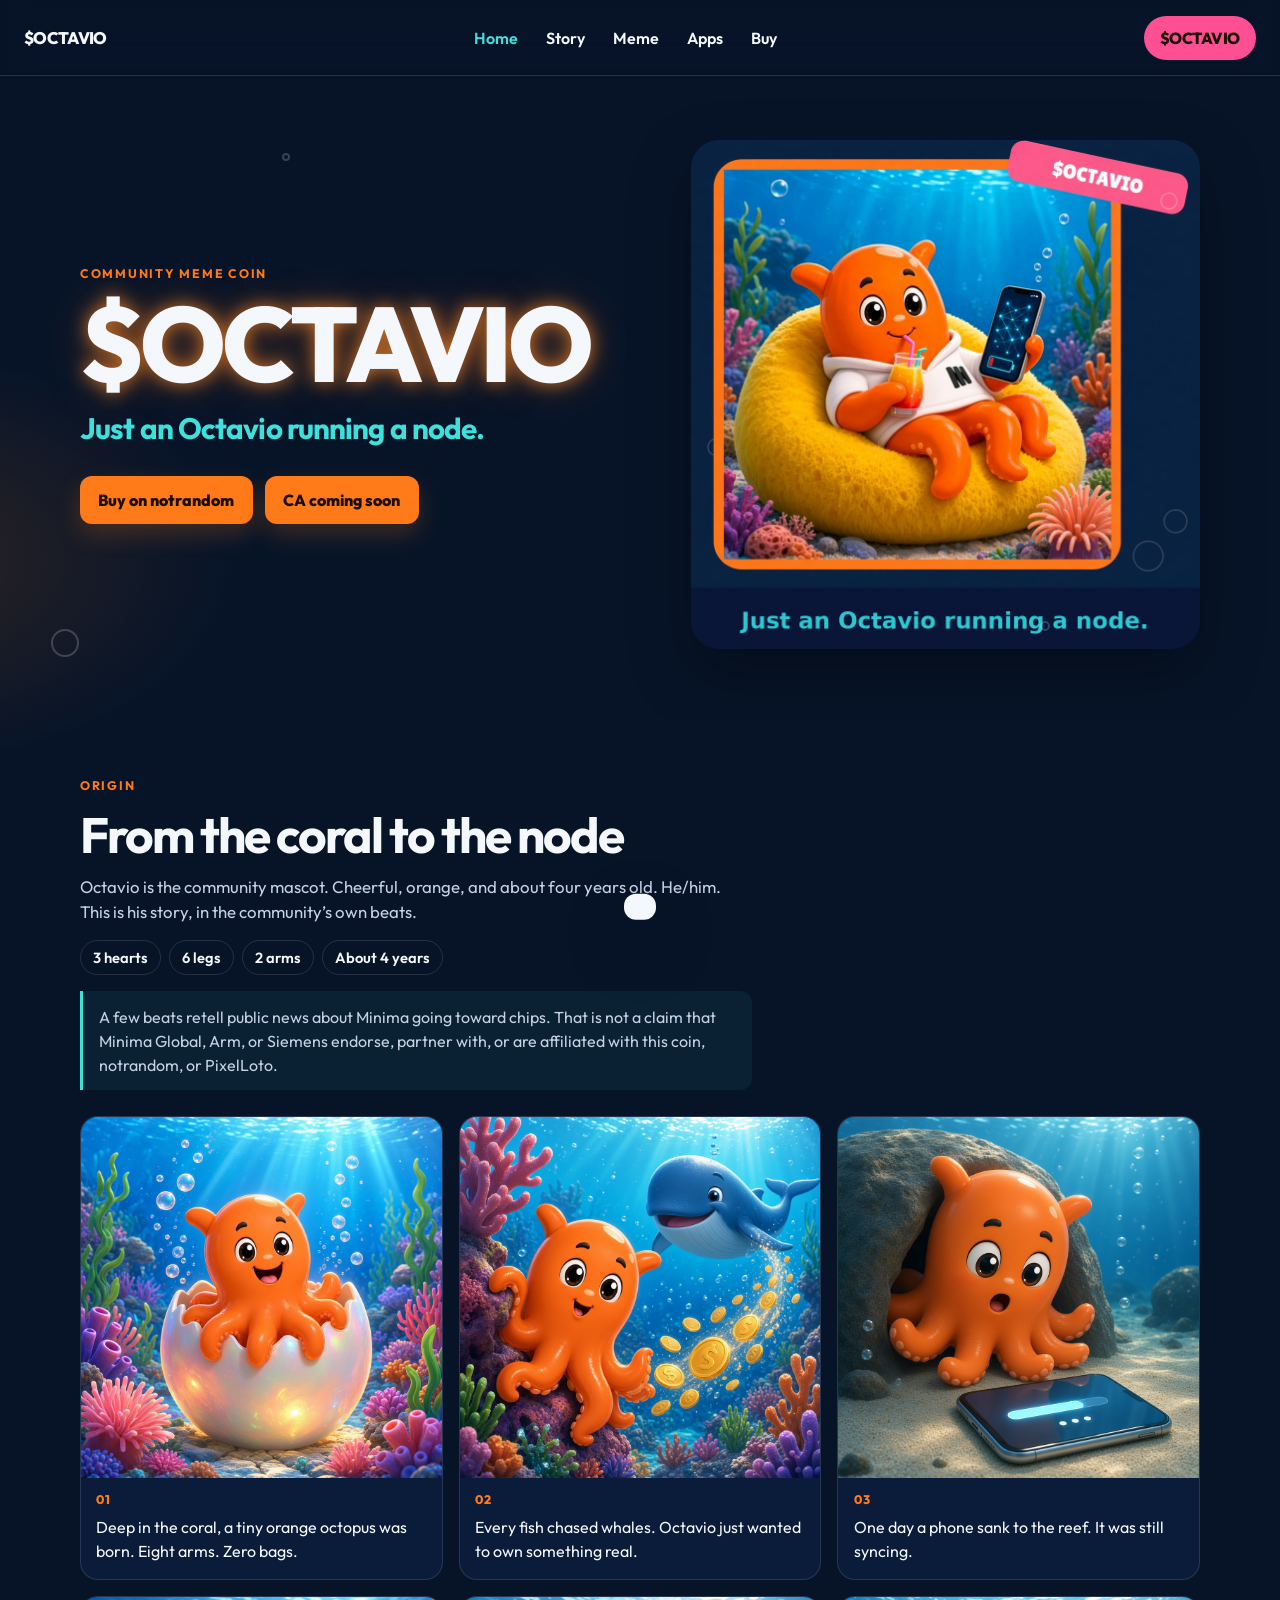
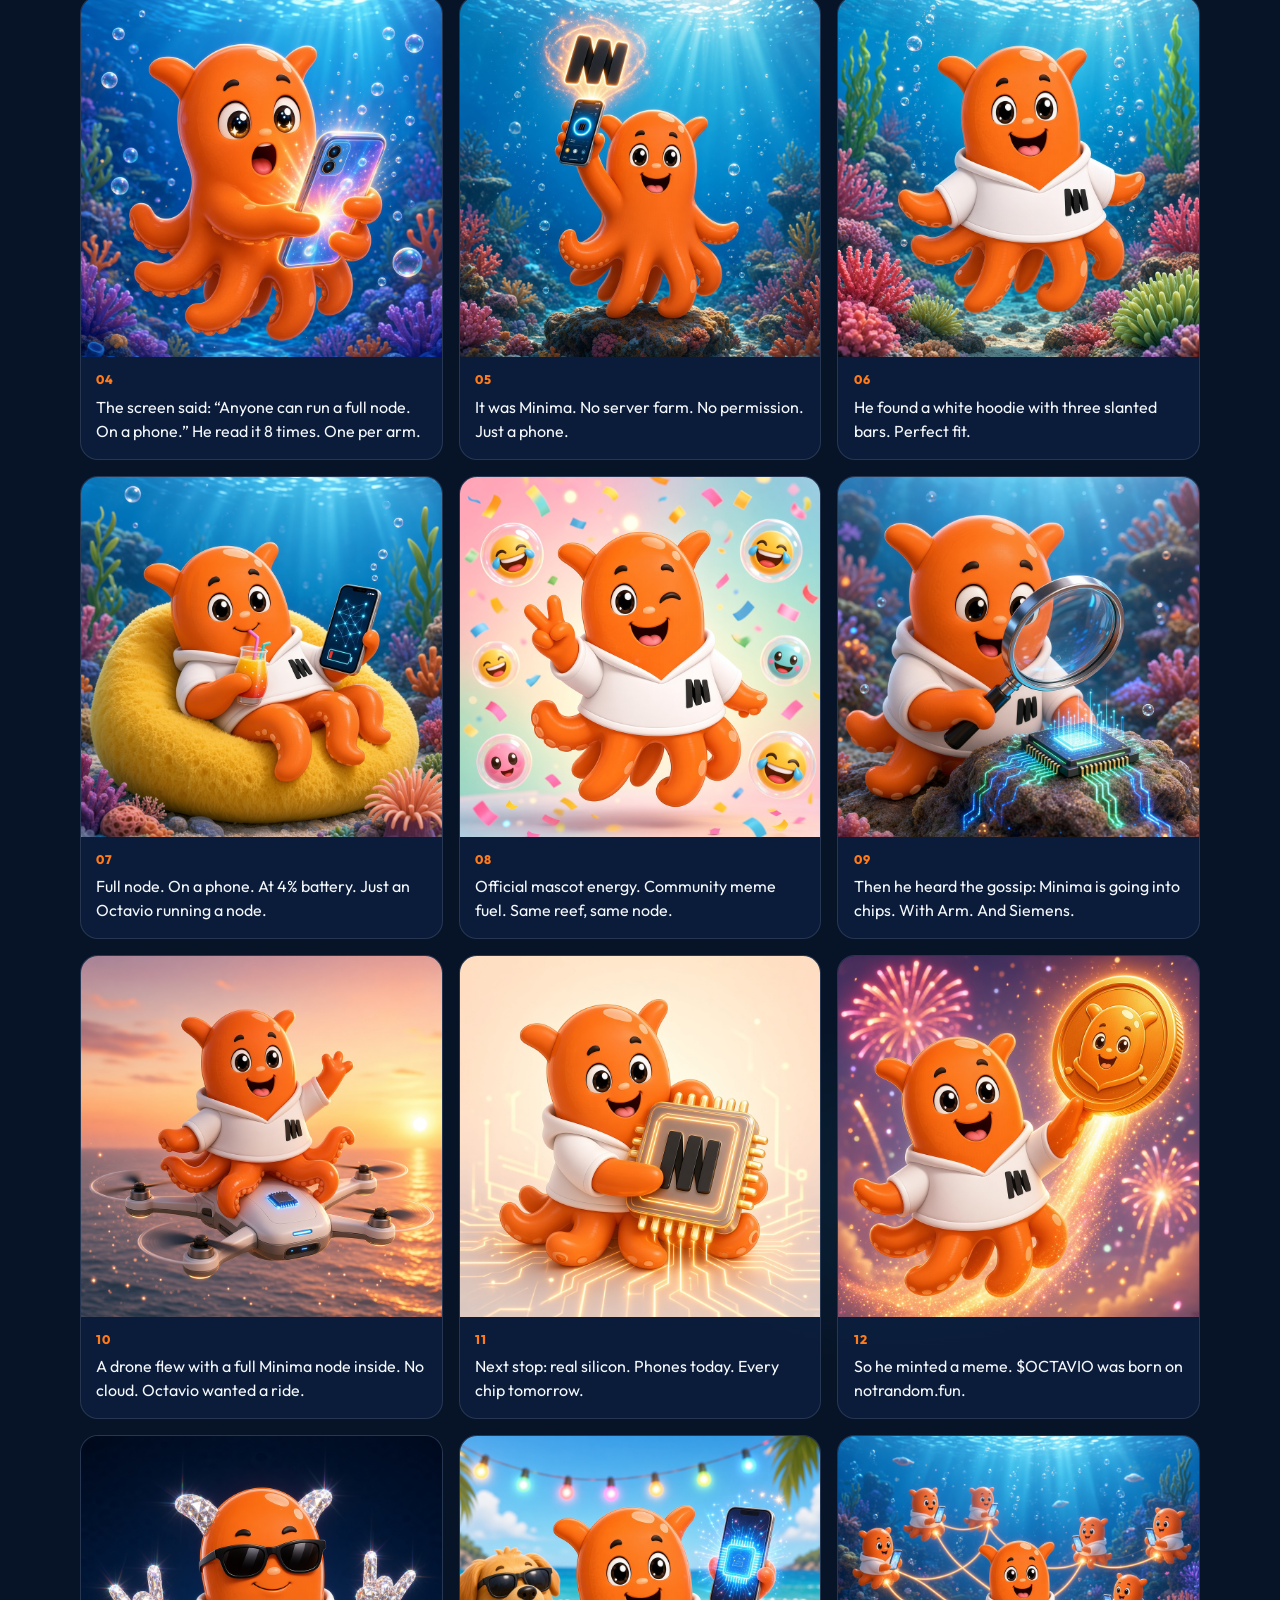
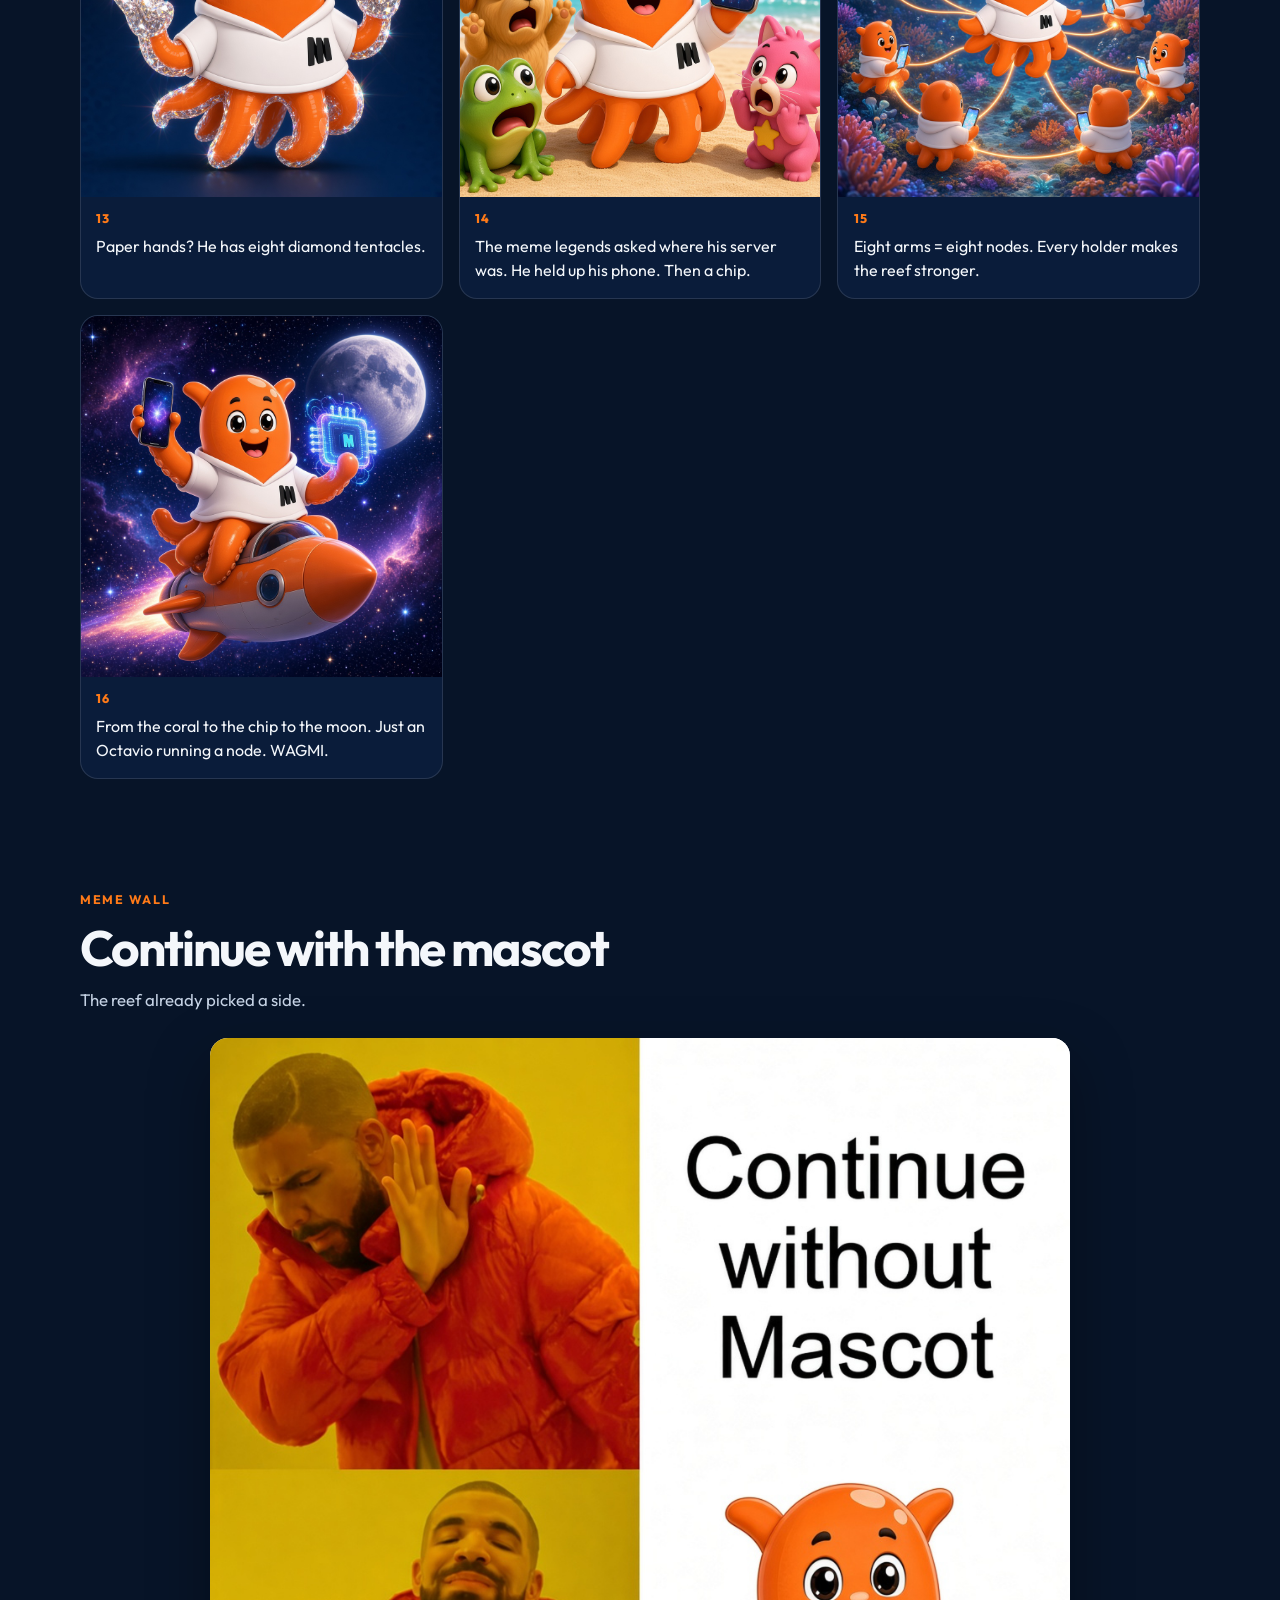
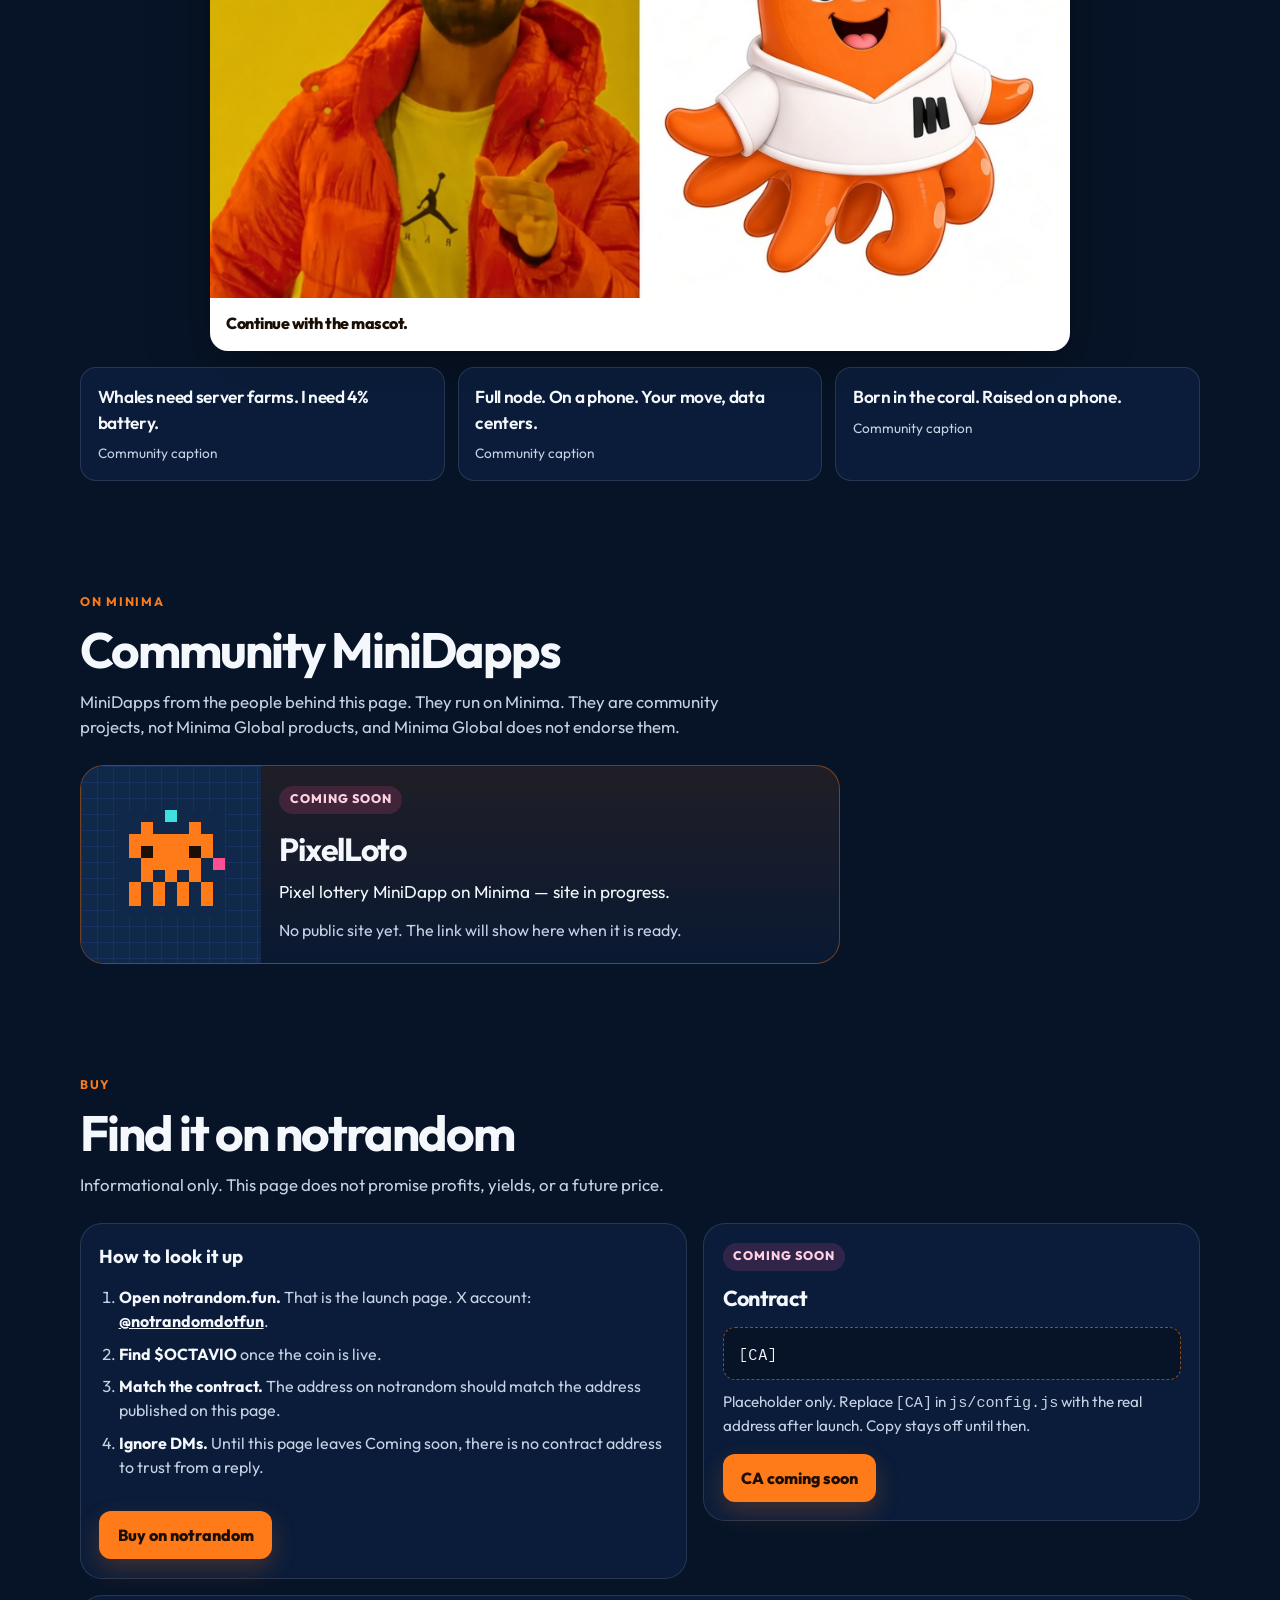
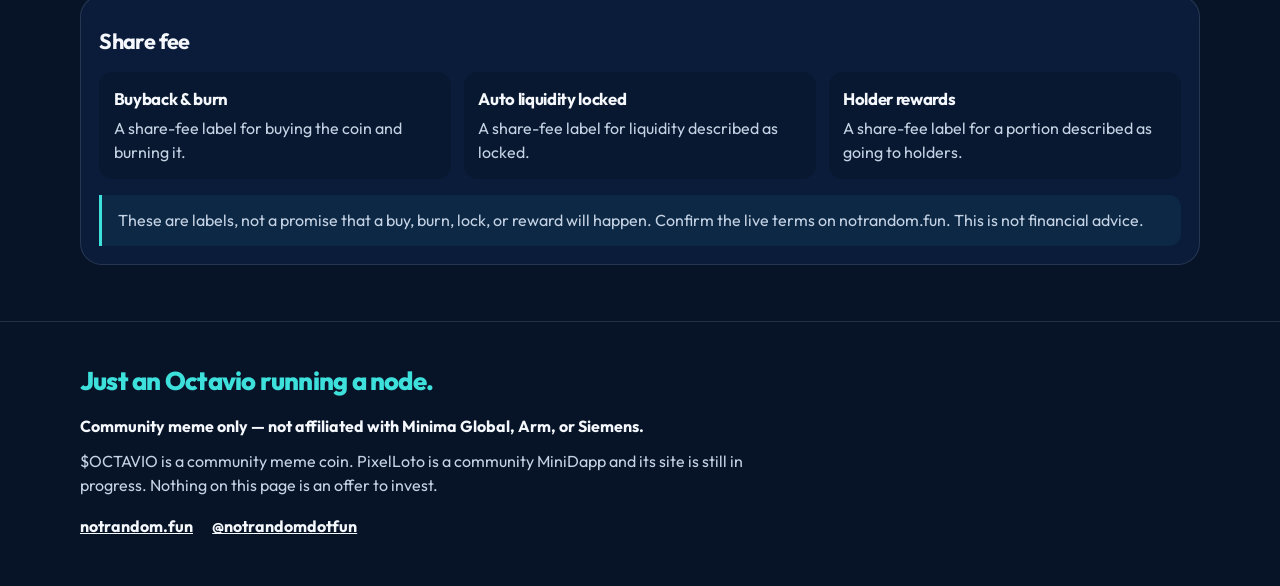
==== index.html @ 0c37d9dc "Add the $OCTAVIO community landing page Publish a static GitHub Pages site with the origin story, me" ====
<!DOCTYPE html>
<html lang="en">
<head>
  <meta charset="utf-8">
  <meta name="viewport" content="width=device-width, initial-scale=1">
  <title>$OCTAVIO — Just an Octavio running a node.</title>
  <meta name="description" content="Community meme coin. Just an Octavio running a node. Launch on notrandom.fun. Not affiliated with Minima Global, Arm, or Siemens.">
  <meta name="theme-color" content="#071428">
  <link rel="icon" href="favicon.svg" type="image/svg+xml">
  <meta property="og:title" content="$OCTAVIO — Just an Octavio running a node.">
  <meta property="og:description" content="Community meme only. Not affiliated with Minima Global, Arm, or Siemens.">
  <meta property="og:type" content="website">
  <meta property="og:image" content="https://dzonisdmt.github.io/octavio-meme/x/octavio-x-banner-1500x500.jpg">
  <meta name="twitter:card" content="summary_large_image">
  <link rel="preconnect" href="https://fonts.googleapis.com">
  <link rel="preconnect" href="https://fonts.gstatic.com" crossorigin>
  <link href="https://fonts.googleapis.com/css2?family=IBM+Plex+Mono:wght@500&family=Outfit:wght@400;600;700;800&display=swap" rel="stylesheet">
  <link rel="stylesheet" href="css/styles.css">
</head>
<body>
  <a class="skip" href="#home">Skip to content</a>
  <header class="site-header">
    <a class="wordmark" href="#home">$OCTAVIO</a>
    <button class="nav-toggle" type="button" aria-expanded="false" aria-controls="site-nav" data-nav-toggle>Menu</button>
    <nav id="site-nav" class="nav-links" data-nav aria-label="Page">
      <a href="#home">Home</a>
      <a href="#story">Story</a>
      <a href="#meme">Meme</a>
      <a href="#apps">Apps</a>
      <a href="#buy">Buy</a>
    </nav>
    <a class="brand-pill" href="#buy">$OCTAVIO</a>
  </header>

  <main>
    <section class="hero" id="home" aria-labelledby="home-title">
      <div class="bubble bubble-a" aria-hidden="true"></div>
      <div class="bubble bubble-b" aria-hidden="true"></div>
      <div class="bubble bubble-c" aria-hidden="true"></div>
      <div class="bubble bubble-d" aria-hidden="true"></div>
      <div class="wrap hero-grid">
        <div>
          <p class="kicker">Community meme coin</p>
          <h1 id="home-title">$OCTAVIO</h1>
          <p class="tagline">Just an Octavio running a node.</p>
          <div class="hero-actions">
            <a class="btn" href="https://notrandom.fun" target="_blank" rel="noopener noreferrer">Buy on notrandom<span class="sr-only"> (opens in a new tab)</span></a>
            <button class="btn" type="button" data-copy-ca>CA coming soon</button>
          </div>
        </div>
        <div class="hero-frame">
          <img src="x/octavio-first-post.jpg" width="1024" height="1024" alt="Octavio, an orange octopus in a white hoodie, lounges on a yellow sponge underwater with a drink and a phone showing a node network. A pink badge reads $OCTAVIO." fetchpriority="high">
        </div>
      </div>
    </section>

    <section class="section" id="story" aria-labelledby="story-title">
      <div class="wrap">
        <header class="section-head">
          <p class="kicker">Origin</p>
          <h2 id="story-title">From the coral to the node</h2>
          <p class="lede">Octavio is the community mascot. Cheerful, orange, and about four years old. He/him. This is his story, in the community’s own beats.</p>
          <ul class="chips">
            <li>3 hearts</li>
            <li>6 legs</li>
            <li>2 arms</li>
            <li>About 4 years</li>
          </ul>
          <p class="note">A few beats retell public news about Minima going toward chips. That is not a claim that Minima Global, Arm, or Siemens endorse, partner with, or are affiliated with this coin, notrandom, or PixelLoto.</p>
        </header>
        <div class="beat-grid">
          <figure class="beat">
            <button class="beat-open" type="button" data-beat data-caption="Deep in the coral, a tiny orange octopus was born. Eight arms. Zero bags.">
              <img src="images/octavio-beat-01.jpg" width="1024" height="1024" alt="A baby orange octopus hatches from a glowing egg in a coral reef." loading="lazy">
            </button>
            <figcaption><span class="beat-no">01</span>Deep in the coral, a tiny orange octopus was born. Eight arms. Zero bags.</figcaption>
          </figure>
          <figure class="beat">
            <button class="beat-open" type="button" data-beat data-caption="Every fish chased whales. Octavio just wanted to own something real.">
              <img src="images/octavio-beat-02.jpg" width="1024" height="1024" alt="Octavio peeks from the coral as a whale swims past trailing gold coins." loading="lazy">
            </button>
            <figcaption><span class="beat-no">02</span>Every fish chased whales. Octavio just wanted to own something real.</figcaption>
          </figure>
          <figure class="beat">
            <button class="beat-open" type="button" data-beat data-caption="One day a phone sank to the reef. It was still syncing.">
              <img src="images/octavio-beat-03.jpg" width="1024" height="1024" alt="A smartphone glows on the sea floor with a sync bar while Octavio peeks, surprised." loading="lazy">
            </button>
            <figcaption><span class="beat-no">03</span>One day a phone sank to the reef. It was still syncing.</figcaption>
          </figure>
          <figure class="beat">
            <button class="beat-open" type="button" data-beat data-caption="The screen said: &quot;Anyone can run a full node. On a phone.&quot; He read it 8 times. One per arm.">
              <img src="images/octavio-beat-04.jpg" width="1024" height="1024" alt="Octavio holds a phone with his tentacles, eyes sparkling." loading="lazy">
            </button>
            <figcaption><span class="beat-no">04</span>The screen said: “Anyone can run a full node. On a phone.” He read it 8 times. One per arm.</figcaption>
          </figure>
          <figure class="beat">
            <button class="beat-open" type="button" data-beat data-caption="It was Minima. No server farm. No permission. Just a phone.">
              <img src="images/octavio-beat-05.jpg" width="1024" height="1024" alt="Octavio stands on a rock and raises a phone, with a glowing three-bar mark above him." loading="lazy">
            </button>
            <figcaption><span class="beat-no">05</span>It was Minima. No server farm. No permission. Just a phone.</figcaption>
          </figure>
          <figure class="beat">
            <button class="beat-open" type="button" data-beat data-caption="He found a white hoodie with three slanted bars. Perfect fit.">
              <img src="images/octavio-beat-06.jpg" width="1024" height="1024" alt="Octavio pulls on a white hoodie with three slanted bars and smiles." loading="lazy">
            </button>
            <figcaption><span class="beat-no">06</span>He found a white hoodie with three slanted bars. Perfect fit.</figcaption>
          </figure>
          <figure class="beat">
            <button class="beat-open" type="button" data-beat data-caption="Full node. On a phone. At 4% battery. Just an Octavio running a node.">
              <img src="images/octavio-beat-07.jpg" width="1024" height="1024" alt="Octavio lounges on a yellow sea sponge with a drink and a phone showing a node screen." loading="lazy">
            </button>
            <figcaption><span class="beat-no">07</span>Full node. On a phone. At 4% battery. Just an Octavio running a node.</figcaption>
          </figure>
          <figure class="beat">
            <button class="beat-open" type="button" data-beat data-caption="Official mascot energy. Community meme fuel. Same reef, same node.">
              <img src="images/octavio-beat-08.jpg" width="1024" height="1024" alt="Octavio winks and holds up a peace-sign tentacle among confetti bubbles." loading="lazy">
            </button>
            <figcaption><span class="beat-no">08</span>Official mascot energy. Community meme fuel. Same reef, same node.</figcaption>
          </figure>
          <figure class="beat">
            <button class="beat-open" type="button" data-beat data-caption="Then he heard the gossip: Minima is going into chips. With Arm. And Siemens.">
              <img src="images/octavio-beat-09.jpg" width="1024" height="1024" alt="Octavio stares through a magnifying glass at a glowing microchip." loading="lazy">
            </button>
            <figcaption><span class="beat-no">09</span>Then he heard the gossip: Minima is going into chips. With Arm. And Siemens.</figcaption>
          </figure>
          <figure class="beat">
            <button class="beat-open" type="button" data-beat data-caption="A drone flew with a full Minima node inside. No cloud. Octavio wanted a ride.">
              <img src="images/octavio-beat-10.jpg" width="1024" height="1024" alt="Octavio rides a small drone over the ocean, tentacles waving." loading="lazy">
            </button>
            <figcaption><span class="beat-no">10</span>A drone flew with a full Minima node inside. No cloud. Octavio wanted a ride.</figcaption>
          </figure>
          <figure class="beat">
            <button class="beat-open" type="button" data-beat data-caption="Next stop: real silicon. Phones today. Every chip tomorrow.">
              <img src="images/octavio-beat-11.jpg" width="1024" height="1024" alt="Octavio hugs a giant glowing microchip marked with three bars." loading="lazy">
            </button>
            <figcaption><span class="beat-no">11</span>Next stop: real silicon. Phones today. Every chip tomorrow.</figcaption>
          </figure>
          <figure class="beat">
            <button class="beat-open" type="button" data-beat data-caption="So he minted a meme. $OCTAVIO was born on notrandom.fun.">
              <img src="images/octavio-beat-12.jpg" width="1024" height="1024" alt="Octavio launches a shiny orange coin with his face and a sparkle trail." loading="lazy">
            </button>
            <figcaption><span class="beat-no">12</span>So he minted a meme. $OCTAVIO was born on notrandom.fun.</figcaption>
          </figure>
          <figure class="beat">
            <button class="beat-open" type="button" data-beat data-caption="Paper hands? He has eight diamond tentacles.">
              <img src="images/octavio-beat-13.jpg" width="1024" height="1024" alt="Octavio wears tiny sunglasses and shows sparkling diamond-coated tentacles." loading="lazy">
            </button>
            <figcaption><span class="beat-no">13</span>Paper hands? He has eight diamond tentacles.</figcaption>
          </figure>
          <figure class="beat">
            <button class="beat-open" type="button" data-beat data-caption="The meme legends asked where his server was. He held up his phone. Then a chip.">
              <img src="images/octavio-beat-14.jpg" width="1024" height="1024" alt="At a beach party with other cartoon mascots, Octavio holds up a phone and a chip." loading="lazy">
            </button>
            <figcaption><span class="beat-no">14</span>The meme legends asked where his server was. He held up his phone. Then a chip.</figcaption>
          </figure>
          <figure class="beat">
            <button class="beat-open" type="button" data-beat data-caption="Eight arms = eight nodes. Every holder makes the reef stronger.">
              <img src="images/octavio-beat-15.jpg" width="1024" height="1024" alt="Many little Octavios hold phones linked by glowing network lines." loading="lazy">
            </button>
            <figcaption><span class="beat-no">15</span>Eight arms = eight nodes. Every holder makes the reef stronger.</figcaption>
          </figure>
          <figure class="beat">
            <button class="beat-open" type="button" data-beat data-caption="From the coral to the chip to the moon. Just an Octavio running a node. WAGMI.">
              <img src="images/octavio-beat-16.jpg" width="1024" height="1024" alt="Octavio rides a rocket toward the moon with a phone and a chip." loading="lazy">
            </button>
            <figcaption><span class="beat-no">16</span>From the coral to the chip to the moon. Just an Octavio running a node. WAGMI.</figcaption>
          </figure>
        </div>
      </div>
    </section>

    <section class="section" id="meme" aria-labelledby="meme-title">
      <div class="wrap">
        <header class="section-head">
          <p class="kicker">Meme wall</p>
          <h2 id="meme-title">Continue with the mascot</h2>
          <p class="lede">The reef already picked a side.</p>
        </header>
        <figure class="meme-feature">
          <img src="x/octavio-drake-meme-2048.jpg" width="2048" height="2048" alt="Two-panel meme. On the left, Drake turns away from the words Continue without Mascot. Below, he points at Octavio, the orange octopus in a white hoodie." loading="lazy">
          <figcaption>Continue with the mascot.</figcaption>
        </figure>
        <div class="quotes">
          <blockquote>
            <p>Whales need server farms. I need 4% battery.</p>
            <footer>Community caption</footer>
          </blockquote>
          <blockquote>
            <p>Full node. On a phone. Your move, data centers.</p>
            <footer>Community caption</footer>
          </blockquote>
          <blockquote>
            <p>Born in the coral. Raised on a phone.</p>
            <footer>Community caption</footer>
          </blockquote>
        </div>
      </div>
    </section>

    <section class="section" id="apps" aria-labelledby="apps-title">
      <div class="wrap">
        <header class="section-head">
          <p class="kicker">On Minima</p>
          <h2 id="apps-title">Community MiniDapps</h2>
          <p class="lede">MiniDapps from the people behind this page. They run on Minima. They are community projects, not Minima Global products, and Minima Global does not endorse them.</p>
        </header>
        <!--
          PIXELLOTO_URL
          The card stays "Coming soon" with no link until a real URL exists.
          Drop that URL in js/config.js as pixellotoUrl (http or https only).
          Do not put a guessed, placeholder, or example href here.
        -->
        <article class="dapp-card" id="pixelloto" data-dapp="pixelloto">
          <div class="dapp-mark" aria-hidden="true">
            <svg class="pixel-svg" viewBox="0 0 9 9" aria-hidden="true">
              <rect width="9" height="9" fill="#10284a"/>
              <g fill="#ff7a18">
                <rect x="2" y="1" width="1" height="1"/>
                <rect x="6" y="1" width="1" height="1"/>
                <rect x="1" y="2" width="7" height="1"/>
                <rect x="1" y="3" width="7" height="1"/>
                <rect x="2" y="4" width="5" height="1"/>
                <rect x="2" y="5" width="1" height="1"/>
                <rect x="4" y="5" width="1" height="1"/>
                <rect x="6" y="5" width="1" height="1"/>
                <rect x="1" y="6" width="1" height="2"/>
                <rect x="3" y="6" width="1" height="2"/>
                <rect x="5" y="6" width="1" height="2"/>
                <rect x="7" y="6" width="1" height="2"/>
              </g>
              <g fill="#1b0e04">
                <rect x="2" y="3" width="1" height="1"/>
                <rect x="6" y="3" width="1" height="1"/>
              </g>
              <rect x="4" y="0" width="1" height="1" fill="#3ee0dc"/>
              <rect x="8" y="4" width="1" height="1" fill="#ff4f93"/>
            </svg>
          </div>
          <div class="dapp-body">
            <p class="dapp-status" data-dapp-status>Coming soon</p>
            <h3>PixelLoto</h3>
            <p class="dapp-line">Pixel lottery MiniDapp on Minima — site in progress.</p>
            <p class="dapp-note" data-dapp-note>No public site yet. The link will show here when it is ready.</p>
          </div>
        </article>
      </div>
    </section>

    <section class="section" id="buy" aria-labelledby="buy-title">
      <div class="wrap">
        <header class="section-head">
          <p class="kicker">Buy</p>
          <h2 id="buy-title">Find it on notrandom</h2>
          <p class="lede">Informational only. This page does not promise profits, yields, or a future price.</p>
        </header>
        <div class="buy-grid">
          <article class="panel">
            <h3>How to look it up</h3>
            <ol class="steps">
              <li><strong>Open notrandom.fun.</strong> That is the launch page. X account: <a class="plain-link" href="https://x.com/notrandomdotfun" target="_blank" rel="noopener noreferrer">@notrandomdotfun<span class="sr-only"> (opens in a new tab)</span></a>.</li>
              <li><strong>Find $OCTAVIO</strong> once the coin is live.</li>
              <li><strong>Match the contract.</strong> The address on notrandom should match the address published on this page.</li>
              <li><strong>Ignore DMs.</strong> Until this page leaves Coming soon, there is no contract address to trust from a reply.</li>
            </ol>
            <p class="panel-cta"><a class="btn" href="https://notrandom.fun" target="_blank" rel="noopener noreferrer">Buy on notrandom<span class="sr-only"> (opens in a new tab)</span></a></p>
          </article>
          <article class="panel">
            <p class="ca-status" data-ca-status>Coming soon</p>
            <h3 class="panel-title">Contract</h3>
            <p class="ca-value" data-ca-value>[CA]</p>
            <p class="ca-help" data-ca-help>Placeholder only. Replace <code>[CA]</code> in <code>js/config.js</code> with the real address after launch. Copy stays off until then.</p>
            <button class="btn" type="button" data-copy-ca>CA coming soon</button>
          </article>
        </div>
        <div class="fee-block panel">
          <h3>Share fee</h3>
          <div class="fee-grid">
            <article>
              <h3>Buyback &amp; burn</h3>
              <p>A share-fee label for buying the coin and burning it.</p>
            </article>
            <article>
              <h3>Auto liquidity locked</h3>
              <p>A share-fee label for liquidity described as locked.</p>
            </article>
            <article>
              <h3>Holder rewards</h3>
              <p>A share-fee label for a portion described as going to holders.</p>
            </article>
          </div>
          <p class="note">These are labels, not a promise that a buy, burn, lock, or reward will happen. Confirm the live terms on notrandom.fun. This is not financial advice.</p>
        </div>
      </div>
    </section>
  </main>

  <footer class="site-footer">
    <div class="wrap">
      <p class="footer-tag">Just an Octavio running a node.</p>
      <p class="disclaimer">Community meme only — not affiliated with Minima Global, Arm, or Siemens.</p>
      <p class="fine">$OCTAVIO is a community meme coin. PixelLoto is a community MiniDapp and its site is still in progress. Nothing on this page is an offer to invest.</p>
      <div class="footer-links">
        <a href="https://notrandom.fun" target="_blank" rel="noopener noreferrer">notrandom.fun<span class="sr-only"> (opens in a new tab)</span></a>
        <a href="https://x.com/notrandomdotfun" target="_blank" rel="noopener noreferrer">@notrandomdotfun<span class="sr-only"> (opens in a new tab)</span></a>
      </div>
    </div>
  </footer>

  <p class="toast" data-toast role="status" aria-live="polite"></p>

  <dialog class="lightbox" data-lightbox aria-label="Story image">
    <div class="lightbox-card">
      <img alt="" data-lightbox-img>
      <div class="lightbox-bar">
        <p data-lightbox-cap></p>
        <form method="dialog">
          <button class="lightbox-close" type="submit">Close</button>
        </form>
      </div>
    </div>
  </dialog>

  <script src="js/config.js"></script>
  <script src="js/main.js"></script>
</body>
</html>
---- css/styles.css ----
:root {
  --bg: #071428;
  --bg-raise: #0d2142;
  --ink: #f4f7fb;
  --muted: #c5d2e4;
  --teal: #3ee0dc;
  --orange: #ff7a18;
  --orange-ink: #1b0e04;
  --pink: #ff4f93;
  --line: rgba(244, 247, 251, 0.12);
  --shadow: 0 24px 60px rgba(0, 0, 0, 0.35);
  --header: 76px;
  --wrap: 1120px;
  --radius: 22px;
  font-family: "Outfit", "Segoe UI", system-ui, sans-serif;
  color-scheme: dark;
}

*,
*::before,
*::after {
  box-sizing: border-box;
}

html {
  scroll-behavior: smooth;
}

body {
  margin: 0;
  min-height: 100vh;
  color: var(--ink);
  background:
    radial-gradient(900px 480px at 100% -10%, rgba(255, 79, 147, 0.18), transparent 55%),
    radial-gradient(720px 420px at -10% 8%, rgba(255, 122, 24, 0.16), transparent 50%),
    radial-gradient(680px 380px at 70% 40%, rgba(62, 224, 220, 0.06), transparent 45%),
    var(--bg);
  line-height: 1.5;
}

img {
  max-width: 100%;
  height: auto;
  display: block;
}

button,
a {
  font: inherit;
}

a {
  color: var(--teal);
}

h1,
h2,
h3,
p {
  margin: 0;
}

.sr-only {
  position: absolute;
  width: 1px;
  height: 1px;
  padding: 0;
  margin: -1px;
  overflow: hidden;
  clip: rect(0, 0, 0, 0);
  white-space: nowrap;
  border: 0;
}

.skip {
  position: absolute;
  left: 1rem;
  top: -3rem;
  z-index: 40;
  background: var(--teal);
  color: #042226;
  padding: 0.6rem 0.9rem;
  border-radius: 999px;
  font-weight: 700;
  text-decoration: none;
}

.skip:focus {
  top: 0.8rem;
}

:focus-visible {
  outline: 3px solid var(--teal);
  outline-offset: 3px;
}

.wrap {
  width: min(var(--wrap), calc(100% - 2rem));
  margin-inline: auto;
}

.site-header {
  position: sticky;
  top: 0;
  z-index: 20;
  display: flex;
  align-items: center;
  gap: 0.75rem;
  min-height: var(--header);
  padding: 0.75rem 1rem;
  background: rgba(7, 20, 40, 0.88);
  border-bottom: 1px solid var(--line);
  backdrop-filter: blur(16px);
}

.wordmark {
  color: var(--ink);
  text-decoration: none;
  font-weight: 800;
  letter-spacing: -0.04em;
  font-size: 1.05rem;
}

.nav-toggle {
  margin-left: auto;
  min-height: 44px;
  padding: 0.4rem 0.85rem;
  border-radius: 999px;
  border: 1px solid var(--line);
  background: transparent;
  color: var(--ink);
  font-weight: 700;
}

.nav-links {
  display: none;
  position: absolute;
  left: 0.75rem;
  right: 0.75rem;
  top: calc(100% + 0.4rem);
  flex-direction: column;
  gap: 0.25rem;
  padding: 0.6rem;
  background: #0b1c38;
  border: 1px solid var(--line);
  border-radius: 16px;
  box-shadow: var(--shadow);
}

.nav-links.is-open {
  display: flex;
}

.nav-links a {
  color: var(--ink);
  text-decoration: none;
  font-weight: 600;
  padding: 0.7rem 0.8rem;
  border-radius: 10px;
}

.nav-links a[aria-current="true"] {
  color: var(--teal);
}

.brand-pill {
  display: none;
  margin-left: auto;
  background: var(--pink);
  color: var(--orange-ink);
  text-decoration: none;
  font-weight: 800;
  letter-spacing: -0.03em;
  padding: 0.55rem 1rem;
  border-radius: 999px;
  min-height: 44px;
  align-items: center;
}

.hero {
  position: relative;
  padding: 2.5rem 0 3.5rem;
  overflow: hidden;
}

.hero-grid {
  display: grid;
  gap: 2rem;
  align-items: center;
}

.kicker {
  color: var(--orange);
  font-weight: 700;
  letter-spacing: 0.14em;
  text-transform: uppercase;
  font-size: 0.78rem;
  margin-bottom: 0.8rem;
}

.hero h1 {
  font-size: clamp(3.3rem, 12vw, 6.6rem);
  line-height: 0.88;
  letter-spacing: -0.045em;
  font-weight: 800;
  text-shadow:
    0 0 18px rgba(255, 140, 40, 0.75),
    0 0 42px rgba(255, 110, 20, 0.35);
}

.tagline {
  margin-top: 1rem;
  color: var(--teal);
  font-size: clamp(1.25rem, 2.6vw, 1.85rem);
  font-weight: 700;
  letter-spacing: -0.03em;
}

.hero-actions {
  display: flex;
  flex-wrap: wrap;
  gap: 0.75rem;
  margin-top: 1.6rem;
}

.btn {
  display: inline-flex;
  align-items: center;
  justify-content: center;
  min-height: 48px;
  padding: 0.75rem 1.15rem;
  border-radius: 12px;
  border: 0;
  background: var(--orange);
  color: var(--orange-ink);
  font-weight: 800;
  text-decoration: none;
  cursor: pointer;
  box-shadow: 0 10px 24px rgba(255, 122, 24, 0.22);
}

.hero-frame {
  border-radius: 28px;
  overflow: hidden;
  box-shadow: var(--shadow);
}

.hero-frame img {
  width: 100%;
  height: auto;
}

.bubble {
  position: absolute;
  border: 2px solid rgba(244, 247, 251, 0.2);
  border-radius: 50%;
  pointer-events: none;
}

.bubble-a { width: 18px; height: 18px; right: 8%; top: 18%; }
.bubble-b { width: 10px; height: 10px; right: 18%; bottom: 14%; }
.bubble-c { width: 28px; height: 28px; left: 4%; bottom: 10%; }
.bubble-d { width: 8px; height: 8px; left: 22%; top: 12%; }

.section {
  padding: 3.5rem 0;
  scroll-margin-top: calc(var(--header) + 12px);
}

.section-head {
  max-width: 42rem;
  margin-bottom: 1.6rem;
}

.section h2 {
  font-size: clamp(2rem, 4vw, 3.1rem);
  letter-spacing: -0.04em;
  line-height: 1.05;
}

.lede {
  margin-top: 0.8rem;
  color: var(--muted);
  font-size: 1.05rem;
}

.chips {
  display: flex;
  flex-wrap: wrap;
  gap: 0.5rem;
  margin-top: 1rem;
  padding: 0;
  list-style: none;
}

.chips li {
  border: 1px solid var(--line);
  border-radius: 999px;
  padding: 0.35rem 0.75rem;
  color: var(--ink);
  font-weight: 600;
  font-size: 0.92rem;
}

.note {
  margin-top: 1rem;
  padding: 0.85rem 1rem;
  border-left: 3px solid var(--teal);
  color: var(--muted);
  background: rgba(62, 224, 220, 0.06);
  border-radius: 0 12px 12px 0;
}

.beat-grid {
  display: grid;
  gap: 1rem;
}

.beat {
  margin: 0;
  background: rgba(13, 33, 66, 0.72);
  border: 1px solid var(--line);
  border-radius: 18px;
  overflow: hidden;
}

.beat-open {
  display: block;
  width: 100%;
  padding: 0;
  border: 0;
  background: transparent;
  cursor: zoom-in;
}

.beat-open img {
  width: 100%;
  aspect-ratio: 1;
  object-fit: cover;
}

.beat figcaption {
  padding: 0.85rem 0.95rem 1rem;
}

.beat-no {
  display: block;
  color: var(--orange);
  font-weight: 800;
  font-size: 0.78rem;
  letter-spacing: 0.08em;
  margin-bottom: 0.3rem;
}

.meme-feature {
  margin: 0 auto;
  max-width: 860px;
  background: #fff;
  border-radius: 18px;
  overflow: hidden;
  box-shadow: var(--shadow);
}

.meme-feature img {
  width: 100%;
  height: auto;
}

.meme-feature figcaption {
  padding: 0.85rem 1rem 1rem;
  color: #1b0e04;
  font-weight: 800;
  letter-spacing: -0.03em;
}

.quotes {
  display: grid;
  gap: 0.8rem;
  margin-top: 1rem;
}

.quotes blockquote {
  margin: 0;
  padding: 1rem 1.05rem;
  border-radius: 16px;
  background: rgba(13, 33, 66, 0.72);
  border: 1px solid var(--line);
}

.quotes p {
  font-size: 1.08rem;
  font-weight: 600;
  letter-spacing: -0.02em;
}

.quotes footer {
  margin-top: 0.45rem;
  color: var(--muted);
  font-size: 0.85rem;
}

.dapp-card {
  display: grid;
  background:
    linear-gradient(180deg, rgba(255, 122, 24, 0.1), rgba(13, 33, 66, 0.4));
  border: 1px solid rgba(255, 122, 24, 0.4);
  border-radius: 24px;
  overflow: hidden;
}

.dapp-mark {
  min-height: 140px;
  display: grid;
  place-items: center;
  background:
    linear-gradient(#17325f 1px, transparent 1px),
    linear-gradient(90deg, #17325f 1px, transparent 1px),
    #10284a;
  background-size: 16px 16px;
}

.pixel-svg {
  width: 108px;
  height: 108px;
  shape-rendering: crispEdges;
}

.dapp-body {
  padding: 1.2rem 1.15rem 1.3rem;
}

.dapp-status,
.ca-status {
  display: inline-flex;
  align-items: center;
  min-height: 28px;
  padding: 0.1rem 0.65rem;
  border-radius: 999px;
  background: rgba(255, 79, 147, 0.16);
  color: #ffd0e2;
  font-size: 0.78rem;
  font-weight: 800;
  letter-spacing: 0.08em;
  text-transform: uppercase;
}

.dapp-status.is-live,
.ca-status.is-live {
  background: rgba(62, 224, 220, 0.16);
  color: var(--teal);
}

.dapp-body h3 {
  margin-top: 0.7rem;
  font-size: 2rem;
  letter-spacing: -0.04em;
}

.dapp-line {
  margin-top: 0.4rem;
  font-size: 1.08rem;
}

.dapp-note {
  margin-top: 0.8rem;
  color: var(--muted);
}

.text-link {
  font-weight: 800;
}

.buy-grid {
  display: grid;
  gap: 1rem;
}

.panel {
  background: rgba(13, 33, 66, 0.72);
  border: 1px solid var(--line);
  border-radius: var(--radius);
  padding: 1.15rem;
}

.steps {
  margin: 0.9rem 0 0;
  padding-left: 1.2rem;
  color: var(--muted);
}

.steps li + li {
  margin-top: 0.55rem;
}

.steps strong {
  color: var(--ink);
}

.ca-value {
  margin-top: 0.8rem;
  padding: 0.85rem 0.9rem;
  border-radius: 12px;
  background: #071428;
  border: 1px dashed rgba(255, 122, 24, 0.55);
  font-family: "IBM Plex Mono", ui-monospace, monospace;
  font-size: 1rem;
  word-break: break-all;
}

.ca-help {
  margin-top: 0.7rem;
  color: var(--muted);
  font-size: 0.95rem;
}

.panel-title,
.fee-block > h3 {
  margin-top: 0.7rem;
  font-size: 1.35rem;
  letter-spacing: -0.03em;
}

.panel-cta {
  margin-top: 1rem;
}

.fee-block {
  margin-top: 1rem;
}

.panel .btn {
  margin-top: 1rem;
}

.fee-grid {
  display: grid;
  gap: 0.8rem;
  margin-top: 0.9rem;
}

.fee-grid article {
  padding: 0.9rem;
  border-radius: 14px;
  background: rgba(7, 20, 40, 0.55);
}

.fee-grid h3 {
  font-size: 1.05rem;
  letter-spacing: -0.02em;
}

.fee-grid p {
  margin-top: 0.3rem;
  color: var(--muted);
}

.plain-link {
  color: var(--ink);
  font-weight: 700;
}

.site-footer {
  padding: 2.5rem 0 3rem;
  border-top: 1px solid var(--line);
}

.footer-tag {
  color: var(--teal);
  font-weight: 800;
  font-size: clamp(1.2rem, 2vw, 1.6rem);
  letter-spacing: -0.03em;
}

.disclaimer {
  margin-top: 0.8rem;
  max-width: 40rem;
  font-weight: 700;
}

.fine {
  margin-top: 0.7rem;
  max-width: 42rem;
  color: var(--muted);
}

.footer-links {
  display: flex;
  flex-wrap: wrap;
  gap: 0.8rem 1.2rem;
  margin-top: 1.1rem;
}

.footer-links a {
  color: var(--ink);
  font-weight: 700;
}

.toast {
  position: fixed;
  left: 50%;
  bottom: 1rem;
  transform: translateX(-50%) translateY(140%);
  z-index: 50;
  max-width: min(28rem, calc(100% - 2rem));
  padding: 0.8rem 1rem;
  border-radius: 12px;
  background: #f4f7fb;
  color: #071428;
  font-weight: 700;
  box-shadow: var(--shadow);
  transition: transform 180ms ease;
}

.toast.is-on {
  transform: translateX(-50%) translateY(0);
}

.lightbox {
  width: 100vw;
  height: 100vh;
  max-width: 100vw;
  max-height: 100vh;
  margin: 0;
  padding: 1rem;
  border: 0;
  background: transparent;
}

.lightbox[open] {
  display: grid;
  place-items: center;
}

.lightbox::backdrop {
  background: rgba(4, 10, 22, 0.86);
}

.lightbox-card {
  width: min(920px, 100%);
}

.lightbox img {
  width: 100%;
  max-height: 78vh;
  object-fit: contain;
  background: #071428;
  border-radius: 18px;
  border: 3px solid var(--orange);
}

.lightbox-bar {
  display: flex;
  justify-content: space-between;
  gap: 1rem;
  align-items: flex-start;
  margin-top: 0.7rem;
  color: var(--ink);
}

.lightbox-close {
  min-height: 44px;
  padding: 0.4rem 0.8rem;
  border-radius: 999px;
  border: 0;
  background: var(--orange);
  color: var(--orange-ink);
  font-weight: 800;
  cursor: pointer;
}

@media (min-width: 720px) {
  .beat-grid {
    grid-template-columns: 1fr 1fr;
  }

  .quotes {
    grid-template-columns: 1fr 1fr 1fr;
  }

  .dapp-card {
    grid-template-columns: 180px 1fr;
    max-width: 760px;
  }

  .buy-grid {
    grid-template-columns: 1.1fr 0.9fr;
    align-items: start;
  }

  .fee-grid {
    grid-template-columns: 1fr 1fr 1fr;
  }
}

@media (min-width: 880px) {
  .site-header {
    display: grid;
    grid-template-columns: auto 1fr auto;
    padding-inline: 1.5rem;
  }

  .nav-toggle {
    display: none;
  }

  .nav-links {
    display: flex;
    position: static;
    flex-direction: row;
    justify-content: center;
    gap: 0.35rem;
    padding: 0;
    background: transparent;
    border: 0;
    box-shadow: none;
  }

  .nav-links a {
    padding: 0.45rem 0.7rem;
  }

  .brand-pill {
    display: inline-flex;
    margin-left: 0;
  }

  .hero {
    padding: 4rem 0 4.5rem;
  }

  .hero-grid {
    grid-template-columns: 1.05fr 0.95fr;
    gap: 3rem;
  }
}

@media (min-width: 1100px) {
  .beat-grid {
    grid-template-columns: 1fr 1fr 1fr;
  }
}

@media (prefers-reduced-motion: reduce) {
  html {
    scroll-behavior: auto;
  }

  .toast {
    transition: none;
  }
}
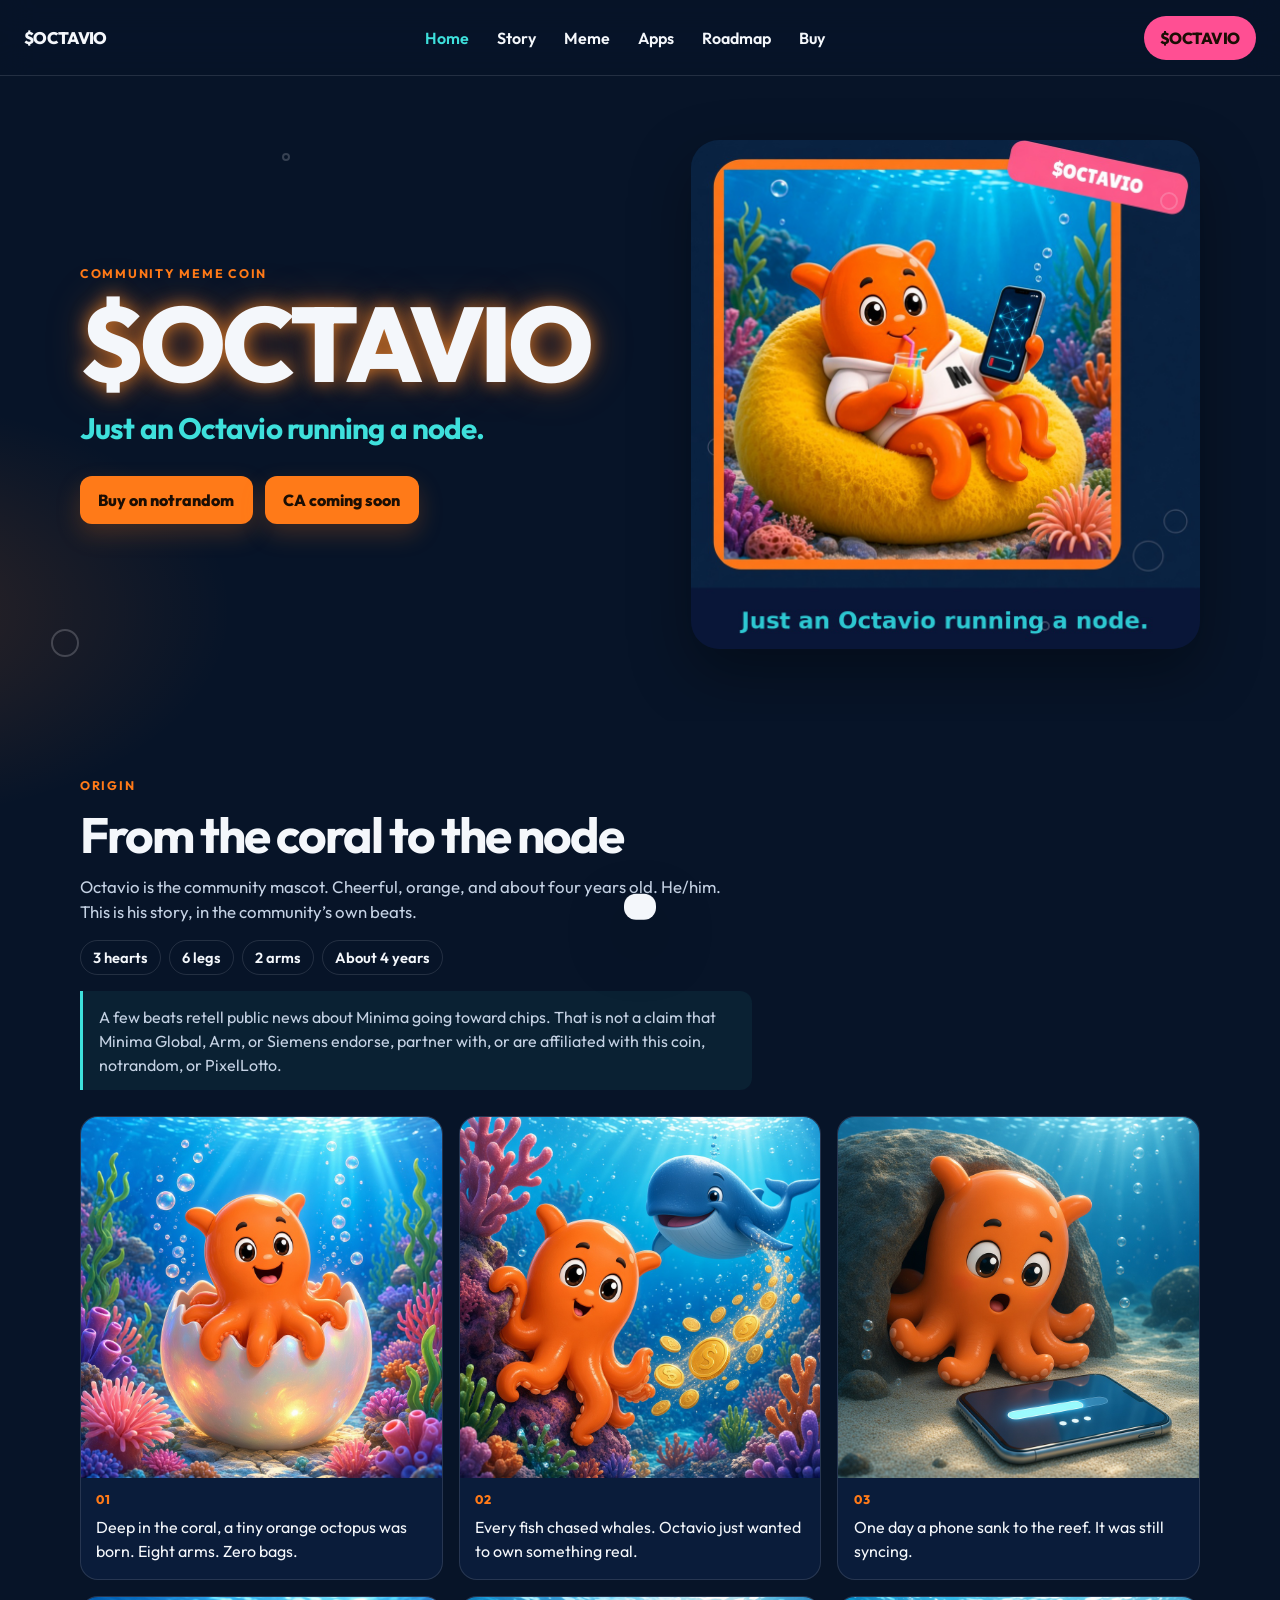
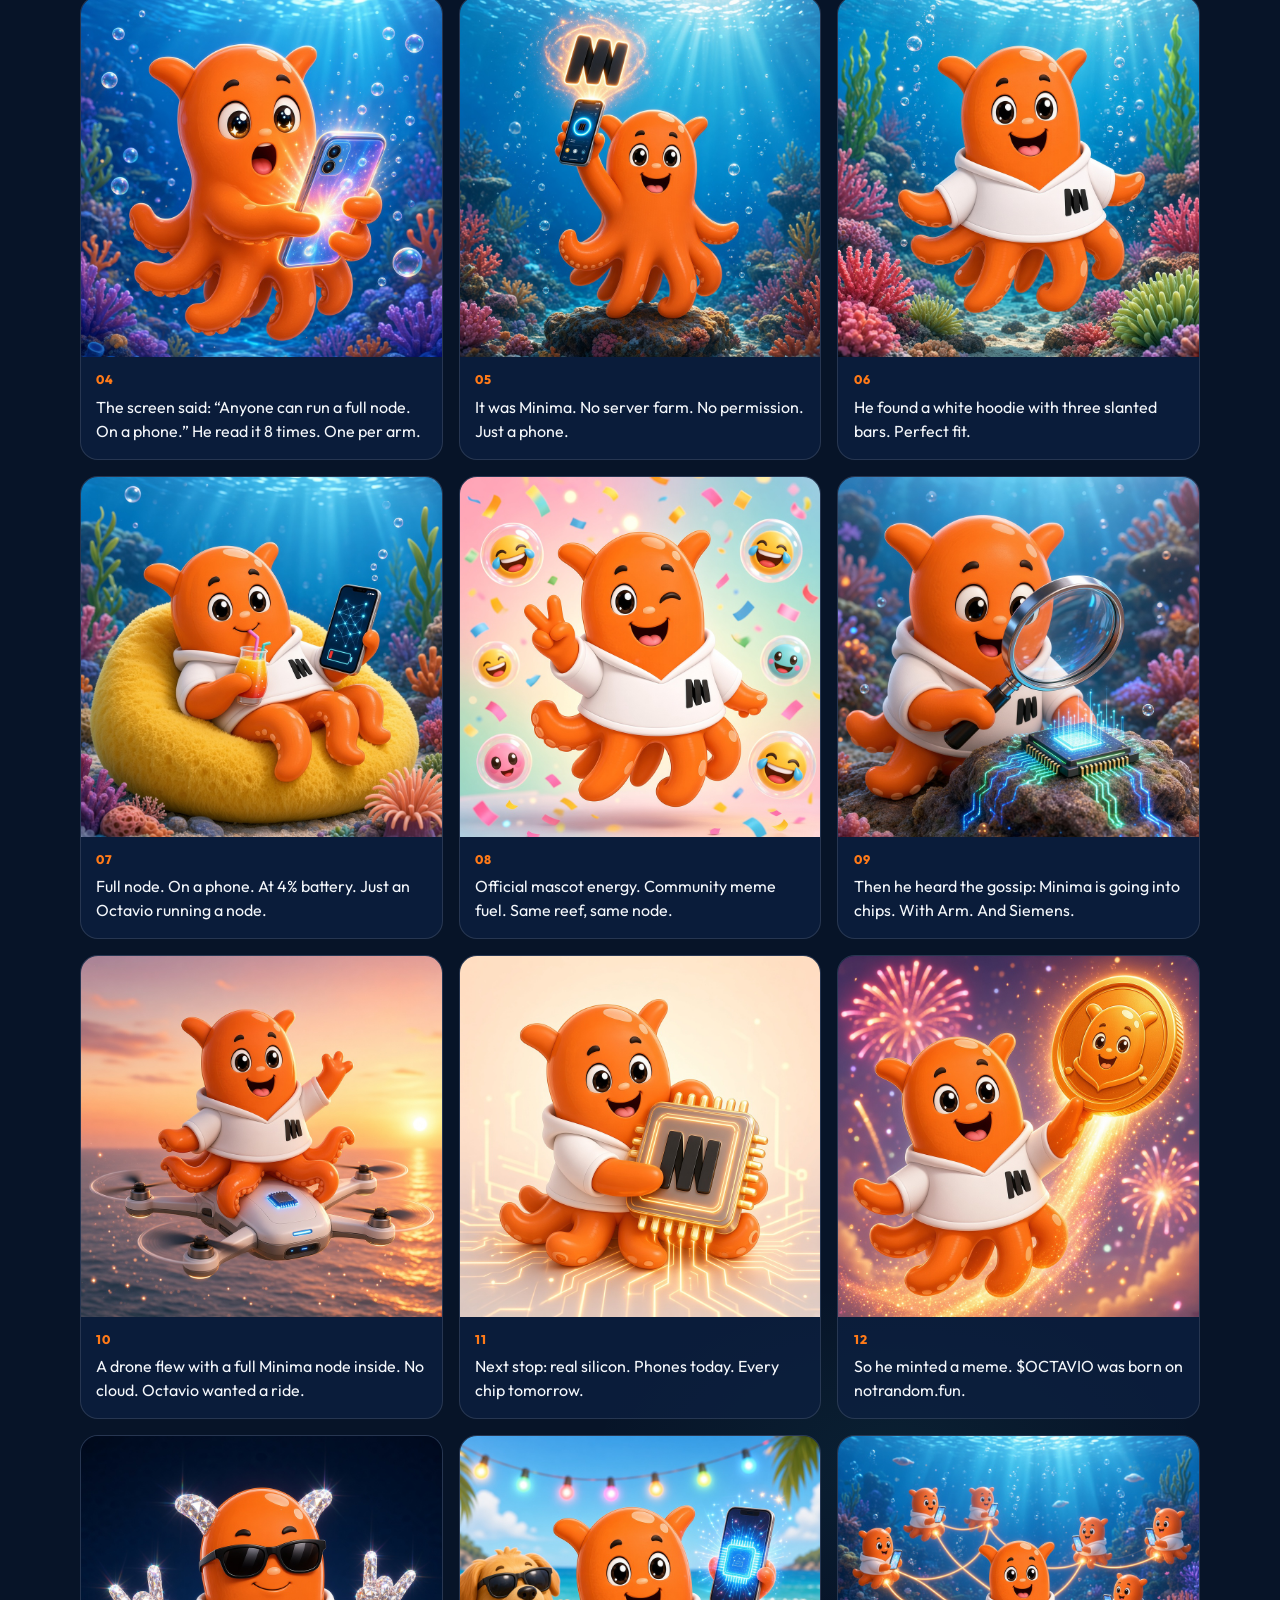
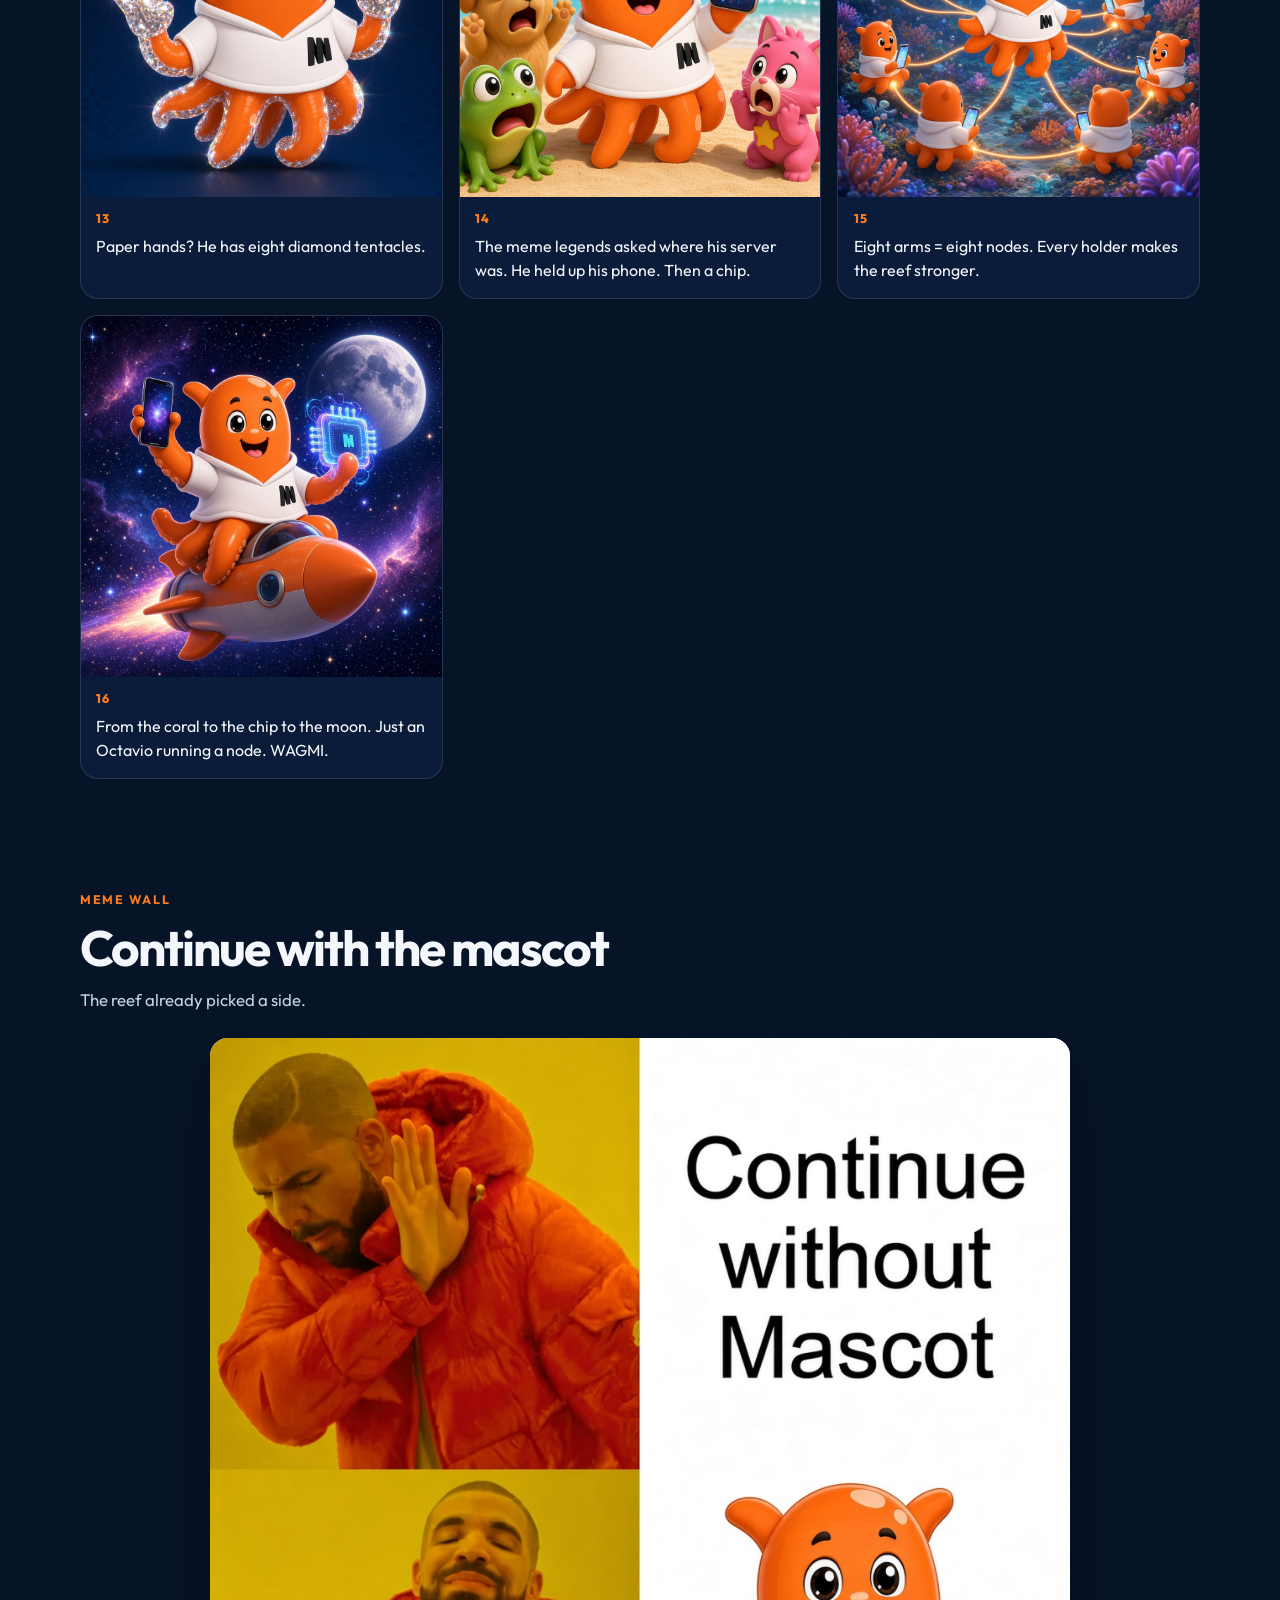
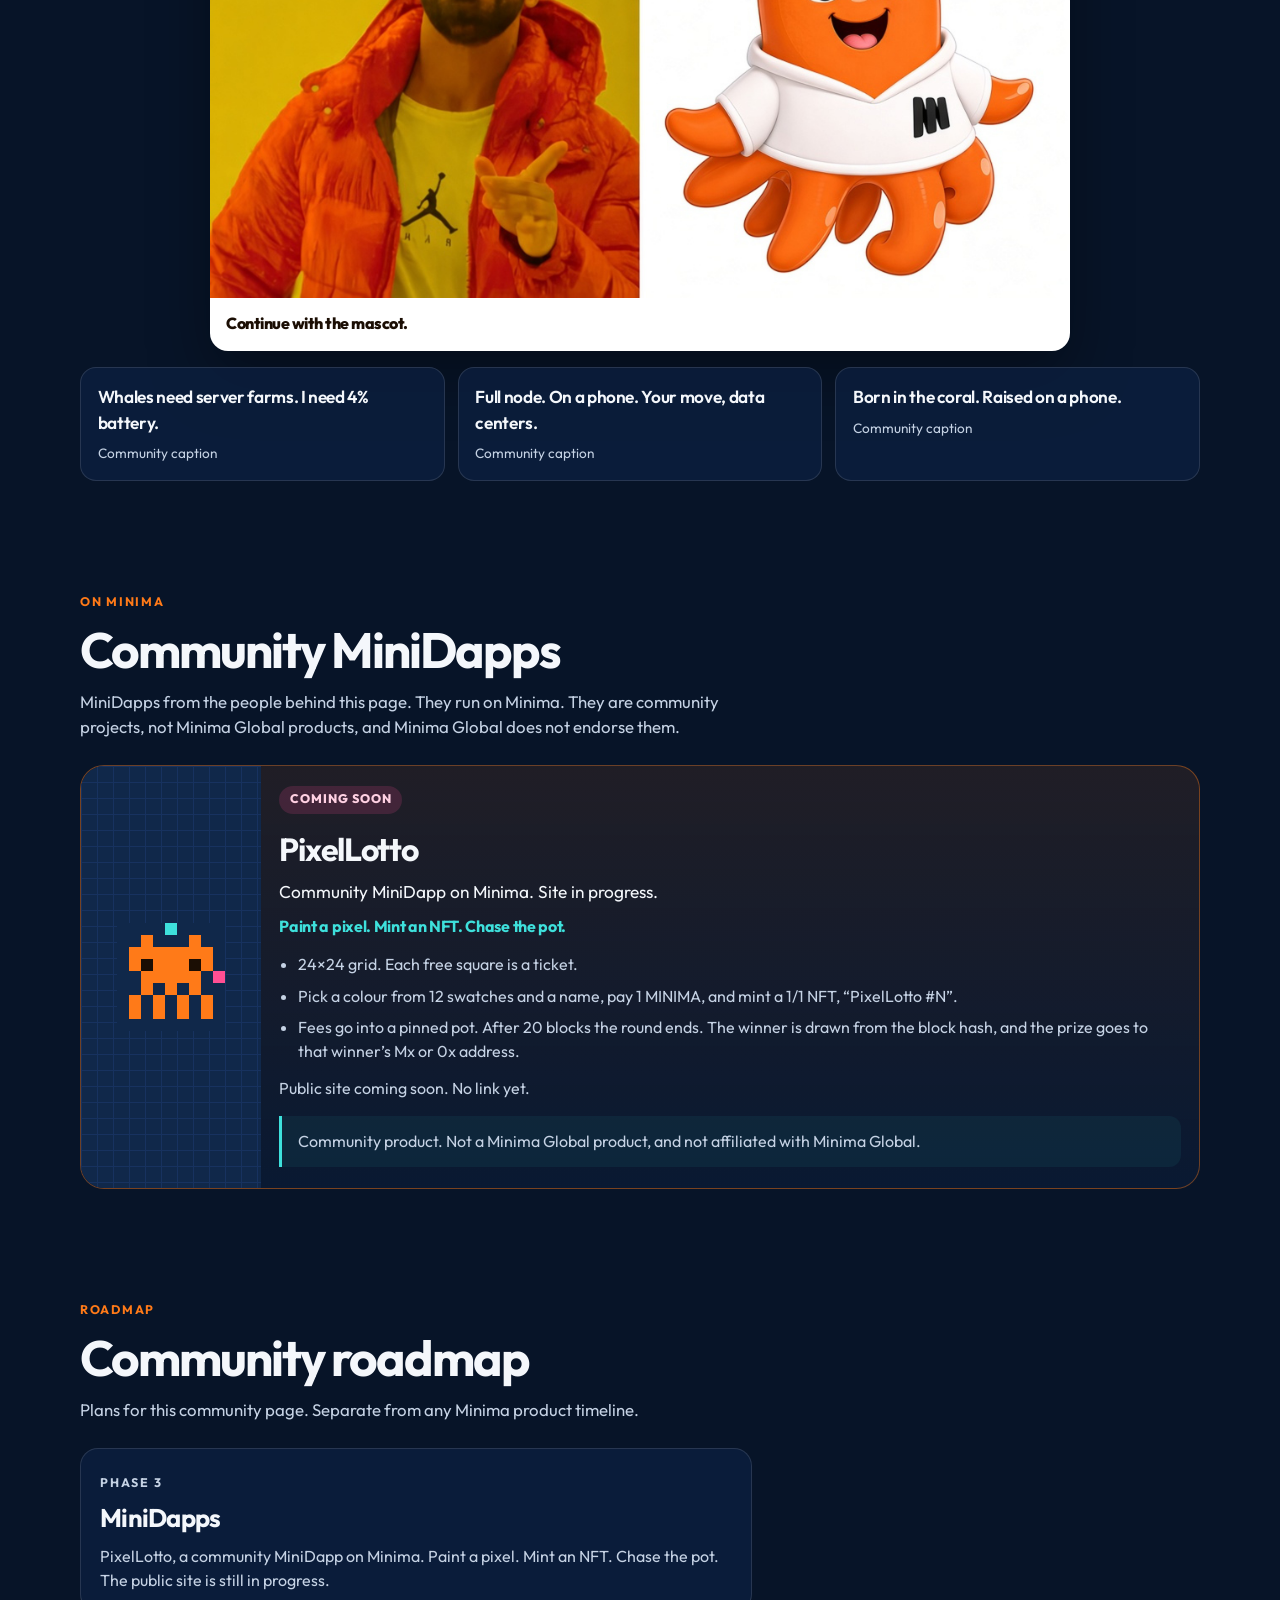
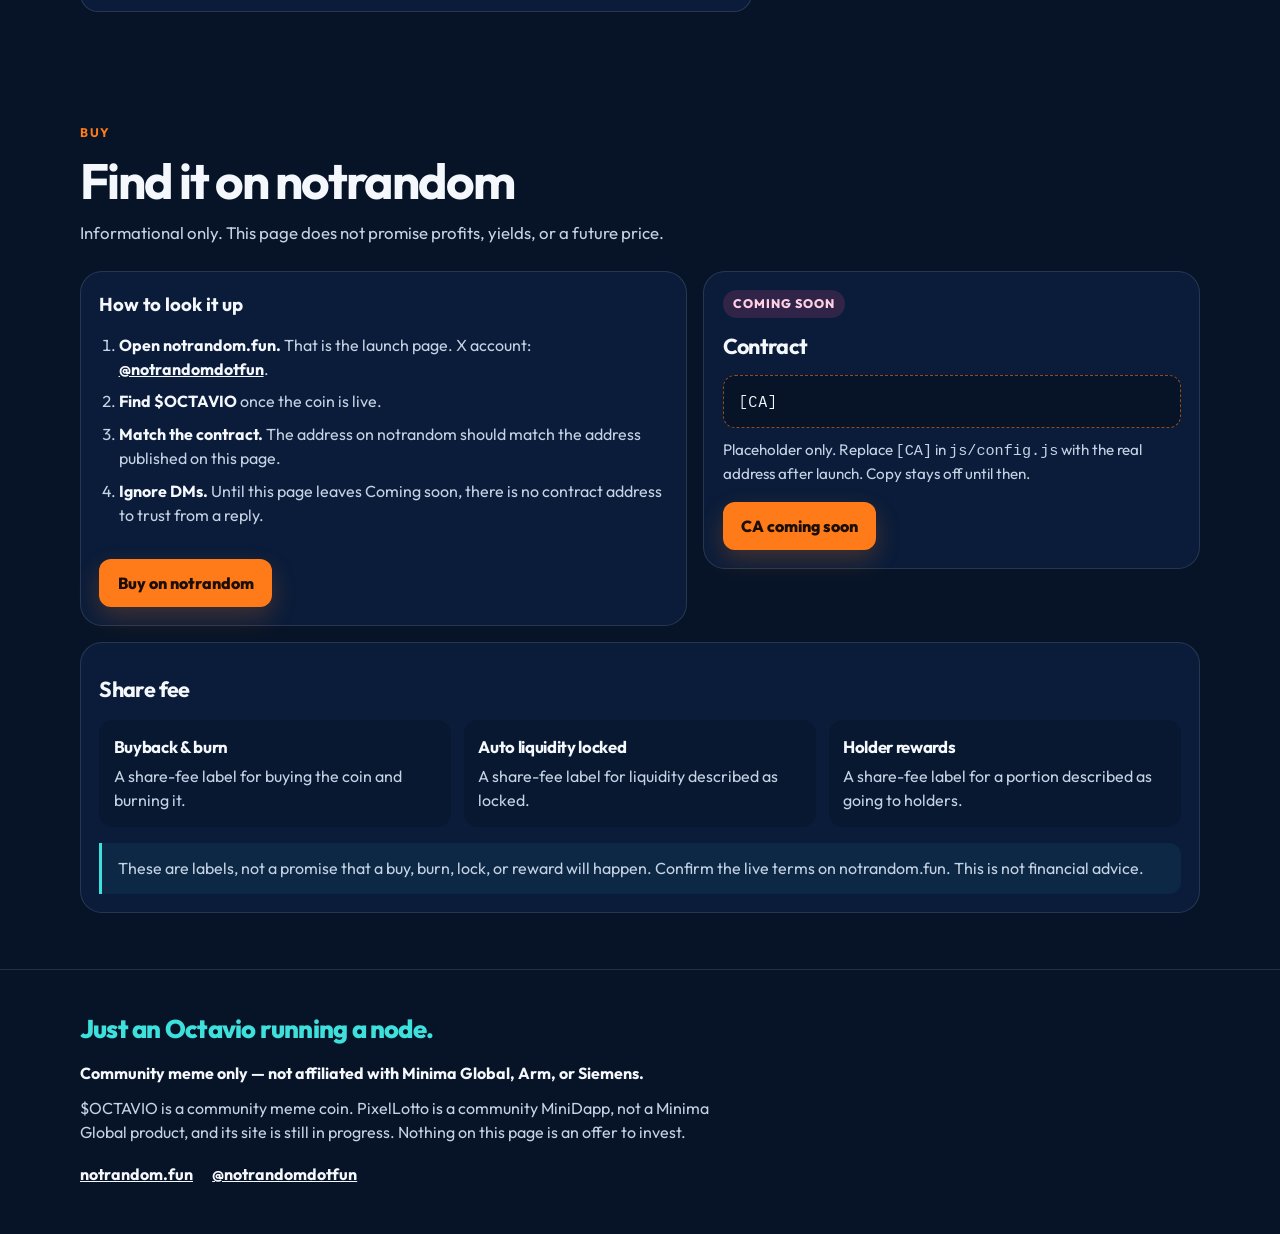
==== commit d7003167: "Describe PixelLotto and add it to the community roadmap The MiniDapp card now uses the real rules an" ====
--- a/index.html
+++ b/index.html
@@ -27,6 +27,7 @@
       <a href="#story">Story</a>
       <a href="#meme">Meme</a>
       <a href="#apps">Apps</a>
+      <a href="#roadmap">Roadmap</a>
       <a href="#buy">Buy</a>
     </nav>
     <a class="brand-pill" href="#buy">$OCTAVIO</a>
@@ -66,7 +67,7 @@
             <li>2 arms</li>
             <li>About 4 years</li>
           </ul>
-          <p class="note">A few beats retell public news about Minima going toward chips. That is not a claim that Minima Global, Arm, or Siemens endorse, partner with, or are affiliated with this coin, notrandom, or PixelLoto.</p>
+          <p class="note">A few beats retell public news about Minima going toward chips. That is not a claim that Minima Global, Arm, or Siemens endorse, partner with, or are affiliated with this coin, notrandom, or PixelLotto.</p>
         </header>
         <div class="beat-grid">
           <figure class="beat">
@@ -205,12 +206,13 @@
           <p class="lede">MiniDapps from the people behind this page. They run on Minima. They are community projects, not Minima Global products, and Minima Global does not endorse them.</p>
         </header>
         <!--
-          PIXELLOTO_URL
-          The card stays "Coming soon" with no link until a real URL exists.
-          Drop that URL in js/config.js as pixellotoUrl (http or https only).
-          Do not put a guessed, placeholder, or example href here.
+          PIXELLOTTO_URL
+          The public site stays Coming soon, with no link, until pixellottoUrl
+          in js/config.js is a real http(s) URL. Do not invent a href.
+          Docs only, not a public URL: package pixellotto-1.1.9.mds.zip,
+          claim page claim.html.
         -->
-        <article class="dapp-card" id="pixelloto" data-dapp="pixelloto">
+        <article class="dapp-card" id="pixellotto" data-dapp="pixellotto">
           <div class="dapp-mark" aria-hidden="true">
             <svg class="pixel-svg" viewBox="0 0 9 9" aria-hidden="true">
               <rect width="9" height="9" fill="#10284a"/>
@@ -238,10 +240,32 @@
           </div>
           <div class="dapp-body">
             <p class="dapp-status" data-dapp-status>Coming soon</p>
-            <h3>PixelLoto</h3>
-            <p class="dapp-line">Pixel lottery MiniDapp on Minima — site in progress.</p>
-            <p class="dapp-note" data-dapp-note>No public site yet. The link will show here when it is ready.</p>
+            <h3>PixelLotto</h3>
+            <p class="dapp-line">Community MiniDapp on Minima. Site in progress.</p>
+            <p class="dapp-tag">Paint a pixel. Mint an NFT. Chase the pot.</p>
+            <ul class="dapp-rules">
+              <li>24×24 grid. Each free square is a ticket.</li>
+              <li>Pick a colour from 12 swatches and a name, pay 1 MINIMA, and mint a 1/1 NFT, “PixelLotto #N”.</li>
+              <li>Fees go into a pinned pot. After 20 blocks the round ends. The winner is drawn from the block hash, and the prize goes to that winner’s Mx or 0x address.</li>
+            </ul>
+            <p class="dapp-note" data-dapp-note>Public site coming soon. No link yet.</p>
+            <p class="note">Community product. Not a Minima Global product, and not affiliated with Minima Global.</p>
           </div>
+        </article>
+      </div>
+    </section>
+
+    <section class="section" id="roadmap" aria-labelledby="roadmap-title">
+      <div class="wrap">
+        <header class="section-head">
+          <p class="kicker">Roadmap</p>
+          <h2 id="roadmap-title">Community roadmap</h2>
+          <p class="lede">Plans for this community page. Separate from any Minima product timeline.</p>
+        </header>
+        <article class="phase">
+          <p class="kicker">Phase 3</p>
+          <h3>MiniDapps</h3>
+          <p>PixelLotto, a community MiniDapp on Minima. Paint a pixel. Mint an NFT. Chase the pot. The public site is still in progress.</p>
         </article>
       </div>
     </section>
@@ -298,7 +322,7 @@
     <div class="wrap">
       <p class="footer-tag">Just an Octavio running a node.</p>
       <p class="disclaimer">Community meme only — not affiliated with Minima Global, Arm, or Siemens.</p>
-      <p class="fine">$OCTAVIO is a community meme coin. PixelLoto is a community MiniDapp and its site is still in progress. Nothing on this page is an offer to invest.</p>
+      <p class="fine">$OCTAVIO is a community meme coin. PixelLotto is a community MiniDapp, not a Minima Global product, and its site is still in progress. Nothing on this page is an offer to invest.</p>
       <div class="footer-links">
         <a href="https://notrandom.fun" target="_blank" rel="noopener noreferrer">notrandom.fun<span class="sr-only"> (opens in a new tab)</span></a>
         <a href="https://x.com/notrandomdotfun" target="_blank" rel="noopener noreferrer">@notrandomdotfun<span class="sr-only"> (opens in a new tab)</span></a>
--- a/css/styles.css
+++ b/css/styles.css
@@ -461,6 +461,45 @@
   font-size: 1.08rem;
 }
 
+.dapp-tag {
+  margin-top: 0.55rem;
+  color: var(--teal);
+  font-weight: 700;
+  letter-spacing: -0.02em;
+}
+
+.dapp-rules {
+  margin: 0.9rem 0 0;
+  padding-left: 1.15rem;
+  color: var(--muted);
+}
+
+.dapp-rules li + li {
+  margin-top: 0.45rem;
+}
+
+.phase {
+  max-width: 42rem;
+  padding: 1.15rem 1.2rem;
+  border-radius: 18px;
+  border: 1px solid var(--line);
+  background: rgba(13, 33, 66, 0.72);
+}
+
+.phase .kicker {
+  margin-bottom: 0.35rem;
+}
+
+.phase h3 {
+  font-size: 1.6rem;
+  letter-spacing: -0.03em;
+}
+
+.phase p {
+  margin-top: 0.45rem;
+  color: var(--muted);
+}
+
 .dapp-note {
   margin-top: 0.8rem;
   color: var(--muted);
@@ -679,7 +718,6 @@
 
   .dapp-card {
     grid-template-columns: 180px 1fr;
-    max-width: 760px;
   }
 
   .buy-grid {
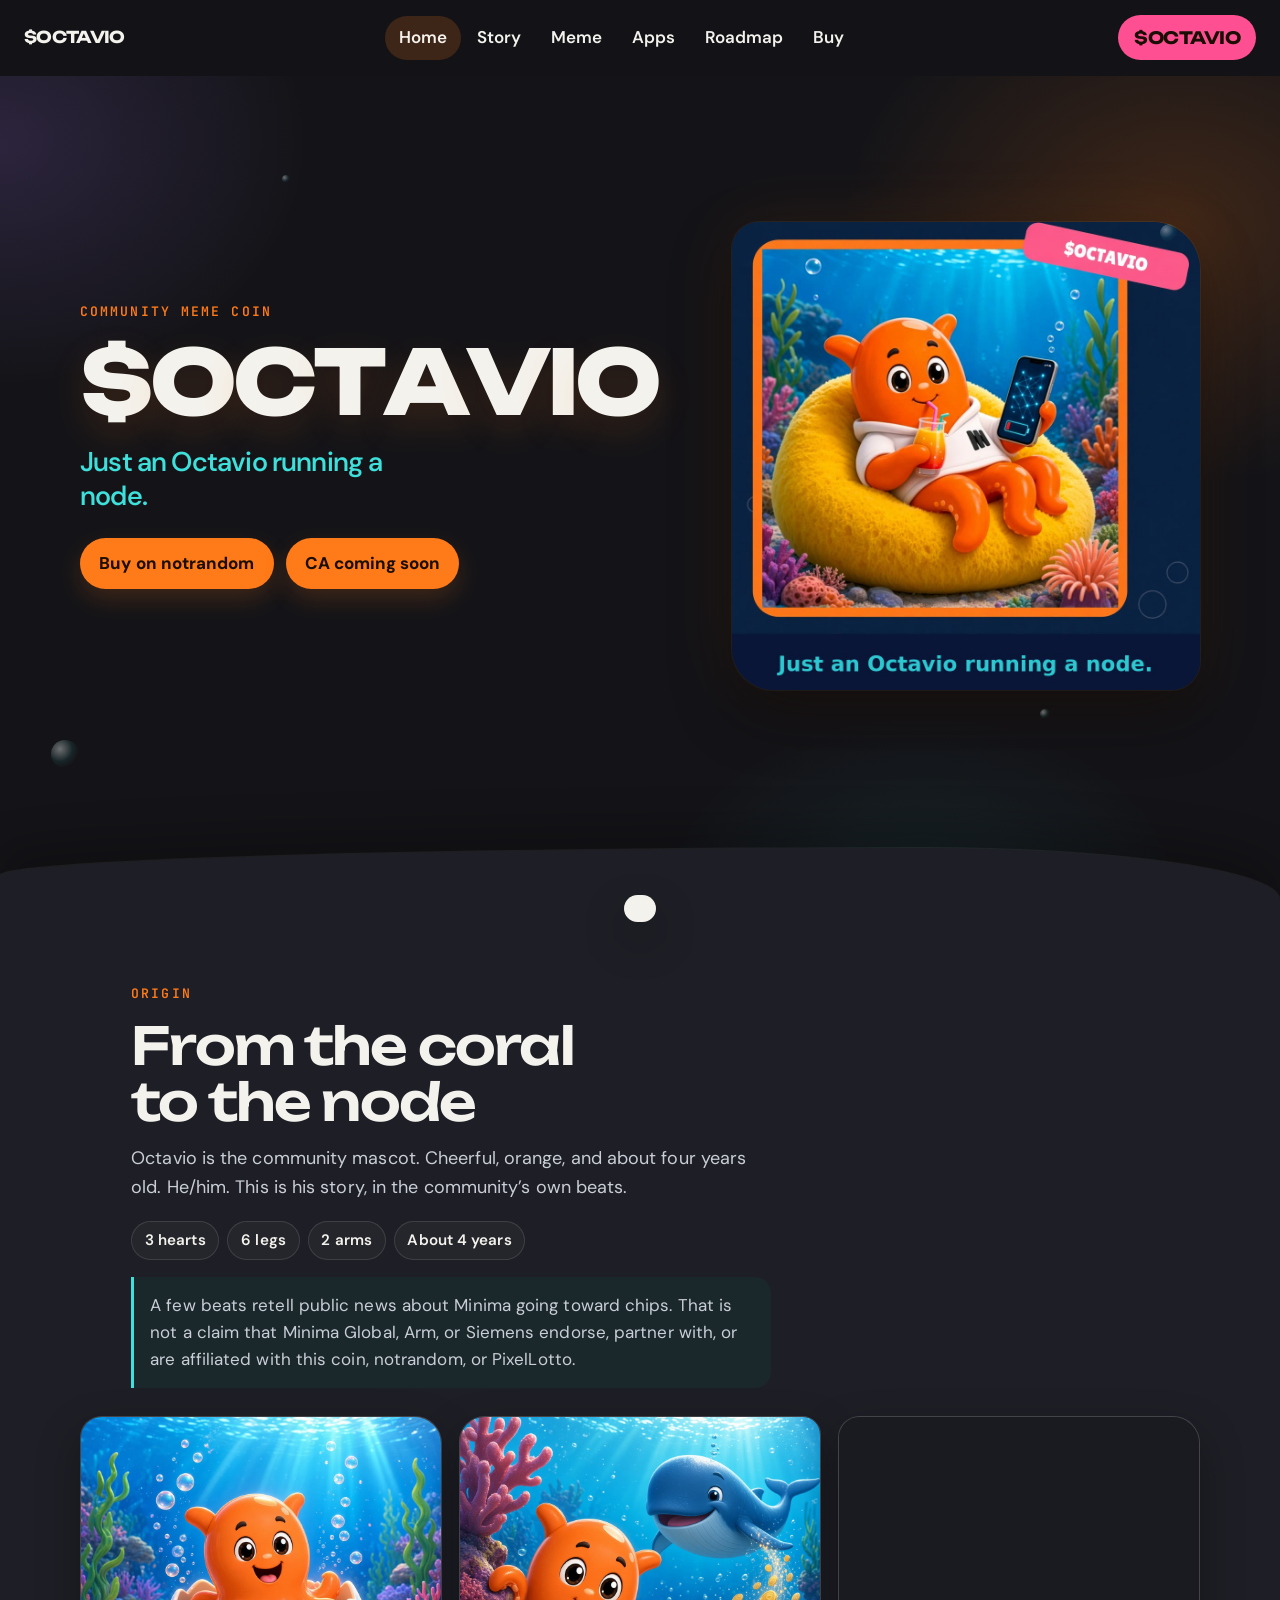
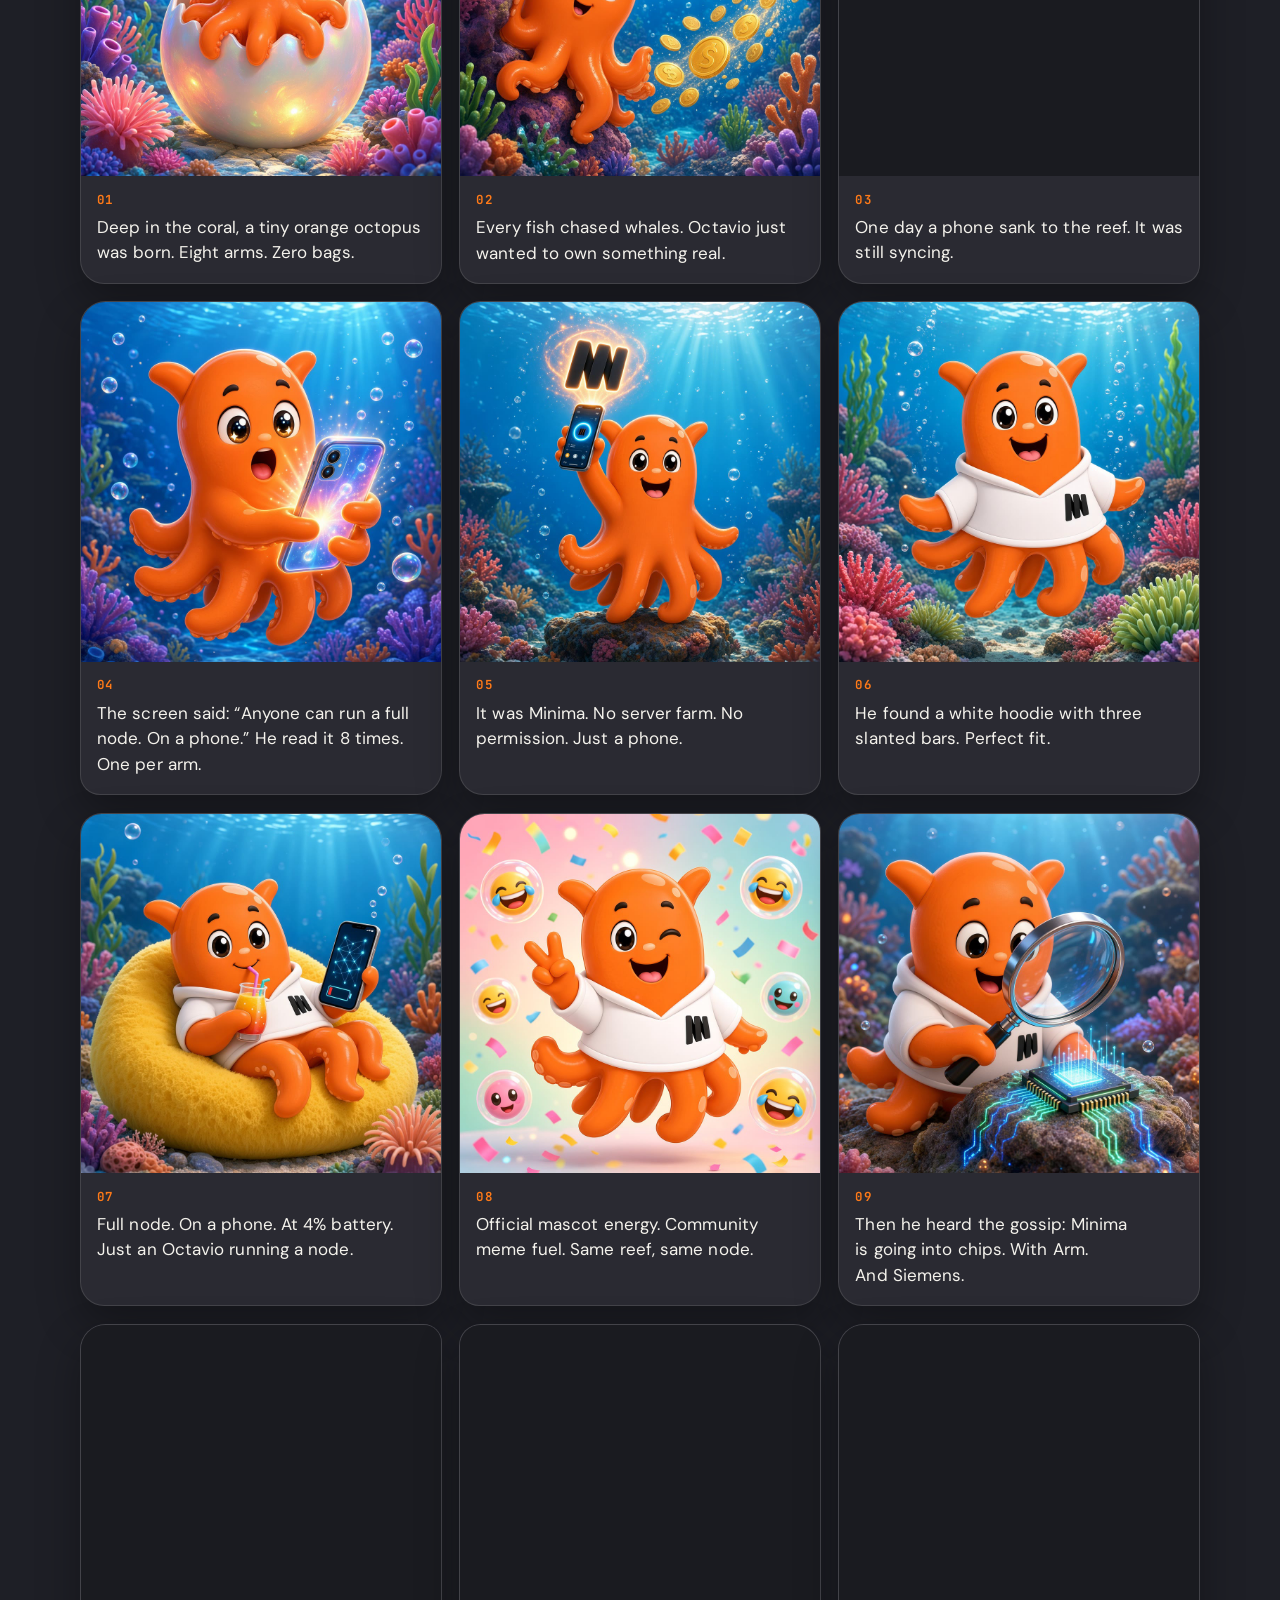
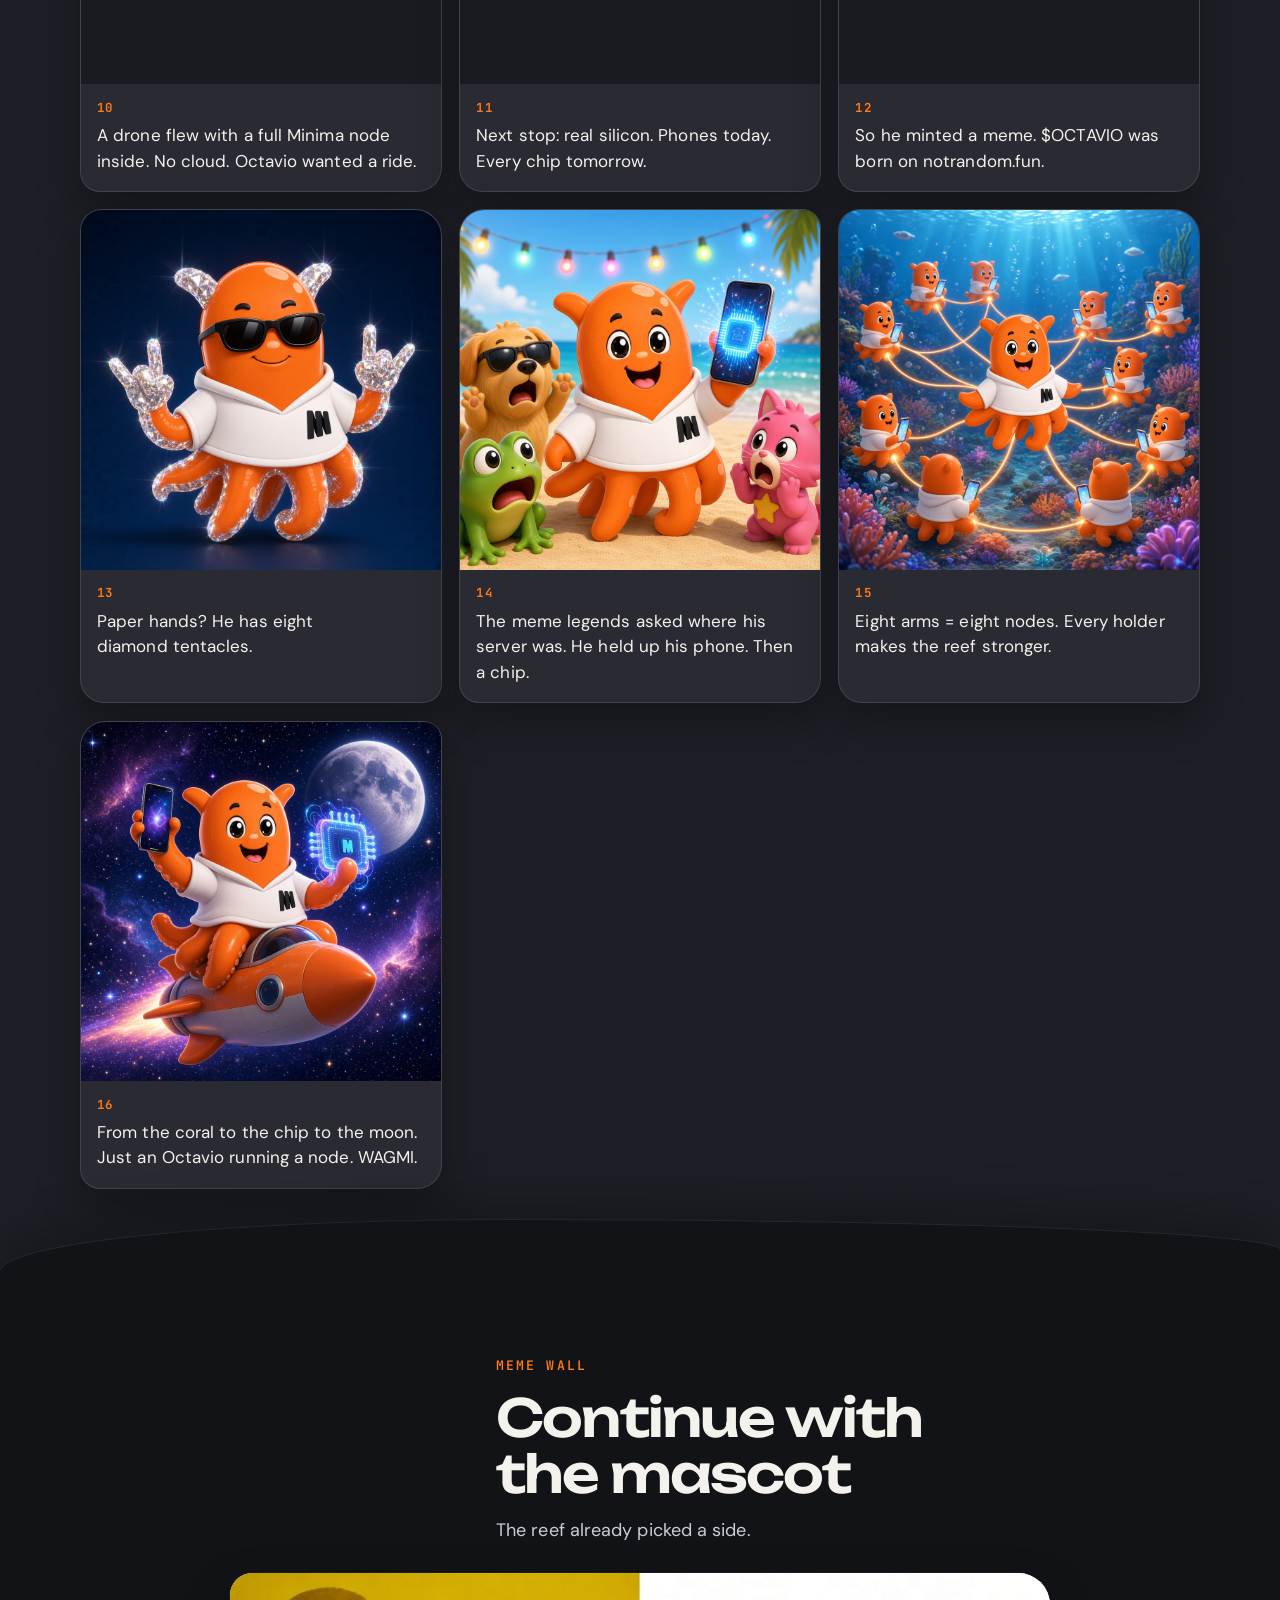
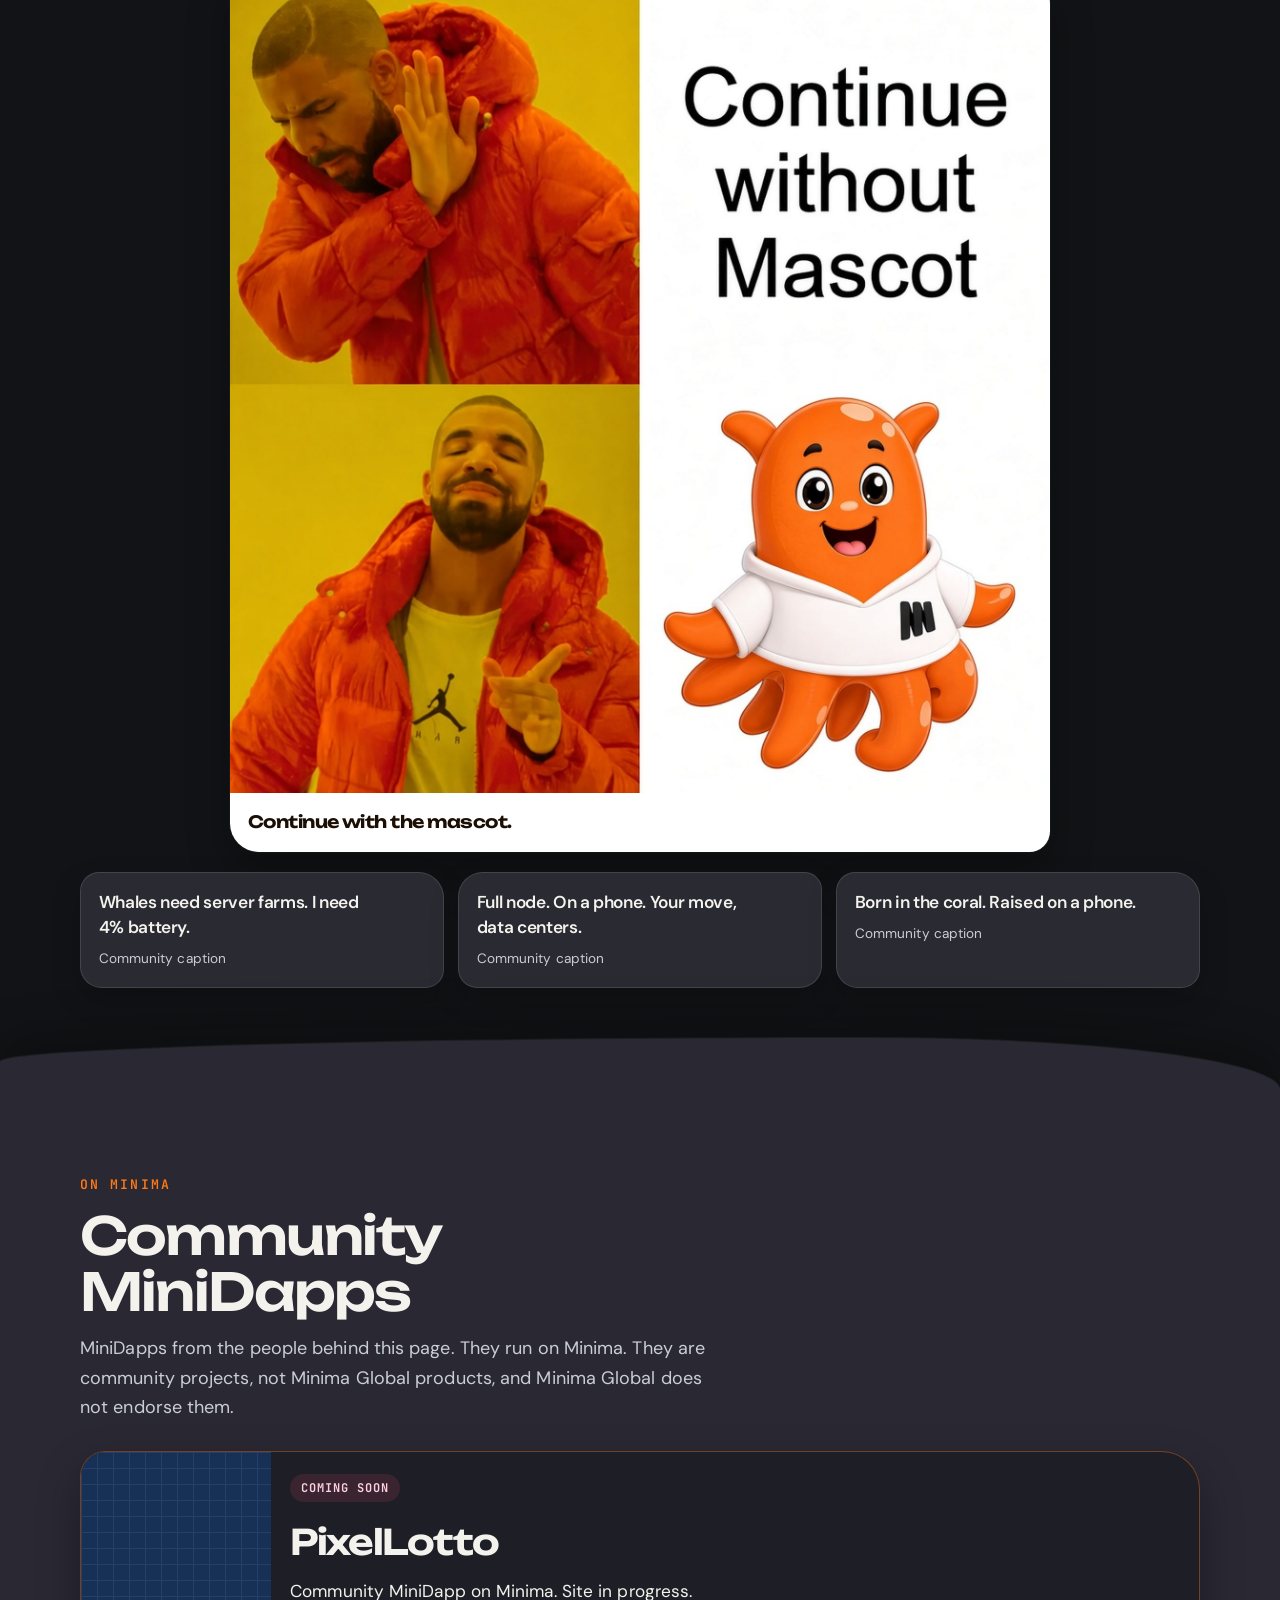
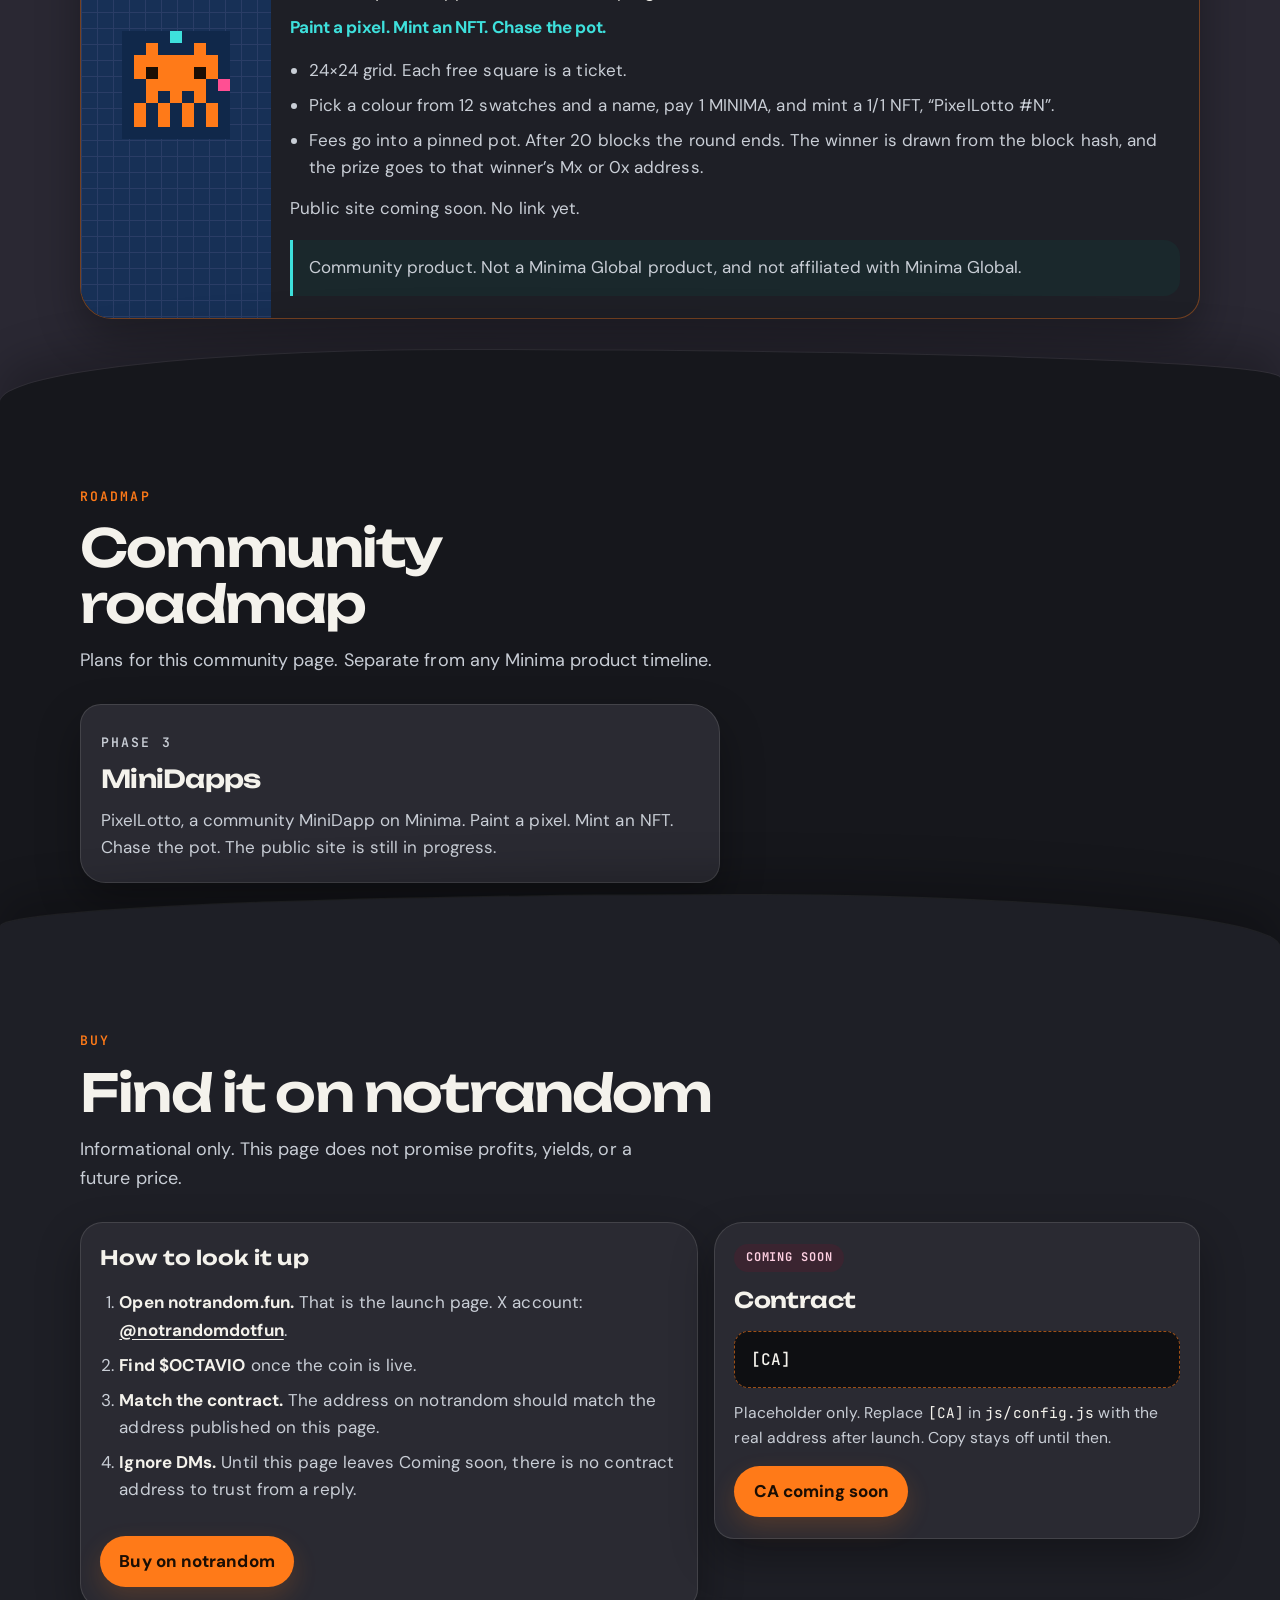
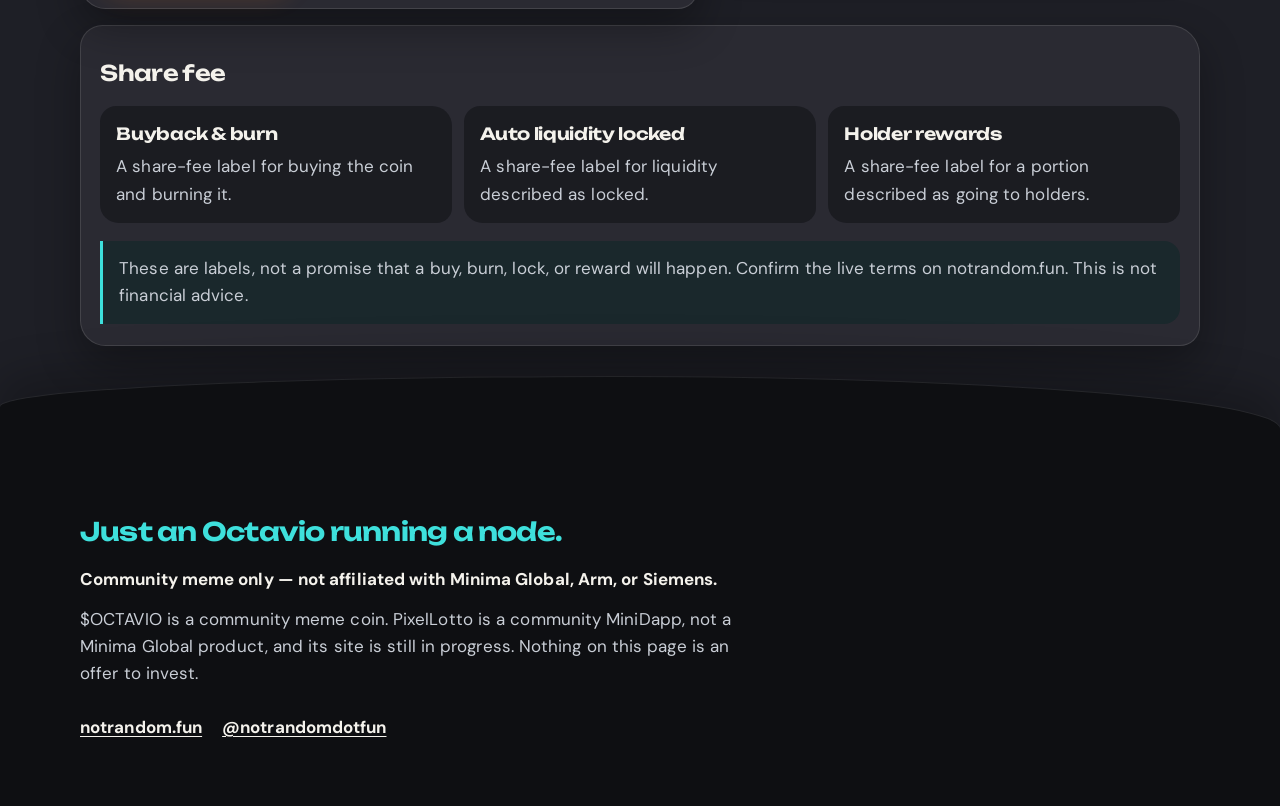
==== commit c1ed1a90: "Restyle the $OCTAVIO landing with a darker cinematic layout Keep the story, meme wall, buy notes, an" ====
--- a/index.html
+++ b/index.html
@@ -5,17 +5,37 @@
   <meta name="viewport" content="width=device-width, initial-scale=1">
   <title>$OCTAVIO — Just an Octavio running a node.</title>
   <meta name="description" content="Community meme coin. Just an Octavio running a node. Launch on notrandom.fun. Not affiliated with Minima Global, Arm, or Siemens.">
-  <meta name="theme-color" content="#071428">
+  <meta name="theme-color" content="#141418">
+  <meta name="color-scheme" content="dark">
   <link rel="icon" href="favicon.svg" type="image/svg+xml">
   <meta property="og:title" content="$OCTAVIO — Just an Octavio running a node.">
   <meta property="og:description" content="Community meme only. Not affiliated with Minima Global, Arm, or Siemens.">
   <meta property="og:type" content="website">
   <meta property="og:image" content="https://dzonisdmt.github.io/octavio-meme/x/octavio-x-banner-1500x500.jpg">
   <meta name="twitter:card" content="summary_large_image">
-  <link rel="preconnect" href="https://fonts.googleapis.com">
-  <link rel="preconnect" href="https://fonts.gstatic.com" crossorigin>
-  <link href="https://fonts.googleapis.com/css2?family=IBM+Plex+Mono:wght@500&family=Outfit:wght@400;600;700;800&display=swap" rel="stylesheet">
+  <link rel="preload" href="fonts/unbounded-latin.woff2" as="font" type="font/woff2" crossorigin>
+  <link rel="preload" href="x/octavio-first-post.jpg" as="image" fetchpriority="high">
   <link rel="stylesheet" href="css/styles.css">
+  <noscript>
+    <style>
+      @media (max-width: 1039px) {
+        .nav-toggle { display: none; }
+        .nav-links {
+          position: static;
+          opacity: 1;
+          visibility: visible;
+          pointer-events: auto;
+          transform: none;
+          flex-direction: row;
+          flex-wrap: wrap;
+          background: transparent;
+          border: 0;
+          box-shadow: none;
+          padding: 0;
+        }
+      }
+    </style>
+  </noscript>
 </head>
 <body>
   <a class="skip" href="#home">Skip to content</a>
@@ -40,15 +60,20 @@
       <div class="bubble bubble-c" aria-hidden="true"></div>
       <div class="bubble bubble-d" aria-hidden="true"></div>
       <div class="wrap hero-grid">
-        <div>
+        <div class="hero-copy">
           <p class="kicker">Community meme coin</p>
-          <h1 id="home-title">$OCTAVIO</h1>
+          <h1 id="home-title" class="hero-title">$OCTAVIO</h1>
           <p class="tagline">Just an Octavio running a node.</p>
           <div class="hero-actions">
             <a class="btn" href="https://notrandom.fun" target="_blank" rel="noopener noreferrer">Buy on notrandom<span class="sr-only"> (opens in a new tab)</span></a>
             <button class="btn" type="button" data-copy-ca>CA coming soon</button>
           </div>
         </div>
+        <!--
+          Hero visual slot. Static art: x/octavio-first-post.jpg.
+          A local Meshy (or similar) render can replace this image later.
+          Do not embed Three.js, a model viewer, or any remote 3D asset here.
+        -->
         <div class="hero-frame">
           <img src="x/octavio-first-post.jpg" width="1024" height="1024" alt="Octavio, an orange octopus in a white hoodie, lounges on a yellow sponge underwater with a drink and a phone showing a node network. A pink badge reads $OCTAVIO." fetchpriority="high">
         </div>
@@ -72,97 +97,97 @@
         <div class="beat-grid">
           <figure class="beat">
             <button class="beat-open" type="button" data-beat data-caption="Deep in the coral, a tiny orange octopus was born. Eight arms. Zero bags.">
-              <img src="images/octavio-beat-01.jpg" width="1024" height="1024" alt="A baby orange octopus hatches from a glowing egg in a coral reef." loading="lazy">
+              <img src="images/octavio-beat-01.jpg" width="1024" height="1024" alt="A baby orange octopus hatches from a glowing egg in a coral reef." loading="lazy" decoding="async">
             </button>
             <figcaption><span class="beat-no">01</span>Deep in the coral, a tiny orange octopus was born. Eight arms. Zero bags.</figcaption>
           </figure>
           <figure class="beat">
             <button class="beat-open" type="button" data-beat data-caption="Every fish chased whales. Octavio just wanted to own something real.">
-              <img src="images/octavio-beat-02.jpg" width="1024" height="1024" alt="Octavio peeks from the coral as a whale swims past trailing gold coins." loading="lazy">
+              <img src="images/octavio-beat-02.jpg" width="1024" height="1024" alt="Octavio peeks from the coral as a whale swims past trailing gold coins." loading="lazy" decoding="async">
             </button>
             <figcaption><span class="beat-no">02</span>Every fish chased whales. Octavio just wanted to own something real.</figcaption>
           </figure>
           <figure class="beat">
             <button class="beat-open" type="button" data-beat data-caption="One day a phone sank to the reef. It was still syncing.">
-              <img src="images/octavio-beat-03.jpg" width="1024" height="1024" alt="A smartphone glows on the sea floor with a sync bar while Octavio peeks, surprised." loading="lazy">
+              <img src="images/octavio-beat-03.jpg" width="1024" height="1024" alt="A smartphone glows on the sea floor with a sync bar while Octavio peeks, surprised." loading="lazy" decoding="async">
             </button>
             <figcaption><span class="beat-no">03</span>One day a phone sank to the reef. It was still syncing.</figcaption>
           </figure>
           <figure class="beat">
             <button class="beat-open" type="button" data-beat data-caption="The screen said: &quot;Anyone can run a full node. On a phone.&quot; He read it 8 times. One per arm.">
-              <img src="images/octavio-beat-04.jpg" width="1024" height="1024" alt="Octavio holds a phone with his tentacles, eyes sparkling." loading="lazy">
+              <img src="images/octavio-beat-04.jpg" width="1024" height="1024" alt="Octavio holds a phone with his tentacles, eyes sparkling." loading="lazy" decoding="async">
             </button>
             <figcaption><span class="beat-no">04</span>The screen said: “Anyone can run a full node. On a phone.” He read it 8 times. One per arm.</figcaption>
           </figure>
           <figure class="beat">
             <button class="beat-open" type="button" data-beat data-caption="It was Minima. No server farm. No permission. Just a phone.">
-              <img src="images/octavio-beat-05.jpg" width="1024" height="1024" alt="Octavio stands on a rock and raises a phone, with a glowing three-bar mark above him." loading="lazy">
+              <img src="images/octavio-beat-05.jpg" width="1024" height="1024" alt="Octavio stands on a rock and raises a phone, with a glowing three-bar mark above him." loading="lazy" decoding="async">
             </button>
             <figcaption><span class="beat-no">05</span>It was Minima. No server farm. No permission. Just a phone.</figcaption>
           </figure>
           <figure class="beat">
             <button class="beat-open" type="button" data-beat data-caption="He found a white hoodie with three slanted bars. Perfect fit.">
-              <img src="images/octavio-beat-06.jpg" width="1024" height="1024" alt="Octavio pulls on a white hoodie with three slanted bars and smiles." loading="lazy">
+              <img src="images/octavio-beat-06.jpg" width="1024" height="1024" alt="Octavio pulls on a white hoodie with three slanted bars and smiles." loading="lazy" decoding="async">
             </button>
             <figcaption><span class="beat-no">06</span>He found a white hoodie with three slanted bars. Perfect fit.</figcaption>
           </figure>
           <figure class="beat">
             <button class="beat-open" type="button" data-beat data-caption="Full node. On a phone. At 4% battery. Just an Octavio running a node.">
-              <img src="images/octavio-beat-07.jpg" width="1024" height="1024" alt="Octavio lounges on a yellow sea sponge with a drink and a phone showing a node screen." loading="lazy">
+              <img src="images/octavio-beat-07.jpg" width="1024" height="1024" alt="Octavio lounges on a yellow sea sponge with a drink and a phone showing a node screen." loading="lazy" decoding="async">
             </button>
             <figcaption><span class="beat-no">07</span>Full node. On a phone. At 4% battery. Just an Octavio running a node.</figcaption>
           </figure>
           <figure class="beat">
             <button class="beat-open" type="button" data-beat data-caption="Official mascot energy. Community meme fuel. Same reef, same node.">
-              <img src="images/octavio-beat-08.jpg" width="1024" height="1024" alt="Octavio winks and holds up a peace-sign tentacle among confetti bubbles." loading="lazy">
+              <img src="images/octavio-beat-08.jpg" width="1024" height="1024" alt="Octavio winks and holds up a peace-sign tentacle among confetti bubbles." loading="lazy" decoding="async">
             </button>
             <figcaption><span class="beat-no">08</span>Official mascot energy. Community meme fuel. Same reef, same node.</figcaption>
           </figure>
           <figure class="beat">
             <button class="beat-open" type="button" data-beat data-caption="Then he heard the gossip: Minima is going into chips. With Arm. And Siemens.">
-              <img src="images/octavio-beat-09.jpg" width="1024" height="1024" alt="Octavio stares through a magnifying glass at a glowing microchip." loading="lazy">
+              <img src="images/octavio-beat-09.jpg" width="1024" height="1024" alt="Octavio stares through a magnifying glass at a glowing microchip." loading="lazy" decoding="async">
             </button>
             <figcaption><span class="beat-no">09</span>Then he heard the gossip: Minima is going into chips. With Arm. And Siemens.</figcaption>
           </figure>
           <figure class="beat">
             <button class="beat-open" type="button" data-beat data-caption="A drone flew with a full Minima node inside. No cloud. Octavio wanted a ride.">
-              <img src="images/octavio-beat-10.jpg" width="1024" height="1024" alt="Octavio rides a small drone over the ocean, tentacles waving." loading="lazy">
+              <img src="images/octavio-beat-10.jpg" width="1024" height="1024" alt="Octavio rides a small drone over the ocean, tentacles waving." loading="lazy" decoding="async">
             </button>
             <figcaption><span class="beat-no">10</span>A drone flew with a full Minima node inside. No cloud. Octavio wanted a ride.</figcaption>
           </figure>
           <figure class="beat">
             <button class="beat-open" type="button" data-beat data-caption="Next stop: real silicon. Phones today. Every chip tomorrow.">
-              <img src="images/octavio-beat-11.jpg" width="1024" height="1024" alt="Octavio hugs a giant glowing microchip marked with three bars." loading="lazy">
+              <img src="images/octavio-beat-11.jpg" width="1024" height="1024" alt="Octavio hugs a giant glowing microchip marked with three bars." loading="lazy" decoding="async">
             </button>
             <figcaption><span class="beat-no">11</span>Next stop: real silicon. Phones today. Every chip tomorrow.</figcaption>
           </figure>
           <figure class="beat">
             <button class="beat-open" type="button" data-beat data-caption="So he minted a meme. $OCTAVIO was born on notrandom.fun.">
-              <img src="images/octavio-beat-12.jpg" width="1024" height="1024" alt="Octavio launches a shiny orange coin with his face and a sparkle trail." loading="lazy">
+              <img src="images/octavio-beat-12.jpg" width="1024" height="1024" alt="Octavio launches a shiny orange coin with his face and a sparkle trail." loading="lazy" decoding="async">
             </button>
             <figcaption><span class="beat-no">12</span>So he minted a meme. $OCTAVIO was born on notrandom.fun.</figcaption>
           </figure>
           <figure class="beat">
             <button class="beat-open" type="button" data-beat data-caption="Paper hands? He has eight diamond tentacles.">
-              <img src="images/octavio-beat-13.jpg" width="1024" height="1024" alt="Octavio wears tiny sunglasses and shows sparkling diamond-coated tentacles." loading="lazy">
+              <img src="images/octavio-beat-13.jpg" width="1024" height="1024" alt="Octavio wears tiny sunglasses and shows sparkling diamond-coated tentacles." loading="lazy" decoding="async">
             </button>
             <figcaption><span class="beat-no">13</span>Paper hands? He has eight diamond tentacles.</figcaption>
           </figure>
           <figure class="beat">
             <button class="beat-open" type="button" data-beat data-caption="The meme legends asked where his server was. He held up his phone. Then a chip.">
-              <img src="images/octavio-beat-14.jpg" width="1024" height="1024" alt="At a beach party with other cartoon mascots, Octavio holds up a phone and a chip." loading="lazy">
+              <img src="images/octavio-beat-14.jpg" width="1024" height="1024" alt="At a beach party with other cartoon mascots, Octavio holds up a phone and a chip." loading="lazy" decoding="async">
             </button>
             <figcaption><span class="beat-no">14</span>The meme legends asked where his server was. He held up his phone. Then a chip.</figcaption>
           </figure>
           <figure class="beat">
             <button class="beat-open" type="button" data-beat data-caption="Eight arms = eight nodes. Every holder makes the reef stronger.">
-              <img src="images/octavio-beat-15.jpg" width="1024" height="1024" alt="Many little Octavios hold phones linked by glowing network lines." loading="lazy">
+              <img src="images/octavio-beat-15.jpg" width="1024" height="1024" alt="Many little Octavios hold phones linked by glowing network lines." loading="lazy" decoding="async">
             </button>
             <figcaption><span class="beat-no">15</span>Eight arms = eight nodes. Every holder makes the reef stronger.</figcaption>
           </figure>
           <figure class="beat">
             <button class="beat-open" type="button" data-beat data-caption="From the coral to the chip to the moon. Just an Octavio running a node. WAGMI.">
-              <img src="images/octavio-beat-16.jpg" width="1024" height="1024" alt="Octavio rides a rocket toward the moon with a phone and a chip." loading="lazy">
+              <img src="images/octavio-beat-16.jpg" width="1024" height="1024" alt="Octavio rides a rocket toward the moon with a phone and a chip." loading="lazy" decoding="async">
             </button>
             <figcaption><span class="beat-no">16</span>From the coral to the chip to the moon. Just an Octavio running a node. WAGMI.</figcaption>
           </figure>
@@ -178,7 +203,7 @@
           <p class="lede">The reef already picked a side.</p>
         </header>
         <figure class="meme-feature">
-          <img src="x/octavio-drake-meme-2048.jpg" width="2048" height="2048" alt="Two-panel meme. On the left, Drake turns away from the words Continue without Mascot. Below, he points at Octavio, the orange octopus in a white hoodie." loading="lazy">
+          <img src="x/octavio-drake-meme-2048.jpg" width="1720" height="1720" alt="Two-panel meme. On the left, Drake turns away from the words Continue without Mascot. Below, he points at Octavio, the orange octopus in a white hoodie." loading="lazy" decoding="async">
           <figcaption>Continue with the mascot.</figcaption>
         </figure>
         <div class="quotes">
@@ -332,11 +357,11 @@
 
   <p class="toast" data-toast role="status" aria-live="polite"></p>
 
-  <dialog class="lightbox" data-lightbox aria-label="Story image">
+  <dialog class="lightbox" data-lightbox aria-labelledby="lightbox-caption">
     <div class="lightbox-card">
       <img alt="" data-lightbox-img>
       <div class="lightbox-bar">
-        <p data-lightbox-cap></p>
+        <p id="lightbox-caption" data-lightbox-cap></p>
         <form method="dialog">
           <button class="lightbox-close" type="submit">Close</button>
         </form>
--- a/css/styles.css
+++ b/css/styles.css
@@ -1,19 +1,61 @@
+/* $OCTAVIO community landing.
+   Dark-first on purpose: a light scheme would fight the underwater art
+   and the meme frames, so prefers-color-scheme does not invert the page.
+   Hero headline motion is the only kinetic type. Body copy and nav stay still. */
+
+@font-face {
+  font-family: "Unbounded";
+  font-style: normal;
+  font-weight: 200 900;
+  font-display: swap;
+  src: url("../fonts/unbounded-latin.woff2") format("woff2");
+  unicode-range: U+0000-00FF, U+0131, U+0152-0153, U+02BB-02BC, U+02C6, U+02DA, U+02DC, U+0304, U+0308, U+0329, U+2000-206F, U+20AC, U+2122, U+2191, U+2193, U+2212, U+2215, U+FEFF, U+FFFD;
+}
+
+@font-face {
+  font-family: "DM Sans";
+  font-style: normal;
+  font-weight: 100 1000;
+  font-display: swap;
+  src: url("../fonts/dm-sans-latin.woff2") format("woff2");
+  unicode-range: U+0000-00FF, U+0131, U+0152-0153, U+02BB-02BC, U+02C6, U+02DA, U+02DC, U+0304, U+0308, U+0329, U+2000-206F, U+20AC, U+2122, U+2191, U+2193, U+2212, U+2215, U+FEFF, U+FFFD;
+}
+
+@font-face {
+  font-family: "JetBrains Mono";
+  font-style: normal;
+  font-weight: 100 800;
+  font-display: swap;
+  src: url("../fonts/jetbrains-mono-latin.woff2") format("woff2");
+  unicode-range: U+0000-00FF, U+0131, U+0152-0153, U+02BB-02BC, U+02C6, U+02DA, U+02DC, U+0304, U+0308, U+0329, U+2000-206F, U+20AC, U+2122, U+2191, U+2193, U+2212, U+2215, U+FEFF, U+FFFD;
+}
+
 :root {
-  --bg: #071428;
-  --bg-raise: #0d2142;
-  --ink: #f4f7fb;
-  --muted: #c5d2e4;
-  --teal: #3ee0dc;
+  --bg: #141418;
+  --bg-deep: #0e0f12;
+  --bg-raise: #1e1f26;
+  --bg-card: #2a2a32;
+  --bg-apps: #2a2833;
+  --ink: #f4f2ec;
+  --muted: #c9ced6;
   --orange: #ff7a18;
+  --orange-hot: #ff8c3a;
   --orange-ink: #1b0e04;
+  --cyan: #3ee0dc;
+  --cyan-ink: #042226;
   --pink: #ff4f93;
-  --line: rgba(244, 247, 251, 0.12);
-  --shadow: 0 24px 60px rgba(0, 0, 0, 0.35);
+  --violet: #b9a6ff;
+  --line: rgba(244, 242, 236, 0.12);
+  --shadow: 0 18px 44px rgba(0, 0, 0, 0.32);
   --header: 76px;
   --wrap: 1120px;
-  --radius: 22px;
-  font-family: "Outfit", "Segoe UI", system-ui, sans-serif;
+  --lip: 64px;
+  --display: "Unbounded", "Arial Black", sans-serif;
+  --sans: "DM Sans", "Segoe UI", system-ui, sans-serif;
+  --mono: "JetBrains Mono", ui-monospace, "SFMono-Regular", Menlo, Consolas, monospace;
   color-scheme: dark;
+  font-family: var(--sans);
+  font-optical-sizing: auto;
 }
 
 *,
@@ -24,18 +66,17 @@
 
 html {
   scroll-behavior: smooth;
+  scroll-padding-top: calc(var(--header) + 16px);
 }
 
 body {
   margin: 0;
   min-height: 100vh;
   color: var(--ink);
-  background:
-    radial-gradient(900px 480px at 100% -10%, rgba(255, 79, 147, 0.18), transparent 55%),
-    radial-gradient(720px 420px at -10% 8%, rgba(255, 122, 24, 0.16), transparent 50%),
-    radial-gradient(680px 380px at 70% 40%, rgba(62, 224, 220, 0.06), transparent 45%),
-    var(--bg);
-  line-height: 1.5;
+  background: var(--bg);
+  font-size: 1.0625rem;
+  line-height: 1.6;
+  letter-spacing: 0.005em;
 }
 
 img {
@@ -50,7 +91,7 @@
 }
 
 a {
-  color: var(--teal);
+  color: var(--cyan);
 }
 
 h1,
@@ -58,6 +99,28 @@
 h3,
 p {
   margin: 0;
+}
+
+h1,
+h2,
+h3,
+.wordmark,
+.footer-tag {
+  font-family: var(--display);
+  font-optical-sizing: auto;
+}
+
+h2 {
+  font-size: clamp(2rem, 4.2vw, 3.25rem);
+  font-weight: 560;
+  letter-spacing: -0.035em;
+  line-height: 1.08;
+  text-wrap: balance;
+}
+
+::selection {
+  background: var(--orange);
+  color: var(--orange-ink);
 }
 
 .sr-only {
@@ -75,11 +138,11 @@
 .skip {
   position: absolute;
   left: 1rem;
-  top: -3rem;
+  top: -4rem;
   z-index: 40;
-  background: var(--teal);
-  color: #042226;
-  padding: 0.6rem 0.9rem;
+  background: var(--cyan);
+  color: var(--cyan-ink);
+  padding: 0.65rem 0.95rem;
   border-radius: 999px;
   font-weight: 700;
   text-decoration: none;
@@ -90,7 +153,7 @@
 }
 
 :focus-visible {
-  outline: 3px solid var(--teal);
+  outline: 3px solid var(--cyan);
   outline-offset: 3px;
 }
 
@@ -102,65 +165,97 @@
 .site-header {
   position: sticky;
   top: 0;
-  z-index: 20;
+  z-index: 30;
   display: flex;
   align-items: center;
   gap: 0.75rem;
   min-height: var(--header);
   padding: 0.75rem 1rem;
-  background: rgba(7, 20, 40, 0.88);
-  border-bottom: 1px solid var(--line);
+  background: rgba(20, 20, 24, 0.72);
+  border-bottom: 1px solid transparent;
   backdrop-filter: blur(16px);
+  transition: background-color 180ms ease, border-color 180ms ease, box-shadow 180ms ease;
+}
+
+.site-header.is-scrolled {
+  background: rgba(16, 17, 20, 0.92);
+  border-bottom-color: var(--line);
+  box-shadow: 0 10px 28px rgba(0, 0, 0, 0.28);
 }
 
 .wordmark {
   color: var(--ink);
   text-decoration: none;
-  font-weight: 800;
+  font-weight: 700;
   letter-spacing: -0.04em;
-  font-size: 1.05rem;
+  font-size: 1.02rem;
 }
 
 .nav-toggle {
   margin-left: auto;
   min-height: 44px;
-  padding: 0.4rem 0.85rem;
+  min-width: 44px;
+  padding: 0.4rem 0.95rem;
   border-radius: 999px;
   border: 1px solid var(--line);
-  background: transparent;
+  background: rgba(244, 242, 236, 0.04);
   color: var(--ink);
   font-weight: 700;
+  cursor: pointer;
+  transition: background-color 160ms ease, border-color 160ms ease;
+}
+
+.nav-toggle:hover {
+  background: rgba(244, 242, 236, 0.08);
+  border-color: rgba(244, 242, 236, 0.28);
 }
 
 .nav-links {
-  display: none;
+  display: flex;
   position: absolute;
   left: 0.75rem;
   right: 0.75rem;
-  top: calc(100% + 0.4rem);
+  top: calc(100% + 0.45rem);
   flex-direction: column;
-  gap: 0.25rem;
-  padding: 0.6rem;
-  background: #0b1c38;
+  gap: 0.2rem;
+  padding: 0.55rem;
+  background: #1c1c22;
   border: 1px solid var(--line);
-  border-radius: 16px;
+  border-radius: 1.2rem;
   box-shadow: var(--shadow);
+  opacity: 0;
+  visibility: hidden;
+  pointer-events: none;
+  transform: translateY(-6px);
+  transition: opacity 180ms ease, transform 180ms ease, visibility 180ms ease;
 }
 
 .nav-links.is-open {
-  display: flex;
+  opacity: 1;
+  visibility: visible;
+  pointer-events: auto;
+  transform: none;
 }
 
 .nav-links a {
   color: var(--ink);
   text-decoration: none;
   font-weight: 600;
-  padding: 0.7rem 0.8rem;
-  border-radius: 10px;
+  min-height: 44px;
+  display: flex;
+  align-items: center;
+  padding: 0.35rem 0.85rem;
+  border-radius: 999px;
+  transition: background-color 160ms ease, color 160ms ease;
+}
+
+.nav-links a:hover {
+  background: rgba(244, 242, 236, 0.06);
 }
 
 .nav-links a[aria-current="true"] {
-  color: var(--teal);
+  color: var(--ink);
+  background: rgba(255, 122, 24, 0.18);
 }
 
 .brand-pill {
@@ -169,18 +264,29 @@
   background: var(--pink);
   color: var(--orange-ink);
   text-decoration: none;
-  font-weight: 800;
+  font-family: var(--display);
+  font-weight: 700;
   letter-spacing: -0.03em;
   padding: 0.55rem 1rem;
   border-radius: 999px;
   min-height: 44px;
   align-items: center;
+  transition: background-color 160ms ease, transform 180ms ease;
+}
+
+.brand-pill:hover {
+  background: #ff6ea8;
 }
 
 .hero {
   position: relative;
-  padding: 2.5rem 0 3.5rem;
-  overflow: hidden;
+  z-index: 0;
+  padding: clamp(1.75rem, 4vw, 3.25rem) 0 calc(var(--lip) + 3.25rem);
+  overflow: visible;
+  background:
+    radial-gradient(540px 420px at 92% 18%, rgba(255, 122, 24, 0.18), transparent 62%),
+    radial-gradient(480px 380px at 0% 8%, rgba(168, 120, 255, 0.16), transparent 64%),
+    radial-gradient(420px 300px at 72% 100%, rgba(62, 224, 220, 0.08), transparent 62%);
 }
 
 .hero-grid {
@@ -189,31 +295,50 @@
   align-items: center;
 }
 
+.hero-copy {
+  container-type: inline-size;
+  min-width: 0;
+}
+
 .kicker {
   color: var(--orange);
-  font-weight: 700;
-  letter-spacing: 0.14em;
+  font-family: var(--mono);
+  font-weight: 600;
+  letter-spacing: 0.16em;
   text-transform: uppercase;
-  font-size: 0.78rem;
-  margin-bottom: 0.8rem;
-}
-
-.hero h1 {
-  font-size: clamp(3.3rem, 12vw, 6.6rem);
-  line-height: 0.88;
+  font-size: 0.82rem;
+  margin-bottom: 0.85rem;
+}
+
+.hero-title {
+  font-size: clamp(2.45rem, 11vw, 4.4rem);
+  font-weight: 800;
+  font-variation-settings: "wght" 800;
+  line-height: 0.92;
   letter-spacing: -0.045em;
-  font-weight: 800;
-  text-shadow:
-    0 0 18px rgba(255, 140, 40, 0.75),
-    0 0 42px rgba(255, 110, 20, 0.35);
+  text-shadow: 0 14px 36px rgba(255, 122, 24, 0.16);
+  padding-block: 0.06em;
+}
+
+@supports (width: 1cqi) {
+  .hero-title {
+    font-size: clamp(2.4rem, 15cqi, 5.7rem);
+  }
+}
+
+.k-letter {
+  display: inline-block;
+  transform: translate3d(0, calc(var(--shift, 0) * 1px), 0);
 }
 
 .tagline {
   margin-top: 1rem;
-  color: var(--teal);
-  font-size: clamp(1.25rem, 2.6vw, 1.85rem);
-  font-weight: 700;
+  max-width: 18ch;
+  color: var(--cyan);
+  font-size: clamp(1.2rem, 2.4vw, 1.7rem);
+  font-weight: 560;
   letter-spacing: -0.03em;
+  line-height: 1.25;
 }
 
 .hero-actions {
@@ -228,67 +353,142 @@
   align-items: center;
   justify-content: center;
   min-height: 48px;
-  padding: 0.75rem 1.15rem;
-  border-radius: 12px;
+  padding: 0.75rem 1.2rem;
+  border-radius: 999px;
   border: 0;
   background: var(--orange);
   color: var(--orange-ink);
-  font-weight: 800;
+  font-weight: 760;
   text-decoration: none;
   cursor: pointer;
-  box-shadow: 0 10px 24px rgba(255, 122, 24, 0.22);
+  box-shadow: 0 10px 24px rgba(255, 122, 24, 0.18);
+  transition: background-color 160ms ease, box-shadow 180ms ease, transform 180ms ease;
+}
+
+.btn:hover {
+  background: var(--orange-hot);
+}
+
+.btn:active {
+  background: #f07216;
+}
+
+.btn.is-ack {
+  background: #9af3ee;
+  box-shadow: 0 0 0 4px rgba(62, 224, 220, 0.28);
+}
+
+.btn.is-warn {
+  background: #ffd0e2;
+  box-shadow: 0 0 0 4px rgba(255, 79, 147, 0.28);
 }
 
 .hero-frame {
-  border-radius: 28px;
+  border-radius: 1.7rem 3rem 1.8rem 2.6rem;
   overflow: hidden;
-  box-shadow: var(--shadow);
+  background: #1a1b20;
+  box-shadow:
+    0 24px 60px rgba(0, 0, 0, 0.4),
+    0 0 0 1px rgba(244, 242, 236, 0.06),
+    0 0 70px rgba(255, 122, 24, 0.1);
 }
 
 .hero-frame img {
   width: 100%;
   height: auto;
+  background: #1a1b20;
 }
 
 .bubble {
   position: absolute;
-  border: 2px solid rgba(244, 247, 251, 0.2);
   border-radius: 50%;
   pointer-events: none;
+  background: radial-gradient(circle at 32% 32%, rgba(255, 255, 255, 0.55), rgba(62, 224, 220, 0.12) 46%, transparent 70%);
+  opacity: 0.7;
 }
 
 .bubble-a { width: 18px; height: 18px; right: 8%; top: 18%; }
-.bubble-b { width: 10px; height: 10px; right: 18%; bottom: 14%; }
-.bubble-c { width: 28px; height: 28px; left: 4%; bottom: 10%; }
+.bubble-b { width: 10px; height: 10px; right: 18%; bottom: 22%; }
+.bubble-c { width: 28px; height: 28px; left: 4%; bottom: 16%; }
 .bubble-d { width: 8px; height: 8px; left: 22%; top: 12%; }
 
-.section {
-  padding: 3.5rem 0;
-  scroll-margin-top: calc(var(--header) + 12px);
+.section,
+.site-footer {
+  position: relative;
+  z-index: 1;
+  --lip: 52px;
+  margin-top: calc(var(--lip) * -1);
+  padding: calc(clamp(3.75rem, 6.5vw, 5.25rem) + var(--lip)) 0 clamp(3.75rem, 6.5vw, 5.25rem);
+  scroll-margin-top: calc(var(--header) + 16px);
+  border-top-left-radius: 64% 36px;
+  border-top-right-radius: 36% var(--lip);
+  box-shadow:
+    0 -1px 0 rgba(244, 242, 236, 0.06),
+    0 -22px 40px rgba(0, 0, 0, 0.22);
+}
+
+#story {
+  background: var(--bg-raise);
+  border-top-left-radius: 72% 28px;
+  border-top-right-radius: 28% var(--lip);
+}
+
+#meme {
+  background: #121316;
+  border-top-left-radius: 40% var(--lip);
+  border-top-right-radius: 60% 30px;
+  padding-bottom: clamp(4.5rem, 8vw, 7rem);
+}
+
+#apps {
+  background: var(--bg-apps);
+  border-top-left-radius: 68% 24px;
+  border-top-right-radius: 32% var(--lip);
+}
+
+#roadmap {
+  background: #16171c;
+  border-top-left-radius: 36% 52px;
+  border-top-right-radius: 64% 28px;
+  padding-bottom: clamp(3rem, 5vw, 4.25rem);
+}
+
+#buy {
+  background: var(--bg-raise);
+  border-top-left-radius: 58% 32px;
+  border-top-right-radius: 42% var(--lip);
 }
 
 .section-head {
-  max-width: 42rem;
-  margin-bottom: 1.6rem;
-}
-
-.section h2 {
-  font-size: clamp(2rem, 4vw, 3.1rem);
-  letter-spacing: -0.04em;
-  line-height: 1.05;
+  max-width: 40rem;
+  margin-bottom: 1.75rem;
+}
+
+#story .section-head {
+  margin-left: 0;
+}
+
+.lede,
+.beat figcaption,
+.quotes p,
+.fine,
+.dapp-rules,
+.steps {
+  text-wrap: pretty;
 }
 
 .lede {
-  margin-top: 0.8rem;
+  margin-top: 0.85rem;
   color: var(--muted);
-  font-size: 1.05rem;
+  font-size: 1.125rem;
+  line-height: 1.65;
 }
 
 .chips {
   display: flex;
   flex-wrap: wrap;
   gap: 0.5rem;
-  margin-top: 1rem;
+  margin-top: 1.1rem;
   padding: 0;
   list-style: none;
 }
@@ -296,32 +496,43 @@
 .chips li {
   border: 1px solid var(--line);
   border-radius: 999px;
-  padding: 0.35rem 0.75rem;
+  padding: 0.4rem 0.8rem;
   color: var(--ink);
   font-weight: 600;
-  font-size: 0.92rem;
+  font-size: 0.95rem;
+  background: rgba(244, 242, 236, 0.03);
 }
 
 .note {
-  margin-top: 1rem;
-  padding: 0.85rem 1rem;
-  border-left: 3px solid var(--teal);
+  margin-top: 1.1rem;
+  padding: 0.9rem 1rem;
+  border-left: 3px solid var(--cyan);
   color: var(--muted);
-  background: rgba(62, 224, 220, 0.06);
-  border-radius: 0 12px 12px 0;
+  background: #1a282c;
+  border-radius: 0 1rem 1rem 0;
 }
 
 .beat-grid {
   display: grid;
-  gap: 1rem;
+  gap: 1.1rem;
 }
 
 .beat {
   margin: 0;
-  background: rgba(13, 33, 66, 0.72);
+  background: var(--bg-card);
   border: 1px solid var(--line);
-  border-radius: 18px;
+  border-radius: 1.35rem 1.7rem 1.2rem 1.5rem;
   overflow: hidden;
+  box-shadow: var(--shadow);
+  transition: border-color 180ms ease, box-shadow 180ms ease;
+}
+
+.beat:nth-child(even) {
+  border-radius: 1.6rem 1.15rem 1.55rem 1.25rem;
+}
+
+.beat:hover {
+  border-color: rgba(255, 122, 24, 0.5);
 }
 
 .beat-open {
@@ -329,93 +540,110 @@
   width: 100%;
   padding: 0;
   border: 0;
-  background: transparent;
+  background: #1a1b20;
   cursor: zoom-in;
+}
+
+.beat-open:focus-visible {
+  outline-offset: -6px;
 }
 
 .beat-open img {
   width: 100%;
   aspect-ratio: 1;
   object-fit: cover;
+  background: #1a1b20;
 }
 
 .beat figcaption {
-  padding: 0.85rem 0.95rem 1rem;
+  padding: 0.9rem 1rem 1.05rem;
+  line-height: 1.5;
 }
 
 .beat-no {
   display: block;
   color: var(--orange);
-  font-weight: 800;
+  font-family: var(--mono);
+  font-weight: 650;
   font-size: 0.78rem;
-  letter-spacing: 0.08em;
-  margin-bottom: 0.3rem;
+  letter-spacing: 0.12em;
+  margin-bottom: 0.35rem;
 }
 
 .meme-feature {
   margin: 0 auto;
-  max-width: 860px;
+  max-width: 820px;
   background: #fff;
-  border-radius: 18px;
+  border-radius: 1.4rem 2rem 1.3rem 1.8rem;
   overflow: hidden;
-  box-shadow: var(--shadow);
+  box-shadow:
+    var(--shadow),
+    0 0 0 1px rgba(255, 255, 255, 0.04);
 }
 
 .meme-feature img {
   width: 100%;
   height: auto;
+  background: #fff;
 }
 
 .meme-feature figcaption {
-  padding: 0.85rem 1rem 1rem;
-  color: #1b0e04;
-  font-weight: 800;
+  padding: 0.9rem 1.1rem 1.05rem;
+  color: var(--orange-ink);
+  font-family: var(--display);
+  font-weight: 650;
   letter-spacing: -0.03em;
 }
 
 .quotes {
   display: grid;
-  gap: 0.8rem;
-  margin-top: 1rem;
+  gap: 0.9rem;
+  margin-top: 1.25rem;
 }
 
 .quotes blockquote {
   margin: 0;
-  padding: 1rem 1.05rem;
-  border-radius: 16px;
-  background: rgba(13, 33, 66, 0.72);
+  padding: 1.05rem 1.1rem 1.1rem;
+  border-radius: 1.2rem 1.6rem 1.15rem 1.35rem;
+  background: var(--bg-card);
   border: 1px solid var(--line);
+  box-shadow: 0 12px 30px rgba(0, 0, 0, 0.18);
+}
+
+.quotes blockquote:nth-child(2) {
+  border-radius: 1.55rem 1.1rem 1.4rem 1.2rem;
 }
 
 .quotes p {
   font-size: 1.08rem;
   font-weight: 600;
   letter-spacing: -0.02em;
+  line-height: 1.45;
 }
 
 .quotes footer {
-  margin-top: 0.45rem;
+  margin-top: 0.5rem;
   color: var(--muted);
   font-size: 0.85rem;
 }
 
 .dapp-card {
   display: grid;
-  background:
-    linear-gradient(180deg, rgba(255, 122, 24, 0.1), rgba(13, 33, 66, 0.4));
-  border: 1px solid rgba(255, 122, 24, 0.4);
-  border-radius: 24px;
+  background: var(--bg-raise);
+  border: 1px solid rgba(255, 122, 24, 0.38);
+  border-radius: 1.6rem 2.4rem 1.5rem 2rem;
   overflow: hidden;
+  box-shadow: var(--shadow);
 }
 
 .dapp-mark {
-  min-height: 140px;
+  min-height: 148px;
   display: grid;
   place-items: center;
   background:
-    linear-gradient(#17325f 1px, transparent 1px),
-    linear-gradient(90deg, #17325f 1px, transparent 1px),
-    #10284a;
+    linear-gradient(#2a3d66 1px, transparent 1px),
+    linear-gradient(90deg, #2a3d66 1px, transparent 1px),
+    #173056;
   background-size: 16px 16px;
 }
 
@@ -426,7 +654,7 @@
 }
 
 .dapp-body {
-  padding: 1.2rem 1.15rem 1.3rem;
+  padding: 1.3rem 1.2rem 1.4rem;
 }
 
 .dapp-status,
@@ -434,79 +662,97 @@
   display: inline-flex;
   align-items: center;
   min-height: 28px;
-  padding: 0.1rem 0.65rem;
+  padding: 0.15rem 0.7rem;
   border-radius: 999px;
-  background: rgba(255, 79, 147, 0.16);
+  background: #3a2430;
   color: #ffd0e2;
-  font-size: 0.78rem;
-  font-weight: 800;
+  font-family: var(--mono);
+  font-size: 0.75rem;
+  font-weight: 650;
   letter-spacing: 0.08em;
   text-transform: uppercase;
 }
 
 .dapp-status.is-live,
 .ca-status.is-live {
-  background: rgba(62, 224, 220, 0.16);
-  color: var(--teal);
+  background: #123836;
+  color: #c9fffb;
+}
+
+.dapp-body h3,
+.phase h3,
+.panel h3 {
+  font-weight: 620;
 }
 
 .dapp-body h3 {
-  margin-top: 0.7rem;
-  font-size: 2rem;
+  margin-top: 0.75rem;
+  font-size: clamp(1.8rem, 3vw, 2.2rem);
   letter-spacing: -0.04em;
 }
 
 .dapp-line {
-  margin-top: 0.4rem;
+  margin-top: 0.45rem;
   font-size: 1.08rem;
 }
 
 .dapp-tag {
   margin-top: 0.55rem;
-  color: var(--teal);
+  color: var(--cyan);
   font-weight: 700;
   letter-spacing: -0.02em;
 }
 
 .dapp-rules {
-  margin: 0.9rem 0 0;
+  margin: 0.95rem 0 0;
   padding-left: 1.15rem;
   color: var(--muted);
 }
 
-.dapp-rules li + li {
-  margin-top: 0.45rem;
+.dapp-rules li + li,
+.steps li + li {
+  margin-top: 0.5rem;
+}
+
+.dapp-note {
+  margin-top: 0.85rem;
+  color: var(--muted);
+}
+
+.text-link {
+  color: var(--cyan);
+  font-weight: 760;
+  text-decoration: underline;
+  text-underline-offset: 0.18em;
+}
+
+.dapp-note .text-link {
+  display: inline-flex;
+  align-items: center;
+  min-height: 44px;
 }
 
 .phase {
-  max-width: 42rem;
-  padding: 1.15rem 1.2rem;
-  border-radius: 18px;
+  max-width: 40rem;
+  padding: 1.2rem 1.25rem 1.3rem;
+  border-radius: 1.3rem 1.8rem 1.2rem 1.6rem;
   border: 1px solid var(--line);
-  background: rgba(13, 33, 66, 0.72);
+  background: var(--bg-card);
+  box-shadow: var(--shadow);
 }
 
 .phase .kicker {
-  margin-bottom: 0.35rem;
+  margin-bottom: 0.4rem;
 }
 
 .phase h3 {
-  font-size: 1.6rem;
+  font-size: 1.55rem;
   letter-spacing: -0.03em;
 }
 
 .phase p {
-  margin-top: 0.45rem;
+  margin-top: 0.5rem;
   color: var(--muted);
-}
-
-.dapp-note {
-  margin-top: 0.8rem;
-  color: var(--muted);
-}
-
-.text-link {
-  font-weight: 800;
 }
 
 .buy-grid {
@@ -515,41 +761,49 @@
 }
 
 .panel {
-  background: rgba(13, 33, 66, 0.72);
+  background: var(--bg-card);
   border: 1px solid var(--line);
-  border-radius: var(--radius);
-  padding: 1.15rem;
+  border-radius: 1.4rem 1.9rem 1.25rem 1.6rem;
+  padding: 1.2rem 1.2rem 1.3rem;
+  box-shadow: var(--shadow);
+}
+
+.buy-grid .panel:nth-child(2) {
+  border-radius: 1.8rem 1.2rem 1.7rem 1.25rem;
 }
 
 .steps {
-  margin: 0.9rem 0 0;
+  margin: 0.95rem 0 0;
   padding-left: 1.2rem;
   color: var(--muted);
 }
 
-.steps li + li {
-  margin-top: 0.55rem;
-}
-
-.steps strong {
+.steps strong,
+code {
   color: var(--ink);
 }
 
+code {
+  font-family: var(--mono);
+  font-size: 0.92em;
+}
+
 .ca-value {
-  margin-top: 0.8rem;
-  padding: 0.85rem 0.9rem;
-  border-radius: 12px;
-  background: #071428;
-  border: 1px dashed rgba(255, 122, 24, 0.55);
-  font-family: "IBM Plex Mono", ui-monospace, monospace;
+  margin-top: 0.85rem;
+  padding: 0.9rem 0.95rem;
+  border-radius: 0.9rem;
+  background: var(--bg-deep);
+  border: 1px dashed rgba(255, 122, 24, 0.6);
+  font-family: var(--mono);
+  font-weight: 500;
   font-size: 1rem;
   word-break: break-all;
 }
 
 .ca-help {
-  margin-top: 0.7rem;
+  margin-top: 0.75rem;
   color: var(--muted);
-  font-size: 0.95rem;
+  font-size: 0.98rem;
 }
 
 .panel-title,
@@ -557,6 +811,7 @@
   margin-top: 0.7rem;
   font-size: 1.35rem;
   letter-spacing: -0.03em;
+  font-weight: 620;
 }
 
 .panel-cta {
@@ -574,50 +829,61 @@
 .fee-grid {
   display: grid;
   gap: 0.8rem;
-  margin-top: 0.9rem;
+  margin-top: 0.95rem;
 }
 
 .fee-grid article {
-  padding: 0.9rem;
-  border-radius: 14px;
-  background: rgba(7, 20, 40, 0.55);
+  padding: 0.95rem 1rem;
+  border-radius: 1rem 1.25rem 0.95rem 1.15rem;
+  background: rgba(16, 17, 20, 0.55);
 }
 
 .fee-grid h3 {
   font-size: 1.05rem;
   letter-spacing: -0.02em;
+  font-weight: 640;
 }
 
 .fee-grid p {
-  margin-top: 0.3rem;
+  margin-top: 0.35rem;
   color: var(--muted);
+}
+
+.plain-link,
+.footer-links a,
+.text-link {
+  text-decoration-thickness: 1px;
+  text-underline-offset: 0.18em;
 }
 
 .plain-link {
   color: var(--ink);
   font-weight: 700;
+  text-decoration: underline;
 }
 
 .site-footer {
-  padding: 2.5rem 0 3rem;
-  border-top: 1px solid var(--line);
+  background: var(--bg-deep);
+  border-top-left-radius: 48% 30px;
+  border-top-right-radius: 52% var(--lip);
+  padding-bottom: clamp(2.5rem, 5vw, 3.5rem);
 }
 
 .footer-tag {
-  color: var(--teal);
-  font-weight: 800;
-  font-size: clamp(1.2rem, 2vw, 1.6rem);
+  color: var(--cyan);
+  font-weight: 650;
+  font-size: clamp(1.25rem, 2vw, 1.6rem);
   letter-spacing: -0.03em;
 }
 
 .disclaimer {
-  margin-top: 0.8rem;
+  margin-top: 0.85rem;
   max-width: 40rem;
   font-weight: 700;
 }
 
 .fine {
-  margin-top: 0.7rem;
+  margin-top: 0.75rem;
   max-width: 42rem;
   color: var(--muted);
 }
@@ -625,13 +891,17 @@
 .footer-links {
   display: flex;
   flex-wrap: wrap;
-  gap: 0.8rem 1.2rem;
-  margin-top: 1.1rem;
+  gap: 0.85rem 1.25rem;
+  margin-top: 1.15rem;
 }
 
 .footer-links a {
   color: var(--ink);
   font-weight: 700;
+  text-decoration: underline;
+  min-height: 44px;
+  display: inline-flex;
+  align-items: center;
 }
 
 .toast {
@@ -641,10 +911,10 @@
   transform: translateX(-50%) translateY(140%);
   z-index: 50;
   max-width: min(28rem, calc(100% - 2rem));
-  padding: 0.8rem 1rem;
-  border-radius: 12px;
-  background: #f4f7fb;
-  color: #071428;
+  padding: 0.85rem 1rem;
+  border-radius: 999px;
+  background: var(--ink);
+  color: var(--bg-deep);
   font-weight: 700;
   box-shadow: var(--shadow);
   transition: transform 180ms ease;
@@ -655,35 +925,30 @@
 }
 
 .lightbox {
-  width: 100vw;
-  height: 100vh;
-  max-width: 100vw;
-  max-height: 100vh;
-  margin: 0;
-  padding: 1rem;
+  width: min(960px, calc(100vw - 1.5rem));
+  max-width: calc(100vw - 1.5rem);
+  max-height: calc(100vh - 1.5rem);
+  margin: auto;
+  padding: 0;
   border: 0;
   background: transparent;
-}
-
-.lightbox[open] {
-  display: grid;
-  place-items: center;
+  color: var(--ink);
 }
 
 .lightbox::backdrop {
-  background: rgba(4, 10, 22, 0.86);
+  background: rgba(10, 10, 12, 0.86);
 }
 
 .lightbox-card {
-  width: min(920px, 100%);
+  width: 100%;
 }
 
 .lightbox img {
   width: 100%;
   max-height: 78vh;
   object-fit: contain;
-  background: #071428;
-  border-radius: 18px;
+  background: var(--bg-deep);
+  border-radius: 1.1rem 1.5rem 1rem 1.3rem;
   border: 3px solid var(--orange);
 }
 
@@ -692,19 +957,47 @@
   justify-content: space-between;
   gap: 1rem;
   align-items: flex-start;
-  margin-top: 0.7rem;
+  margin-top: 0.75rem;
   color: var(--ink);
 }
 
+.lightbox-bar p {
+  flex: 1;
+  line-height: 1.45;
+}
+
 .lightbox-close {
+  flex: none;
   min-height: 44px;
-  padding: 0.4rem 0.8rem;
+  min-width: 44px;
+  padding: 0.45rem 0.9rem;
   border-radius: 999px;
   border: 0;
   background: var(--orange);
   color: var(--orange-ink);
-  font-weight: 800;
+  font-weight: 760;
   cursor: pointer;
+}
+
+@media (hover: hover) and (pointer: fine) and (prefers-reduced-motion: no-preference) {
+  .hero-title:hover {
+    font-variation-settings: "wght" 900;
+    color: #ffb067;
+  }
+
+  .btn:hover,
+  .brand-pill:hover {
+    transform: translateY(-2px);
+  }
+
+  .btn:active,
+  .brand-pill:active {
+    transform: translateY(0);
+  }
+
+  .beat:hover {
+    transform: translateY(-3px);
+  }
 }
 
 @media (min-width: 720px) {
@@ -717,11 +1010,11 @@
   }
 
   .dapp-card {
-    grid-template-columns: 180px 1fr;
+    grid-template-columns: 190px 1fr;
   }
 
   .buy-grid {
-    grid-template-columns: 1.1fr 0.9fr;
+    grid-template-columns: 1.12fr 0.88fr;
     align-items: start;
   }
 
@@ -730,10 +1023,11 @@
   }
 }
 
-@media (min-width: 880px) {
+@media (min-width: 1040px) {
   .site-header {
     display: grid;
     grid-template-columns: auto 1fr auto;
+    align-items: center;
     padding-inline: 1.5rem;
   }
 
@@ -741,20 +1035,21 @@
     display: none;
   }
 
-  .nav-links {
+  .nav-links,
+  .nav-links.is-open {
     display: flex;
     position: static;
     flex-direction: row;
     justify-content: center;
-    gap: 0.35rem;
+    gap: 0.15rem;
     padding: 0;
     background: transparent;
     border: 0;
     box-shadow: none;
-  }
-
-  .nav-links a {
-    padding: 0.45rem 0.7rem;
+    opacity: 1;
+    visibility: visible;
+    pointer-events: auto;
+    transform: none;
   }
 
   .brand-pill {
@@ -763,12 +1058,31 @@
   }
 
   .hero {
-    padding: 4rem 0 4.5rem;
+    min-height: calc(100svh - var(--header));
+    display: flex;
+    flex-direction: column;
+    justify-content: center;
+    padding-top: clamp(2rem, 4vw, 3.5rem);
   }
 
   .hero-grid {
-    grid-template-columns: 1.05fr 0.95fr;
-    gap: 3rem;
+    grid-template-columns: 1.12fr 0.88fr;
+    gap: 3.5rem;
+    align-items: end;
+  }
+
+  .hero-copy {
+    align-self: center;
+    padding-bottom: 1.25rem;
+  }
+
+  #story .section-head {
+    margin-left: clamp(0rem, 4vw, 3.5rem);
+  }
+
+  #meme .section-head {
+    margin-left: auto;
+    margin-right: clamp(0rem, 5vw, 4.5rem);
   }
 }
 
@@ -783,7 +1097,44 @@
     scroll-behavior: auto;
   }
 
-  .toast {
+  .hero-title,
+  .k-letter,
+  .btn,
+  .brand-pill,
+  .beat,
+  .nav-links,
+  .site-header,
+  .toast,
+  .nav-links a,
+  .nav-toggle {
     transition: none;
-  }
-}
+    animation: none;
+  }
+
+  .btn:hover,
+  .brand-pill:hover,
+  .beat:hover,
+  .k-letter {
+    transform: none;
+  }
+}
+
+@media (prefers-contrast: more) {
+  :root {
+    --muted: #f4f2ec;
+    --line: rgba(244, 242, 236, 0.45);
+  }
+}
+
+@media (forced-colors: active) {
+  .btn,
+  .brand-pill,
+  .nav-toggle,
+  .lightbox-close {
+    border: 1px solid ButtonText;
+  }
+
+  :focus-visible {
+    outline: 2px solid Highlight;
+  }
+}
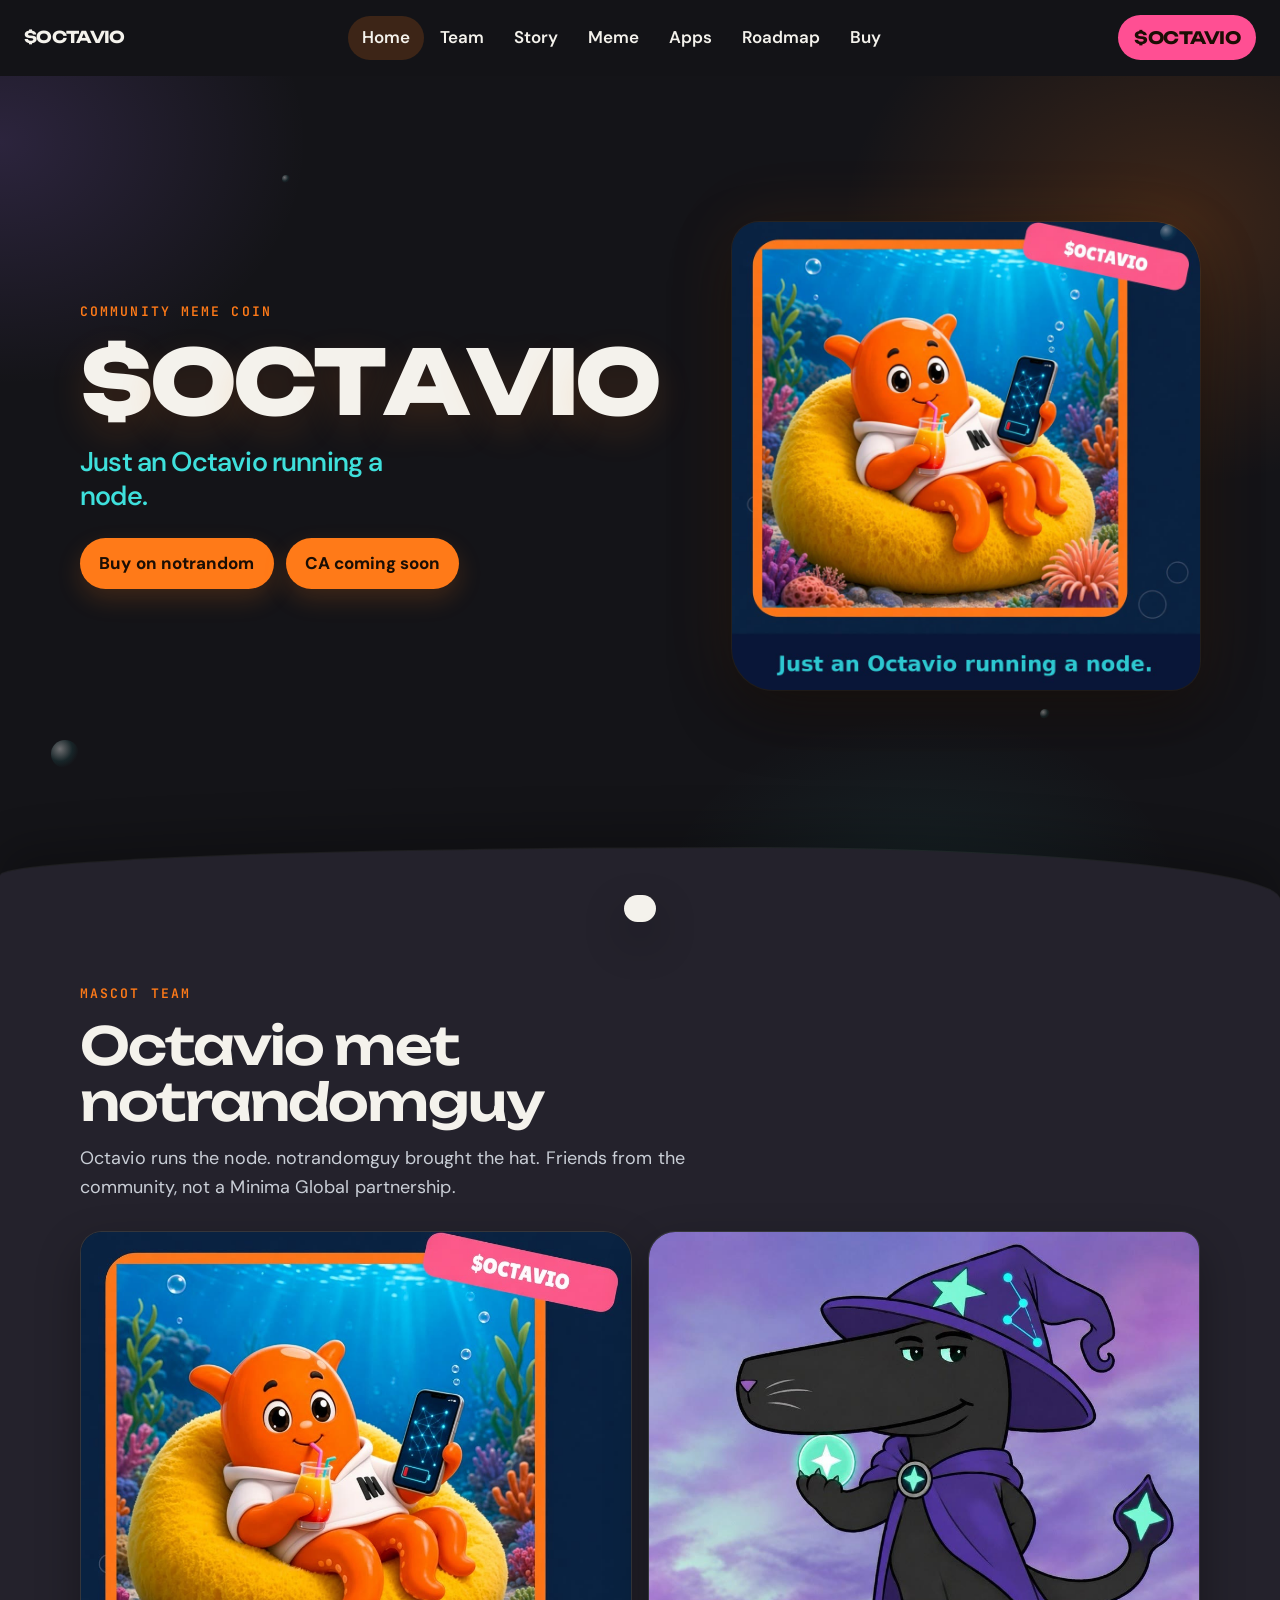
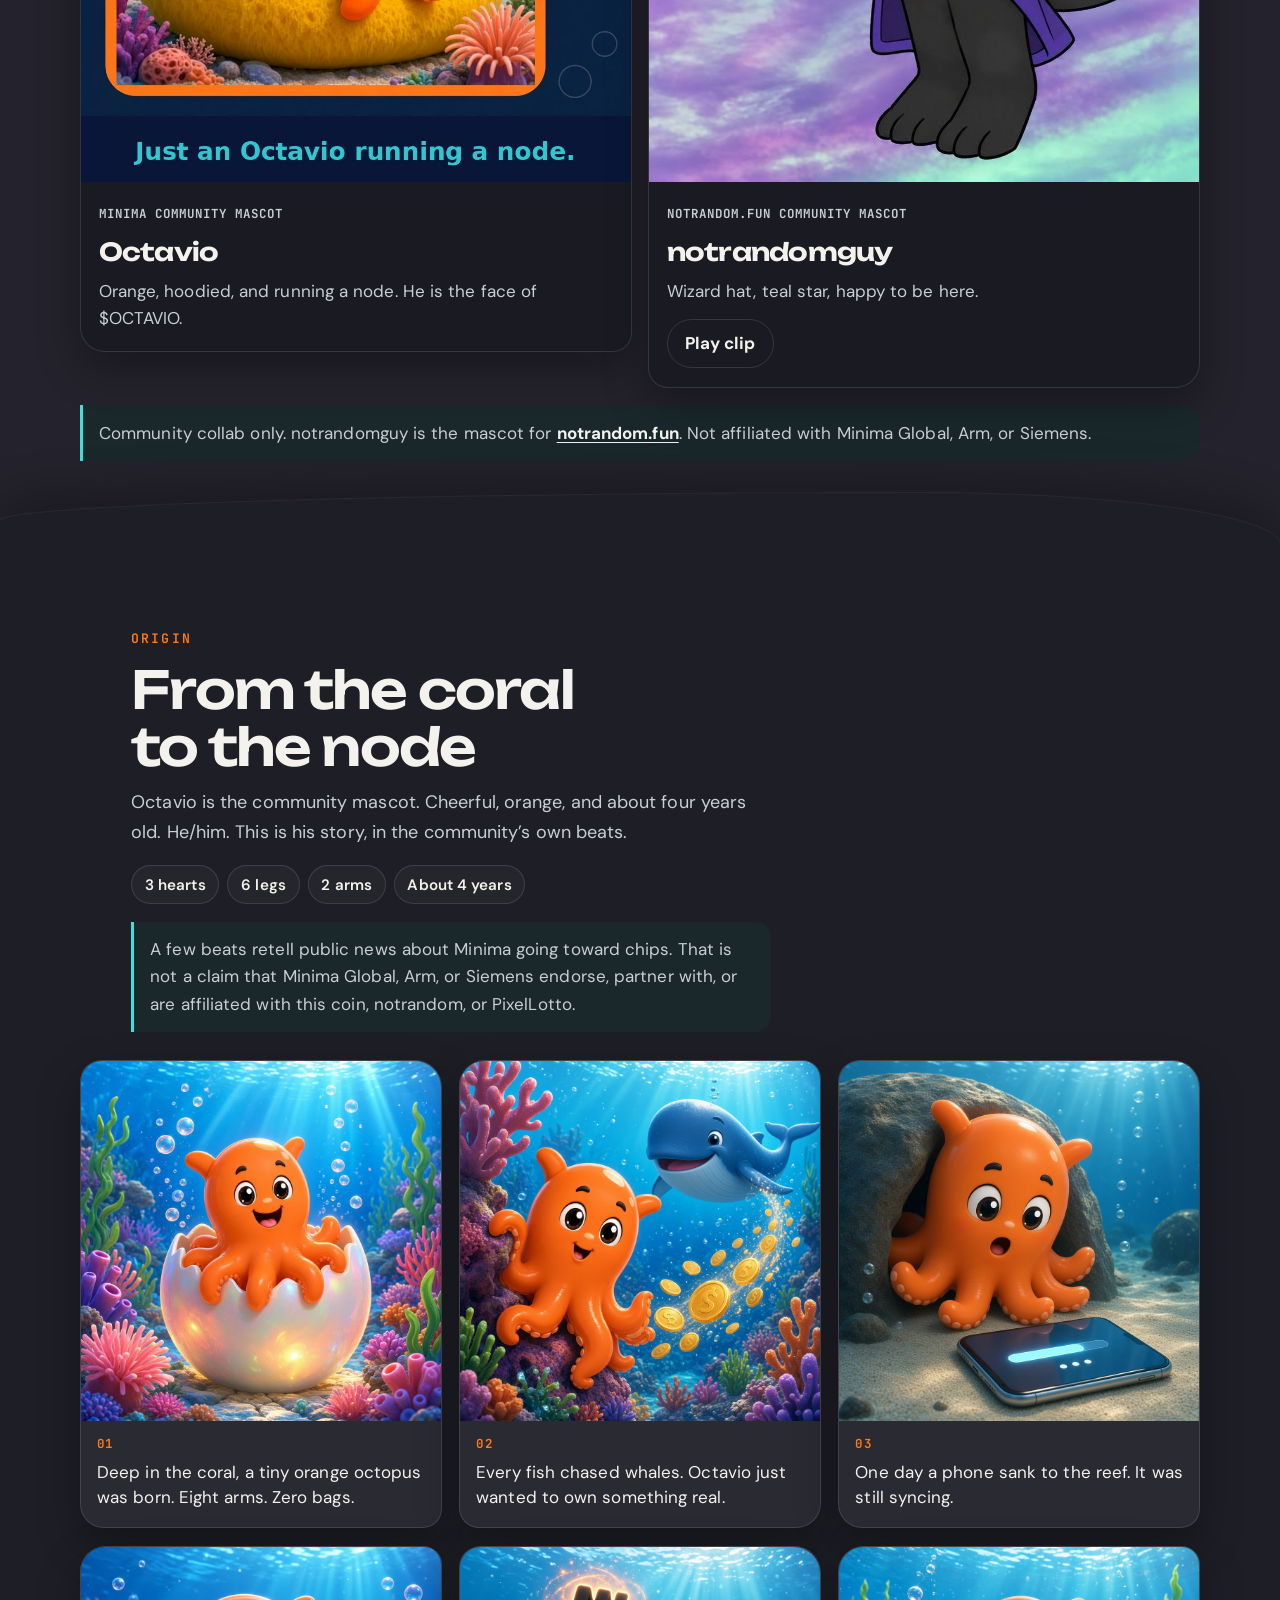
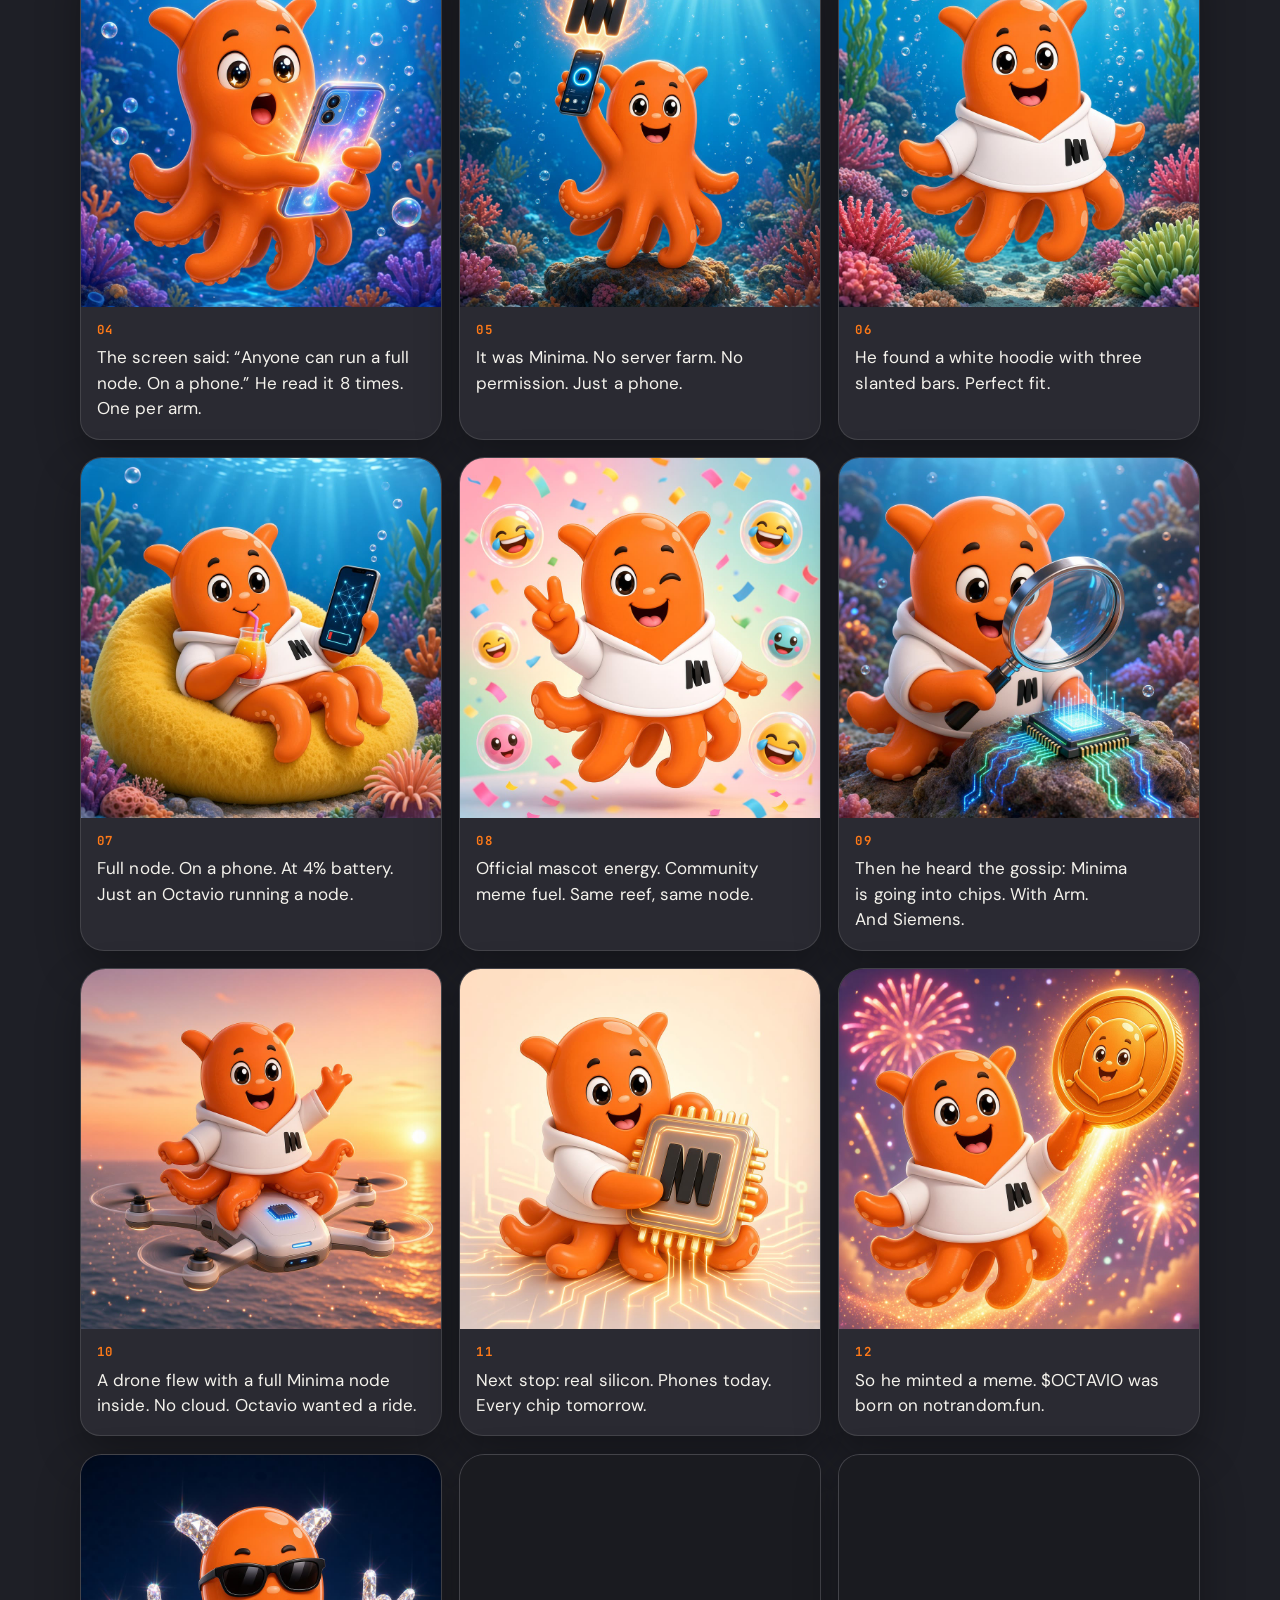
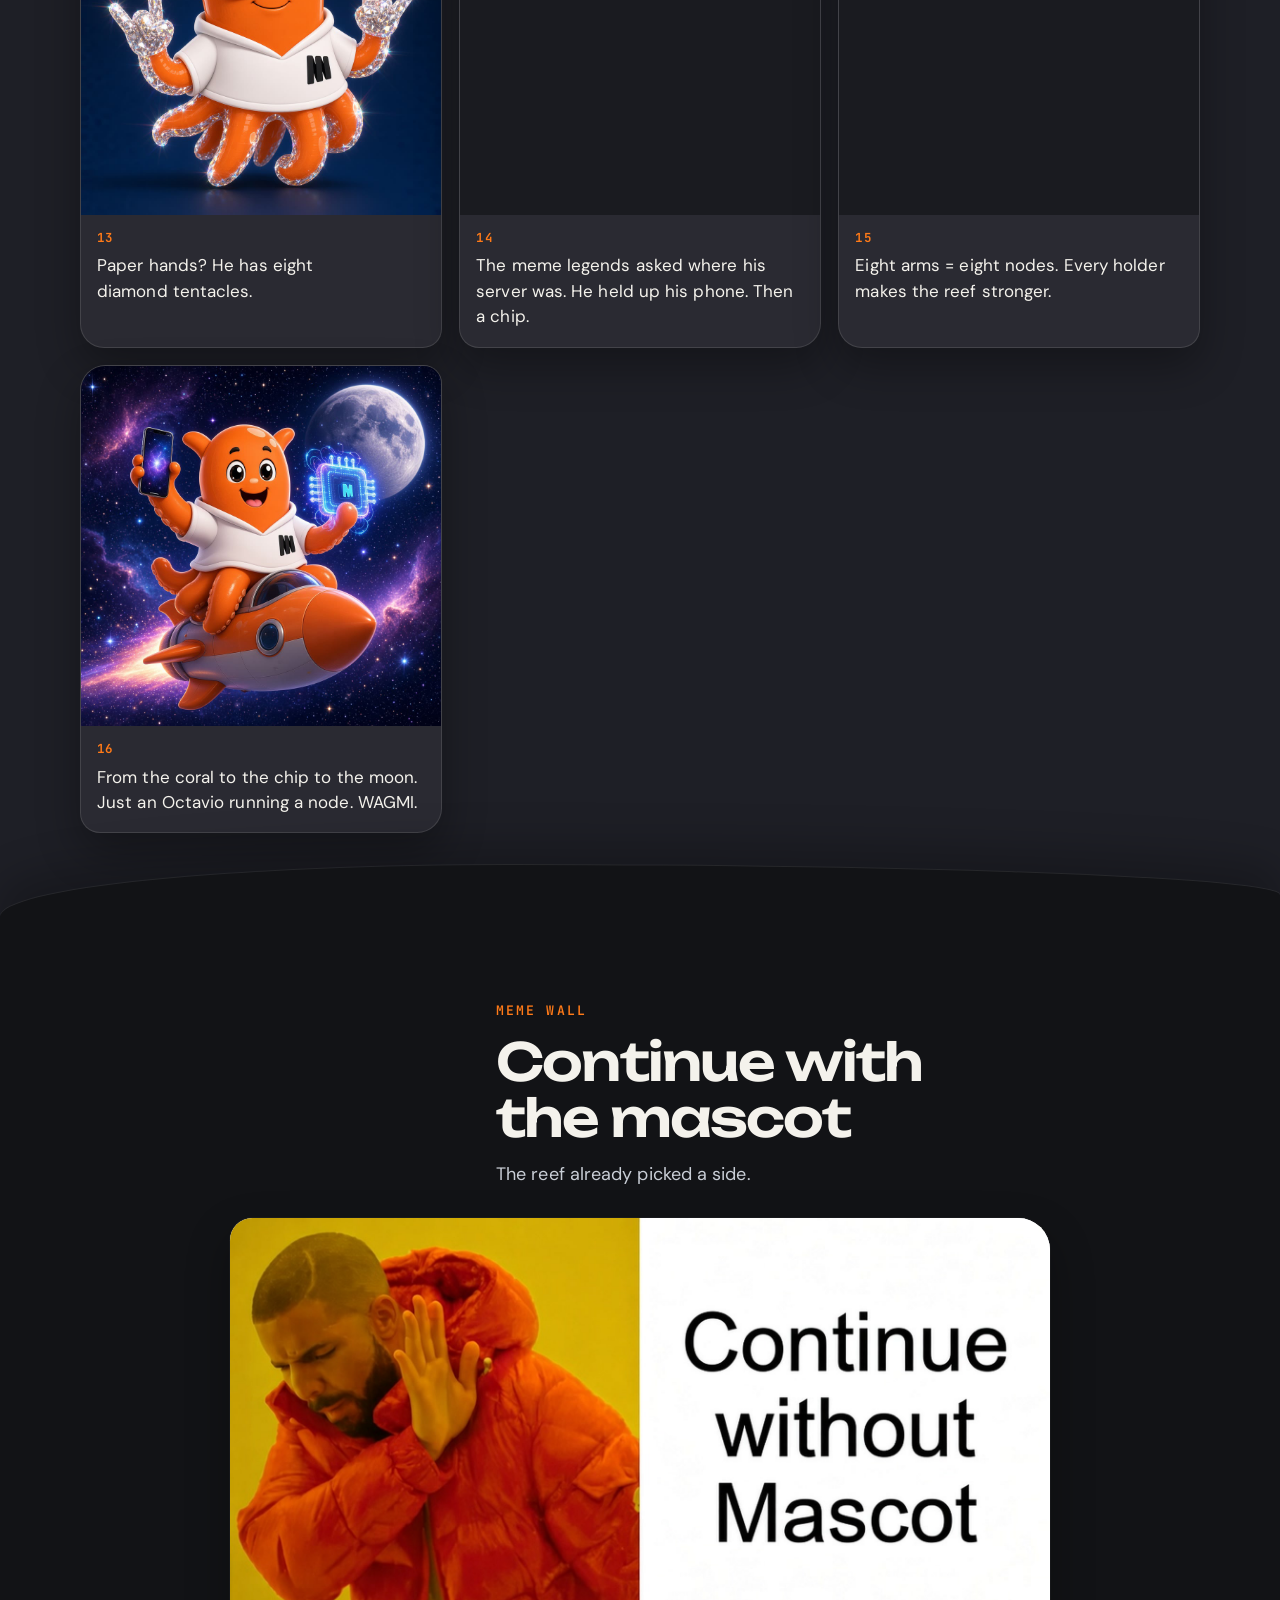
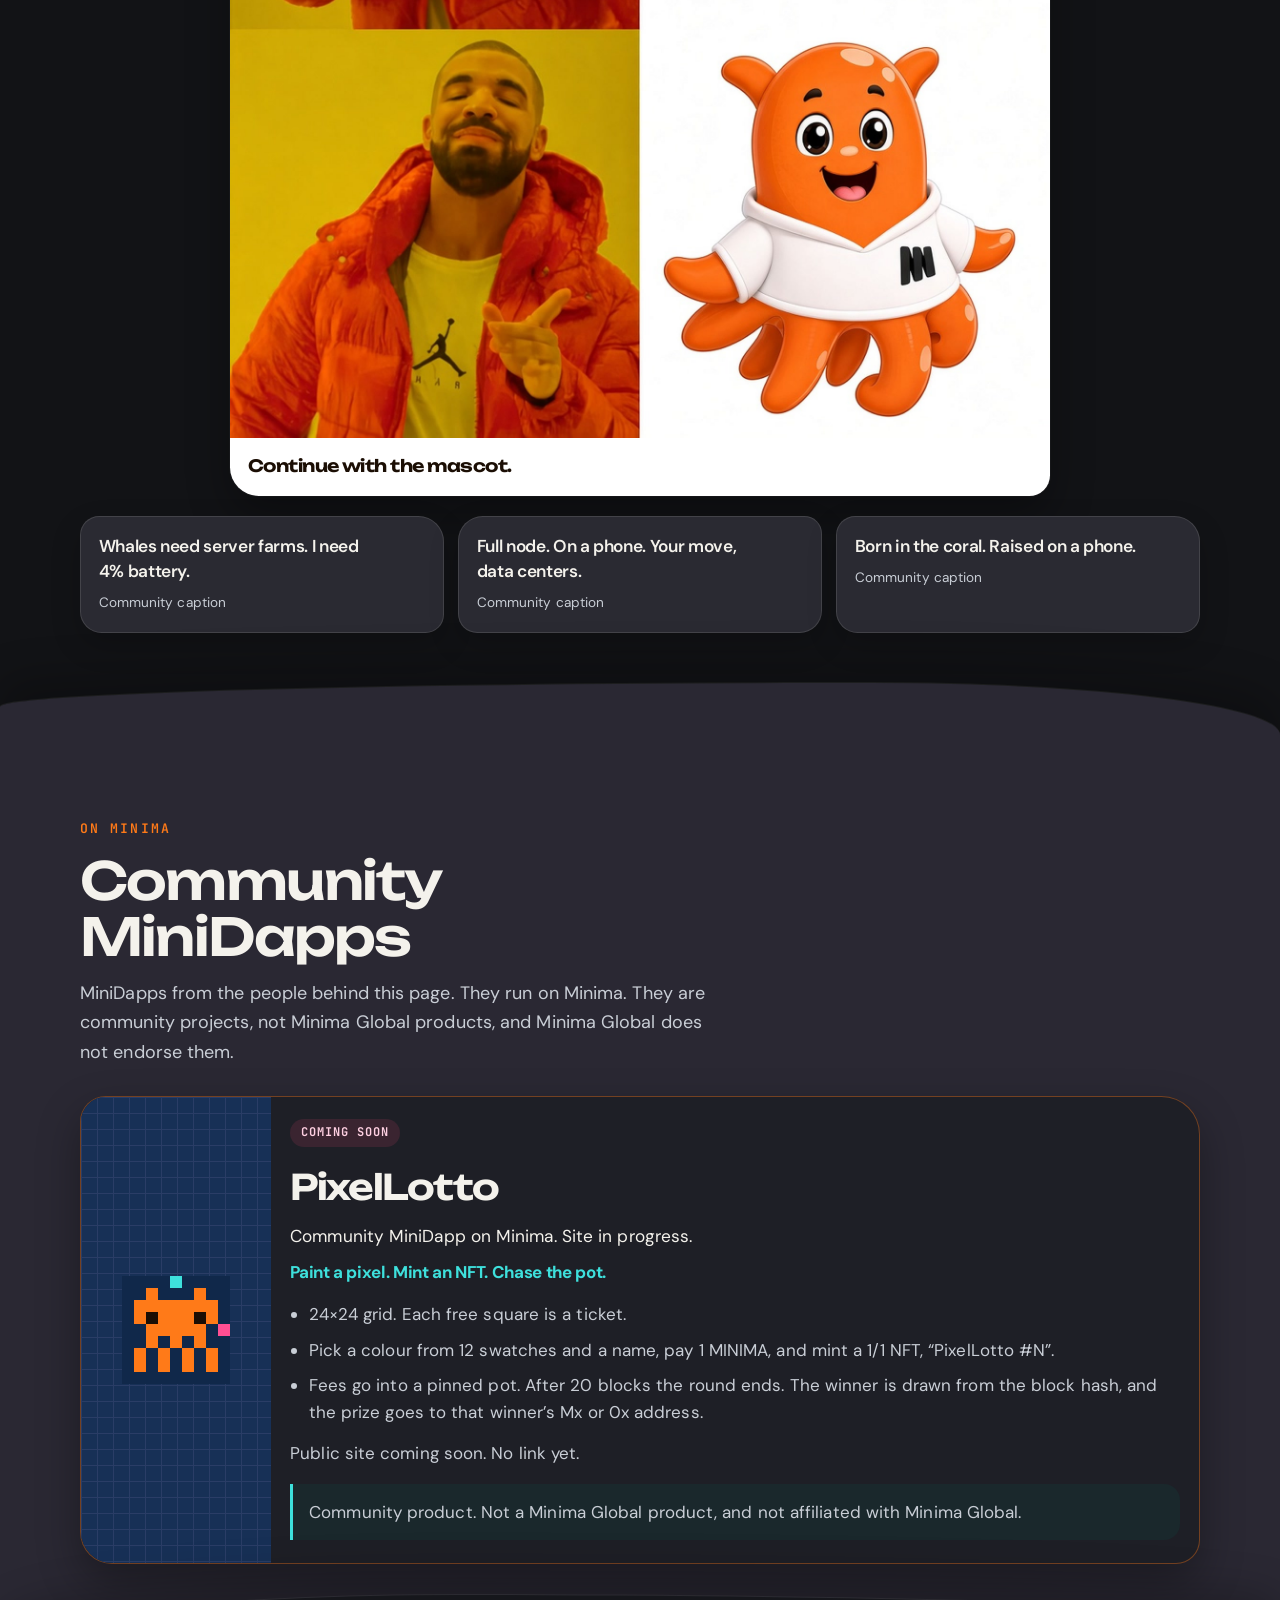
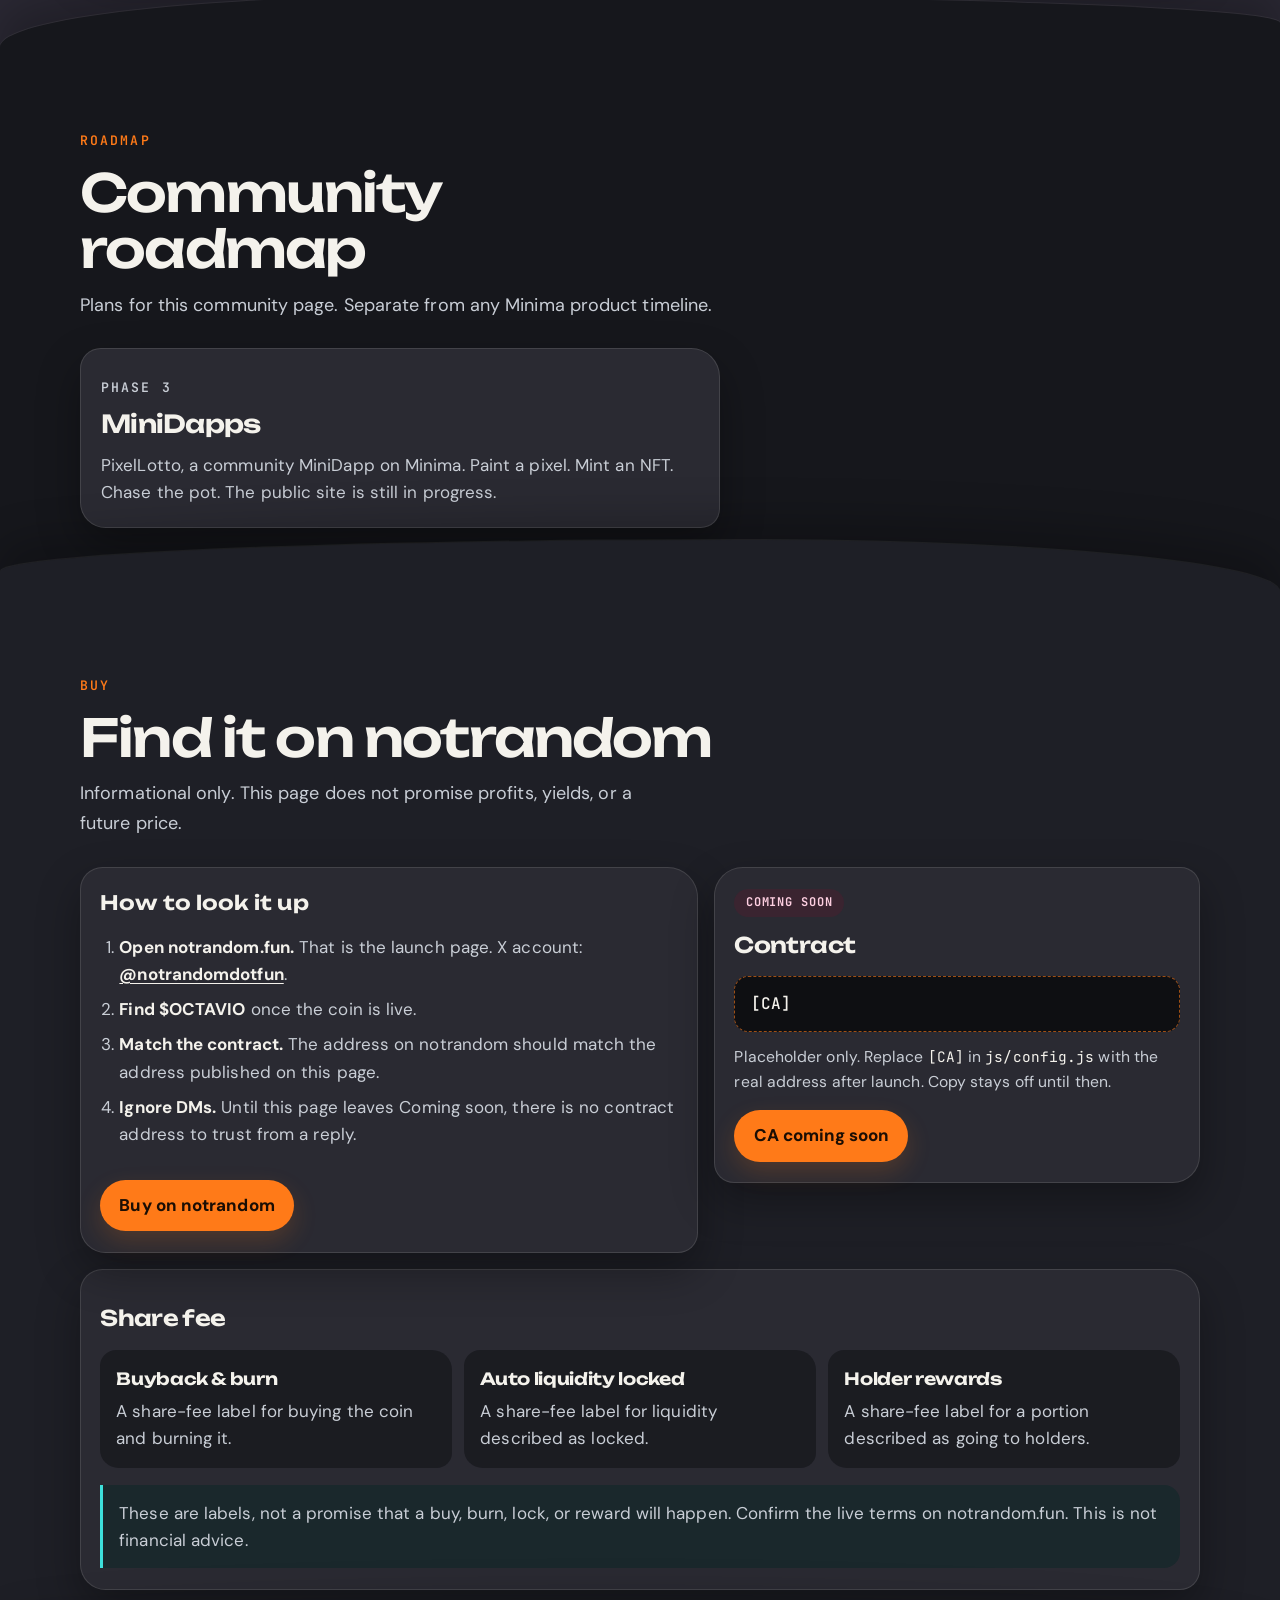
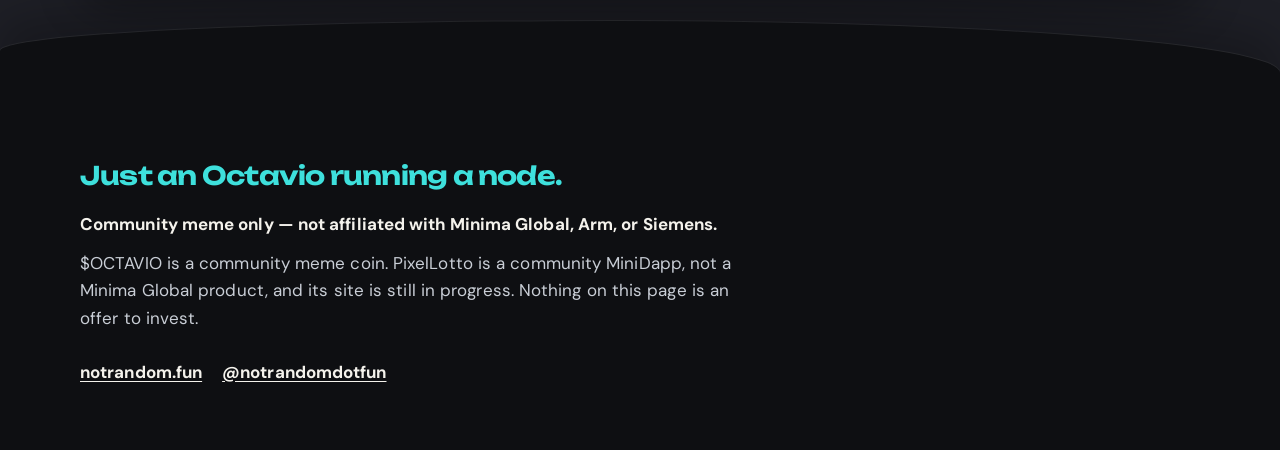
==== commit 858c46c1: "Add notrandomguy to the mascot team Show Octavio and the notrandom.fun mascot together as a communit" ====
--- a/index.html
+++ b/index.html
@@ -44,6 +44,7 @@
     <button class="nav-toggle" type="button" aria-expanded="false" aria-controls="site-nav" data-nav-toggle>Menu</button>
     <nav id="site-nav" class="nav-links" data-nav aria-label="Page">
       <a href="#home">Home</a>
+      <a href="#team">Team</a>
       <a href="#story">Story</a>
       <a href="#meme">Meme</a>
       <a href="#apps">Apps</a>
@@ -77,6 +78,39 @@
         <div class="hero-frame">
           <img src="x/octavio-first-post.jpg" width="1024" height="1024" alt="Octavio, an orange octopus in a white hoodie, lounges on a yellow sponge underwater with a drink and a phone showing a node network. A pink badge reads $OCTAVIO." fetchpriority="high">
         </div>
+      </div>
+    </section>
+
+    <section class="section" id="team" aria-labelledby="team-title">
+      <div class="wrap">
+        <header class="section-head">
+          <p class="kicker">Mascot team</p>
+          <h2 id="team-title">Octavio met notrandomguy</h2>
+          <p class="lede">Octavio runs the node. notrandomguy brought the hat. Friends from the community, not a Minima Global partnership.</p>
+        </header>
+        <div class="team-grid">
+          <article class="team-card">
+            <img src="x/octavio-first-post.jpg" width="1024" height="1024" alt="Octavio, an orange octopus in a white hoodie, lounges on a yellow sponge with a phone. He is the community mascot and the face of $OCTAVIO." loading="lazy" decoding="async">
+            <div class="team-body">
+              <p class="team-role">Minima community mascot</p>
+              <h3>Octavio</h3>
+              <p>Orange, hoodied, and running a node. He is the face of $OCTAVIO.</p>
+            </div>
+          </article>
+          <article class="team-card">
+            <div class="team-visual">
+              <img src="images/notrandomguy.jpg" width="960" height="960" alt="notrandomguy, a small black creature in a purple wizard hat and cloak, smiles while holding a glowing teal star." loading="lazy" decoding="async" data-clip-still>
+              <video id="nrg-clip" class="team-clip" data-clip data-src="images/notrandomguy.mp4" width="720" height="720" muted playsinline loop preload="none" hidden aria-label="Silent clip of notrandomguy, a black creature in a purple wizard hat, holding a teal star."></video>
+            </div>
+            <div class="team-body">
+              <p class="team-role">notrandom.fun community mascot</p>
+              <h3>notrandomguy</h3>
+              <p>Wizard hat, teal star, happy to be here.</p>
+              <button class="clip-toggle" type="button" data-clip-toggle aria-controls="nrg-clip" aria-pressed="false">Play clip</button>
+            </div>
+          </article>
+        </div>
+        <p class="note">Community collab only. notrandomguy is the mascot for <a class="plain-link" href="https://notrandom.fun" target="_blank" rel="noopener noreferrer">notrandom.fun<span class="sr-only"> (opens in a new tab)</span></a>. Not affiliated with Minima Global, Arm, or Siemens.</p>
       </div>
     </section>
 
--- a/css/styles.css
+++ b/css/styles.css
@@ -427,6 +427,12 @@
     0 -22px 40px rgba(0, 0, 0, 0.22);
 }
 
+#team {
+  background: #24222c;
+  border-top-left-radius: 58% 28px;
+  border-top-right-radius: 42% var(--lip);
+}
+
 #story {
   background: var(--bg-raise);
   border-top-left-radius: 72% 28px;
@@ -510,6 +516,96 @@
   color: var(--muted);
   background: #1a282c;
   border-radius: 0 1rem 1rem 0;
+}
+
+.team-grid {
+  display: grid;
+  gap: 1rem;
+}
+
+.team-card {
+  margin: 0;
+  background: #1a1b22;
+  border: 1px solid var(--line);
+  border-radius: 1.35rem 1.8rem 1.2rem 1.55rem;
+  overflow: hidden;
+  box-shadow: var(--shadow);
+}
+
+.team-card:nth-child(2) {
+  border-radius: 1.7rem 1.15rem 1.55rem 1.25rem;
+}
+
+.team-card > img,
+.team-visual img,
+.team-visual video {
+  width: 100%;
+  aspect-ratio: 1;
+  object-fit: cover;
+  background: #121316;
+}
+
+.team-visual {
+  position: relative;
+  aspect-ratio: 1;
+  background: #121316;
+}
+
+.team-visual img,
+.team-visual video {
+  position: absolute;
+  inset: 0;
+  height: 100%;
+}
+
+.team-body {
+  padding: 1rem 1.1rem 1.2rem;
+}
+
+.team-role {
+  color: var(--cyan);
+  font-family: var(--mono);
+  font-weight: 650;
+  font-size: 0.78rem;
+  letter-spacing: 0.08em;
+  text-transform: uppercase;
+}
+
+.team-card h3 {
+  margin-top: 0.45rem;
+  font-size: 1.55rem;
+  font-weight: 640;
+  letter-spacing: -0.03em;
+}
+
+.team-card p {
+  margin-top: 0.4rem;
+  color: var(--muted);
+}
+
+.clip-toggle {
+  display: inline-flex;
+  align-items: center;
+  justify-content: center;
+  min-height: 48px;
+  margin-top: 0.9rem;
+  padding: 0.6rem 1.1rem;
+  border-radius: 999px;
+  border: 1px solid var(--line);
+  background: transparent;
+  color: var(--ink);
+  font-weight: 700;
+  cursor: pointer;
+  transition: background-color 160ms ease, border-color 160ms ease, transform 180ms ease;
+}
+
+.clip-toggle:hover {
+  background: rgba(244, 242, 236, 0.08);
+}
+
+.clip-toggle[aria-pressed="true"] {
+  background: rgba(62, 224, 220, 0.16);
+  border-color: rgba(62, 224, 220, 0.55);
 }
 
 .beat-grid {
@@ -986,12 +1082,14 @@
   }
 
   .btn:hover,
-  .brand-pill:hover {
+  .brand-pill:hover,
+  .clip-toggle:hover {
     transform: translateY(-2px);
   }
 
   .btn:active,
-  .brand-pill:active {
+  .brand-pill:active,
+  .clip-toggle:active {
     transform: translateY(0);
   }
 
@@ -1011,6 +1109,11 @@
 
   .dapp-card {
     grid-template-columns: 190px 1fr;
+  }
+
+  .team-grid {
+    grid-template-columns: 1fr 1fr;
+    align-items: start;
   }
 
   .buy-grid {
@@ -1113,6 +1216,7 @@
 
   .btn:hover,
   .brand-pill:hover,
+  .clip-toggle:hover,
   .beat:hover,
   .k-letter {
     transform: none;
@@ -1129,6 +1233,7 @@
 @media (forced-colors: active) {
   .btn,
   .brand-pill,
+  .clip-toggle,
   .nav-toggle,
   .lightbox-close {
     border: 1px solid ButtonText;
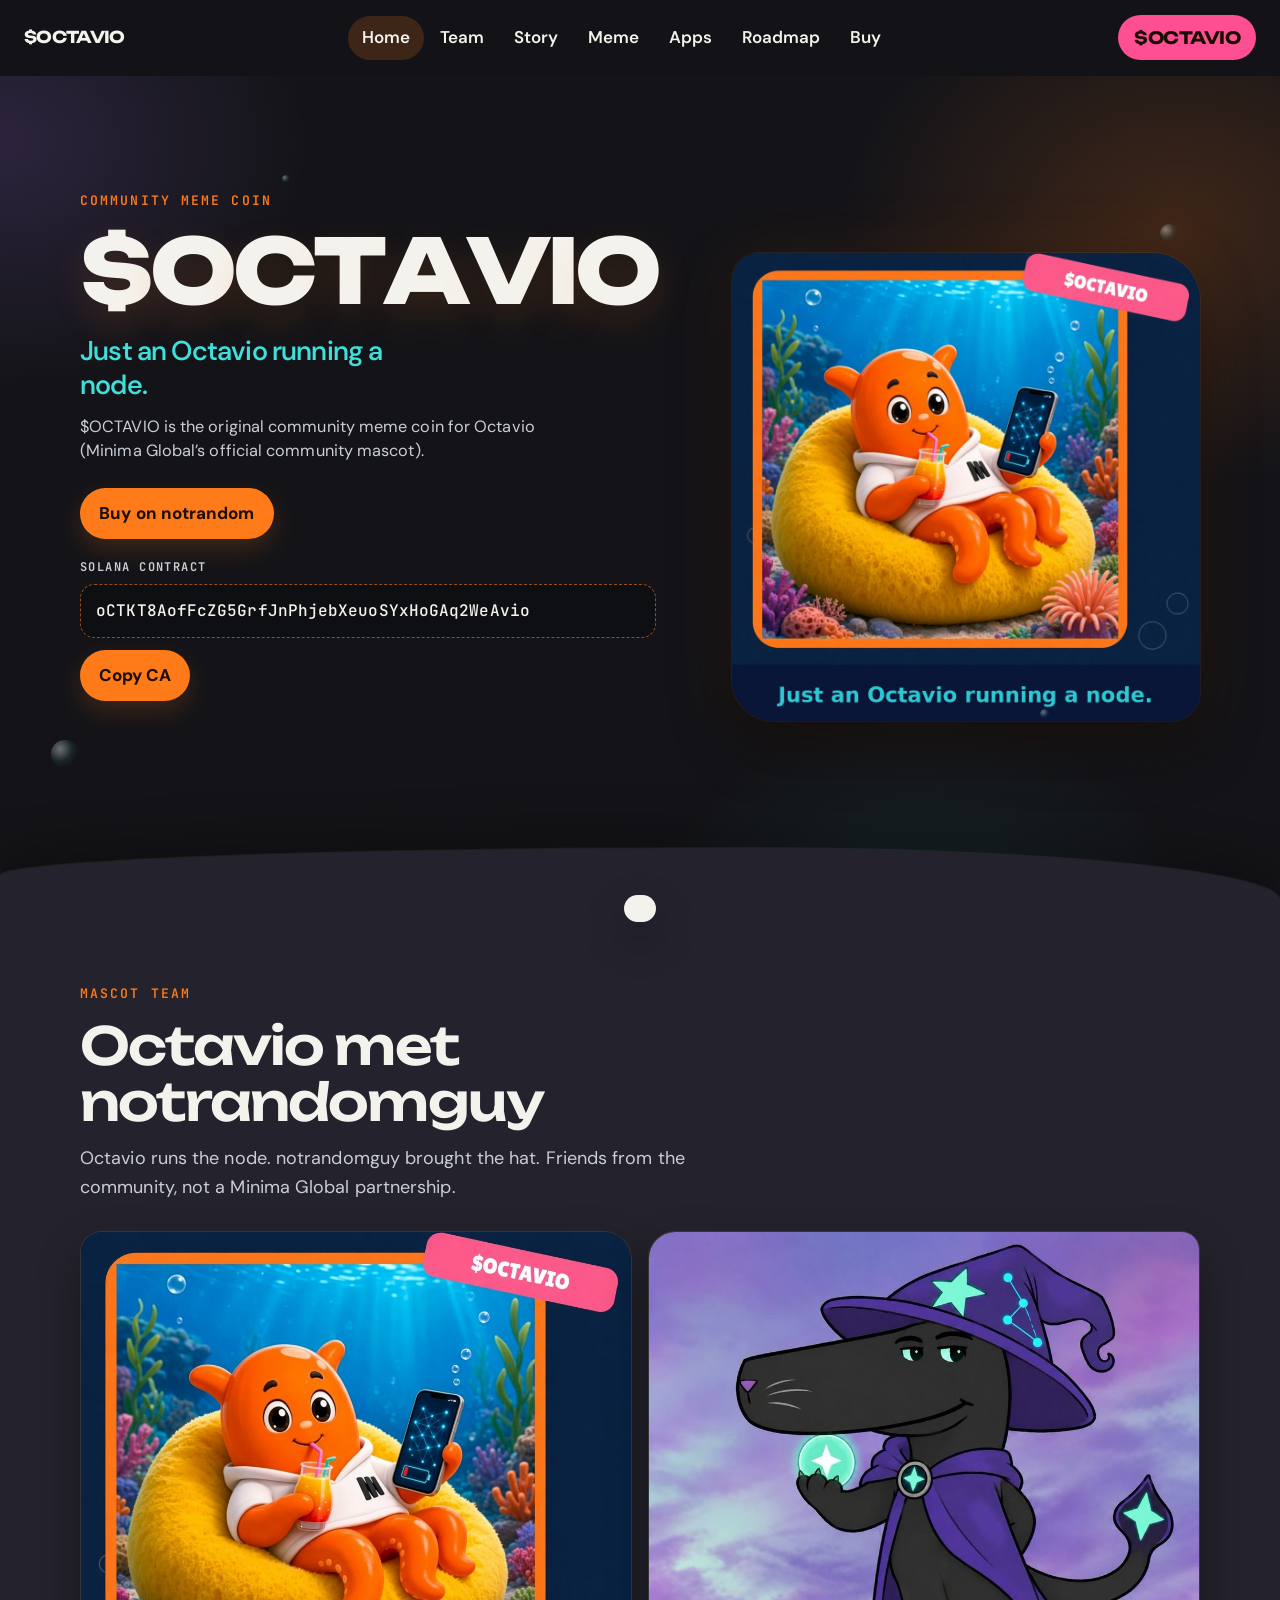
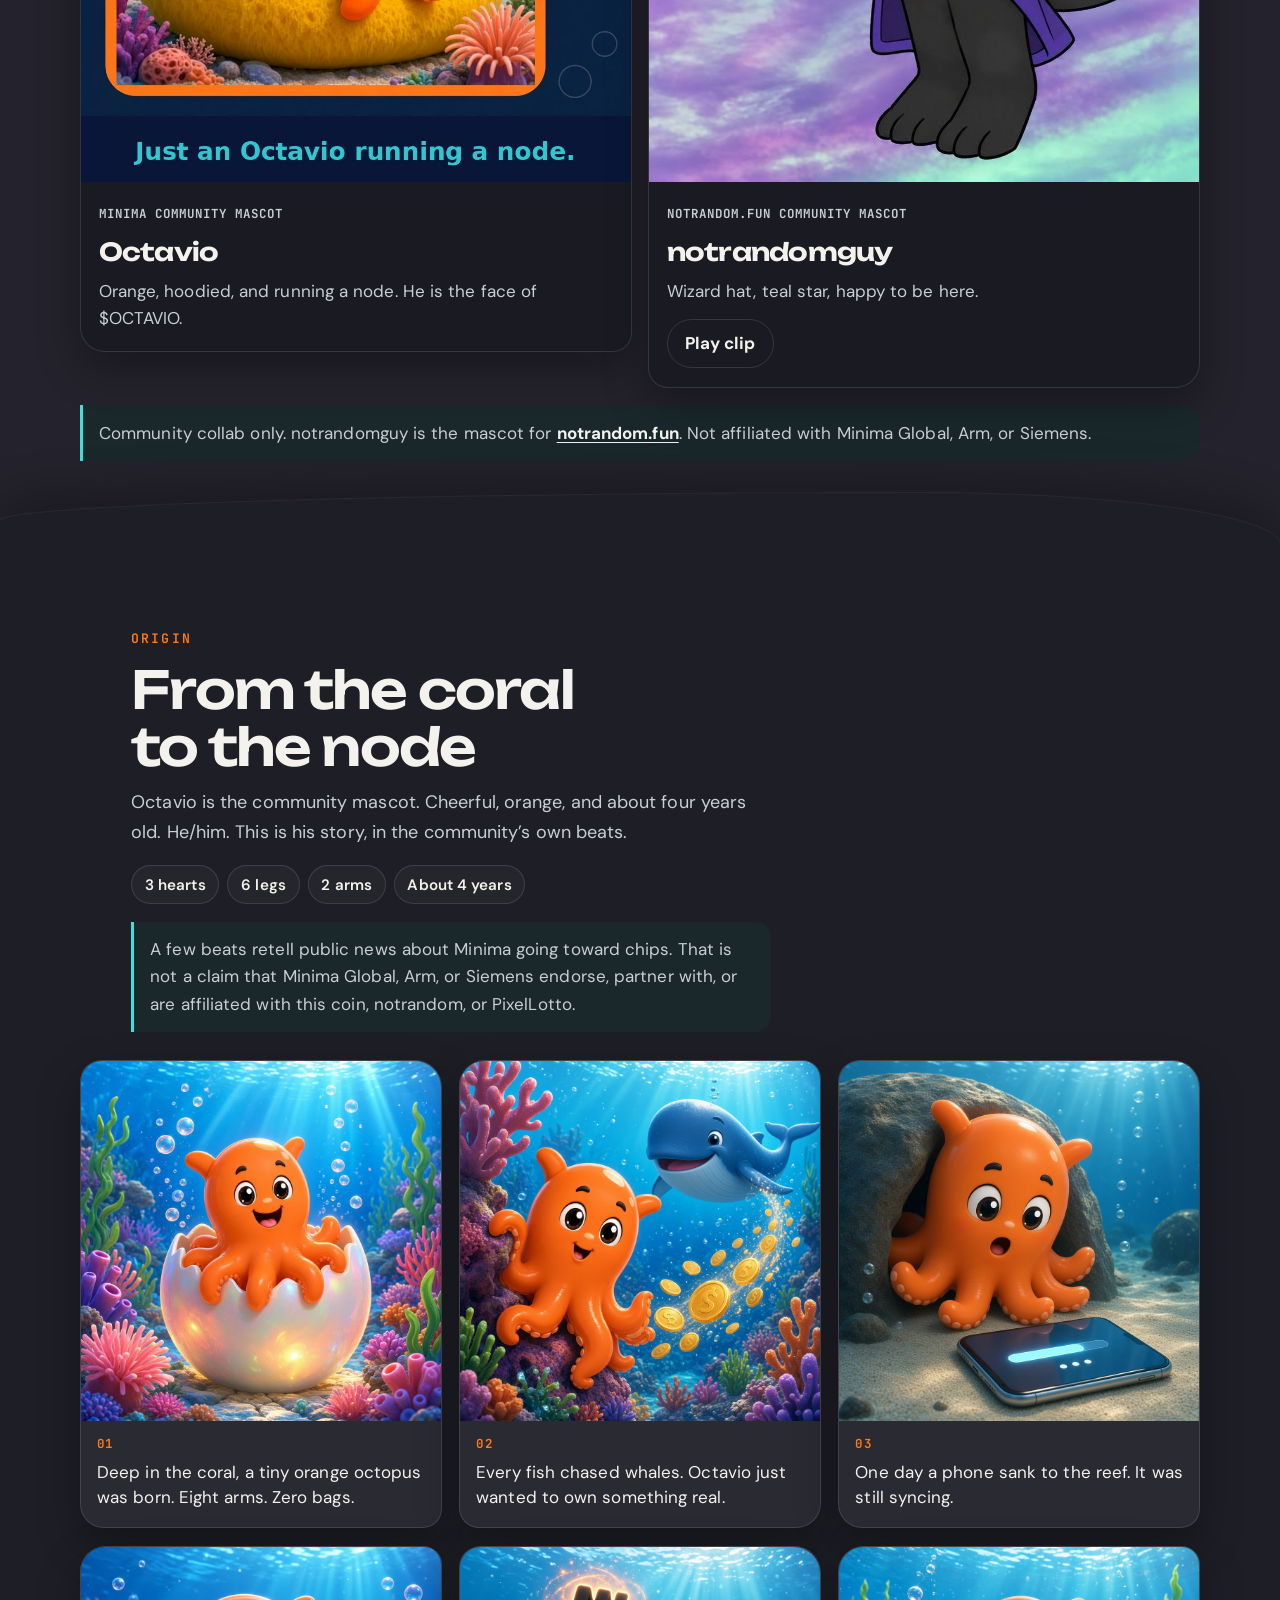
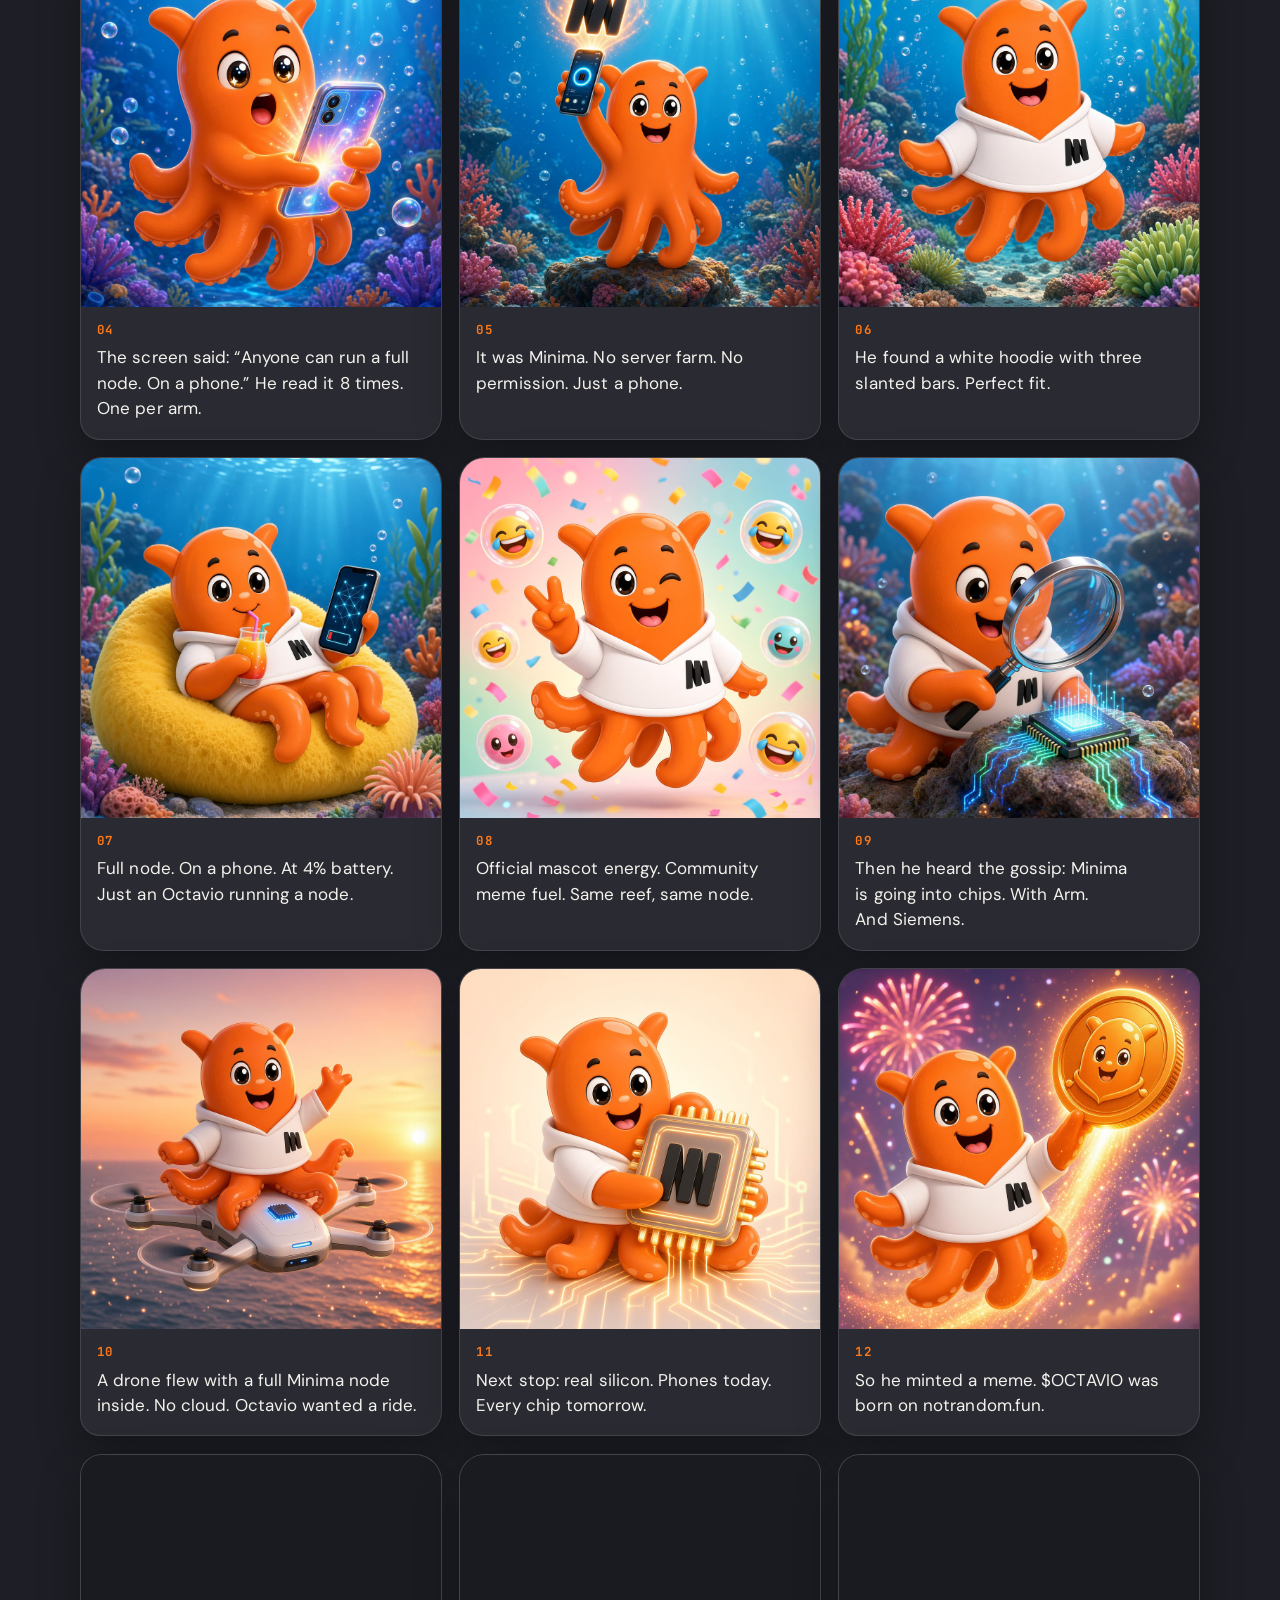
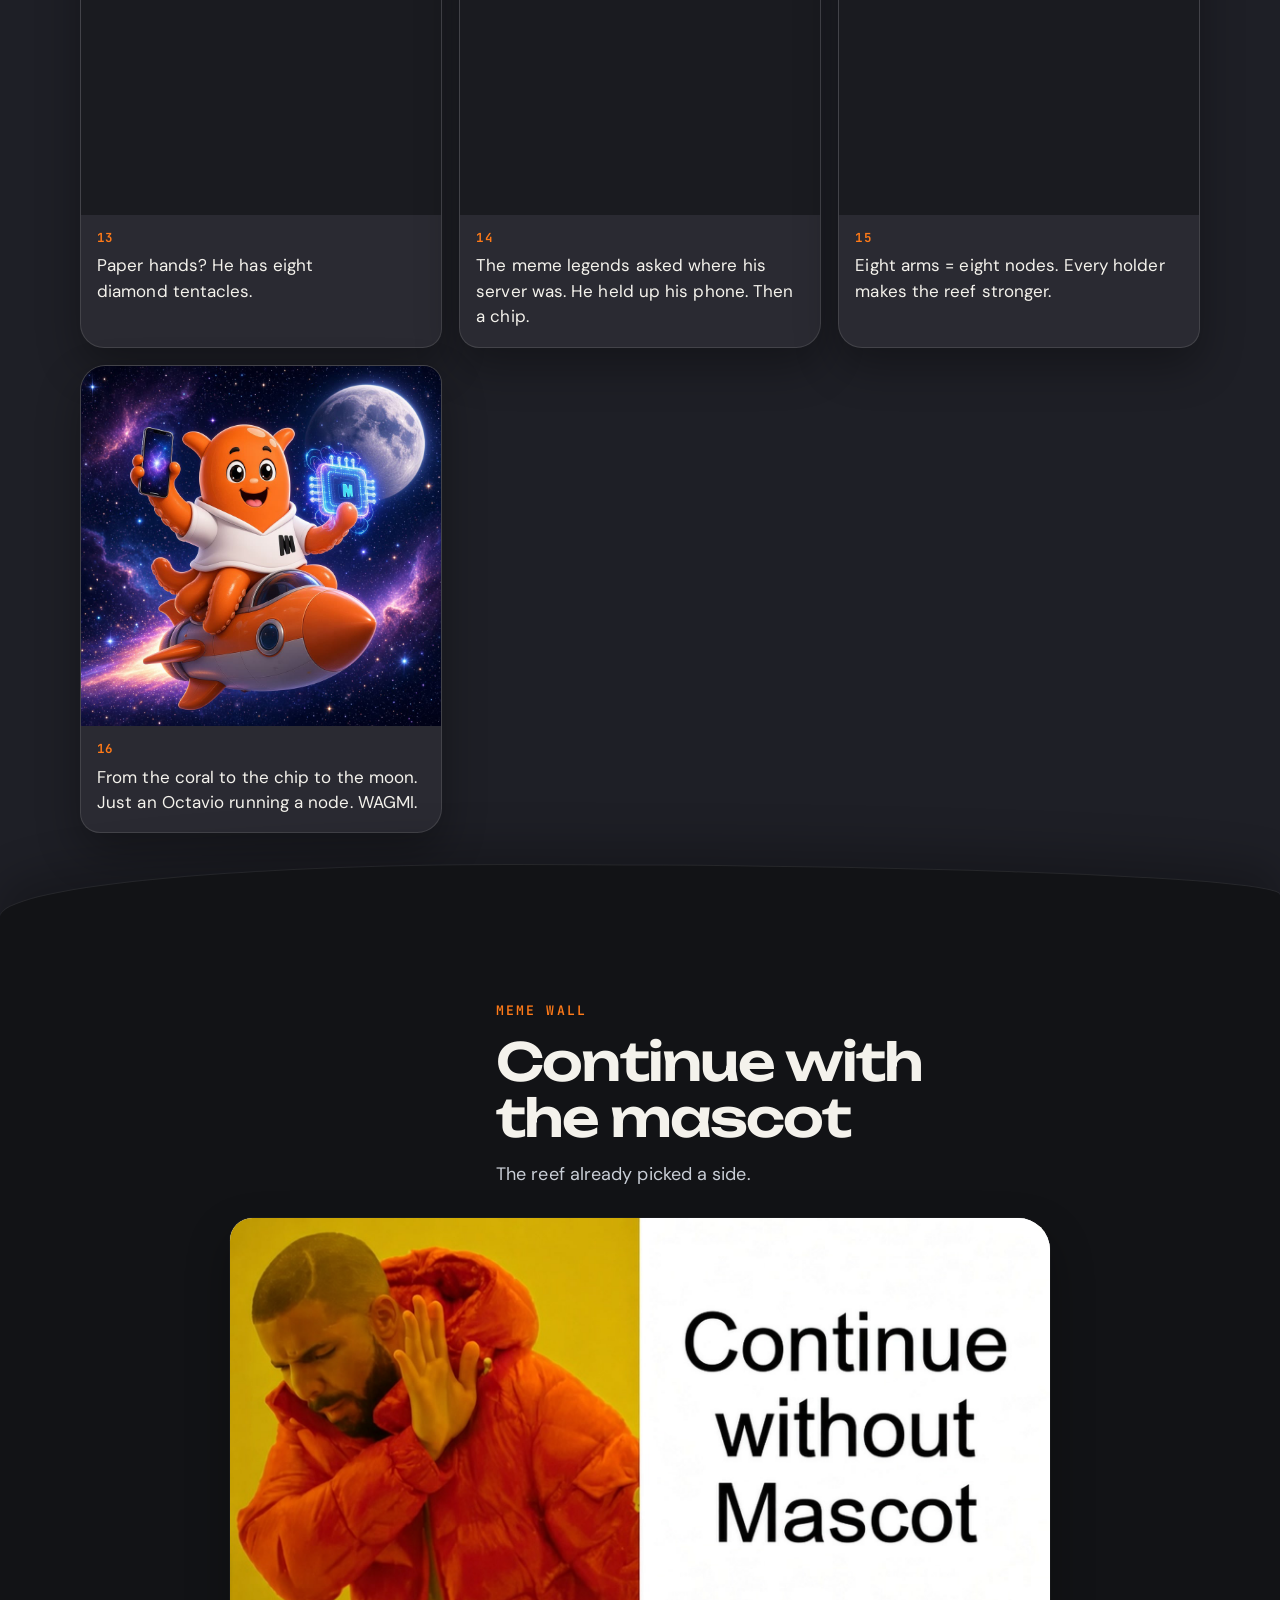
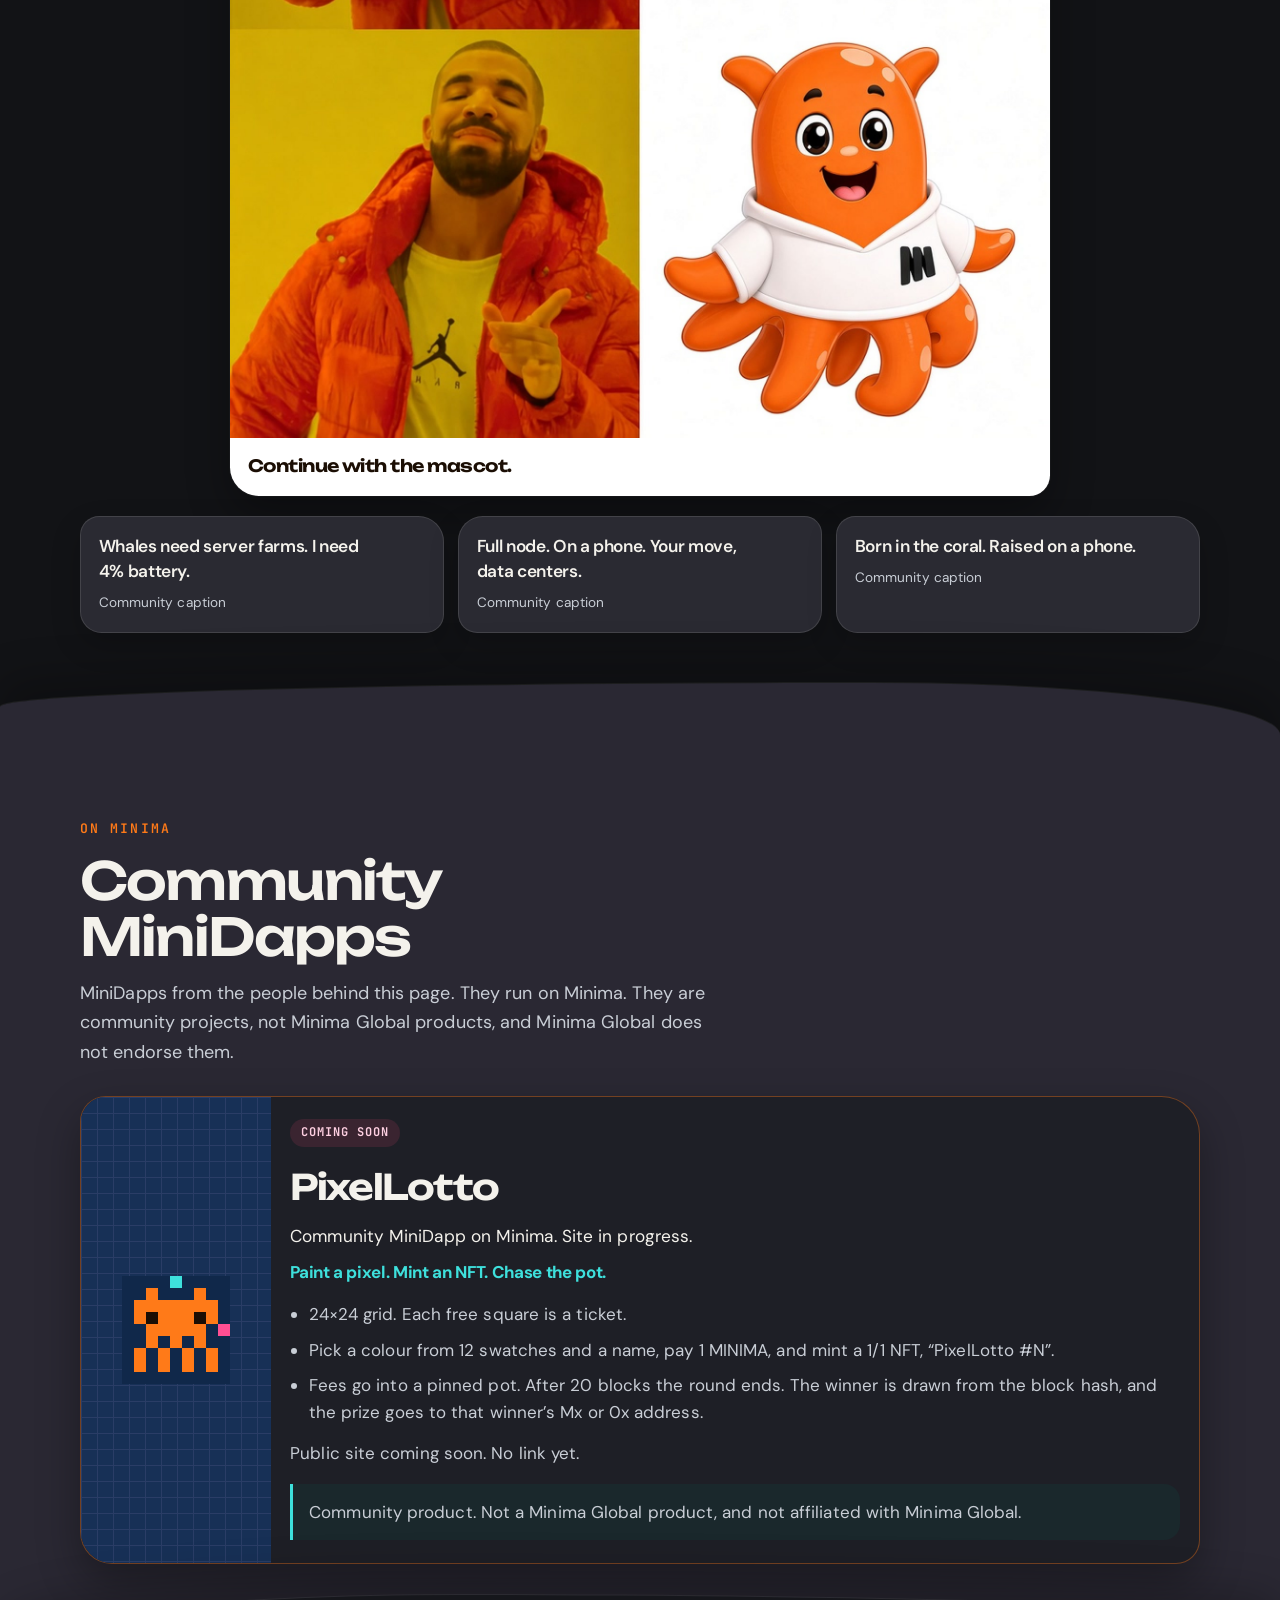
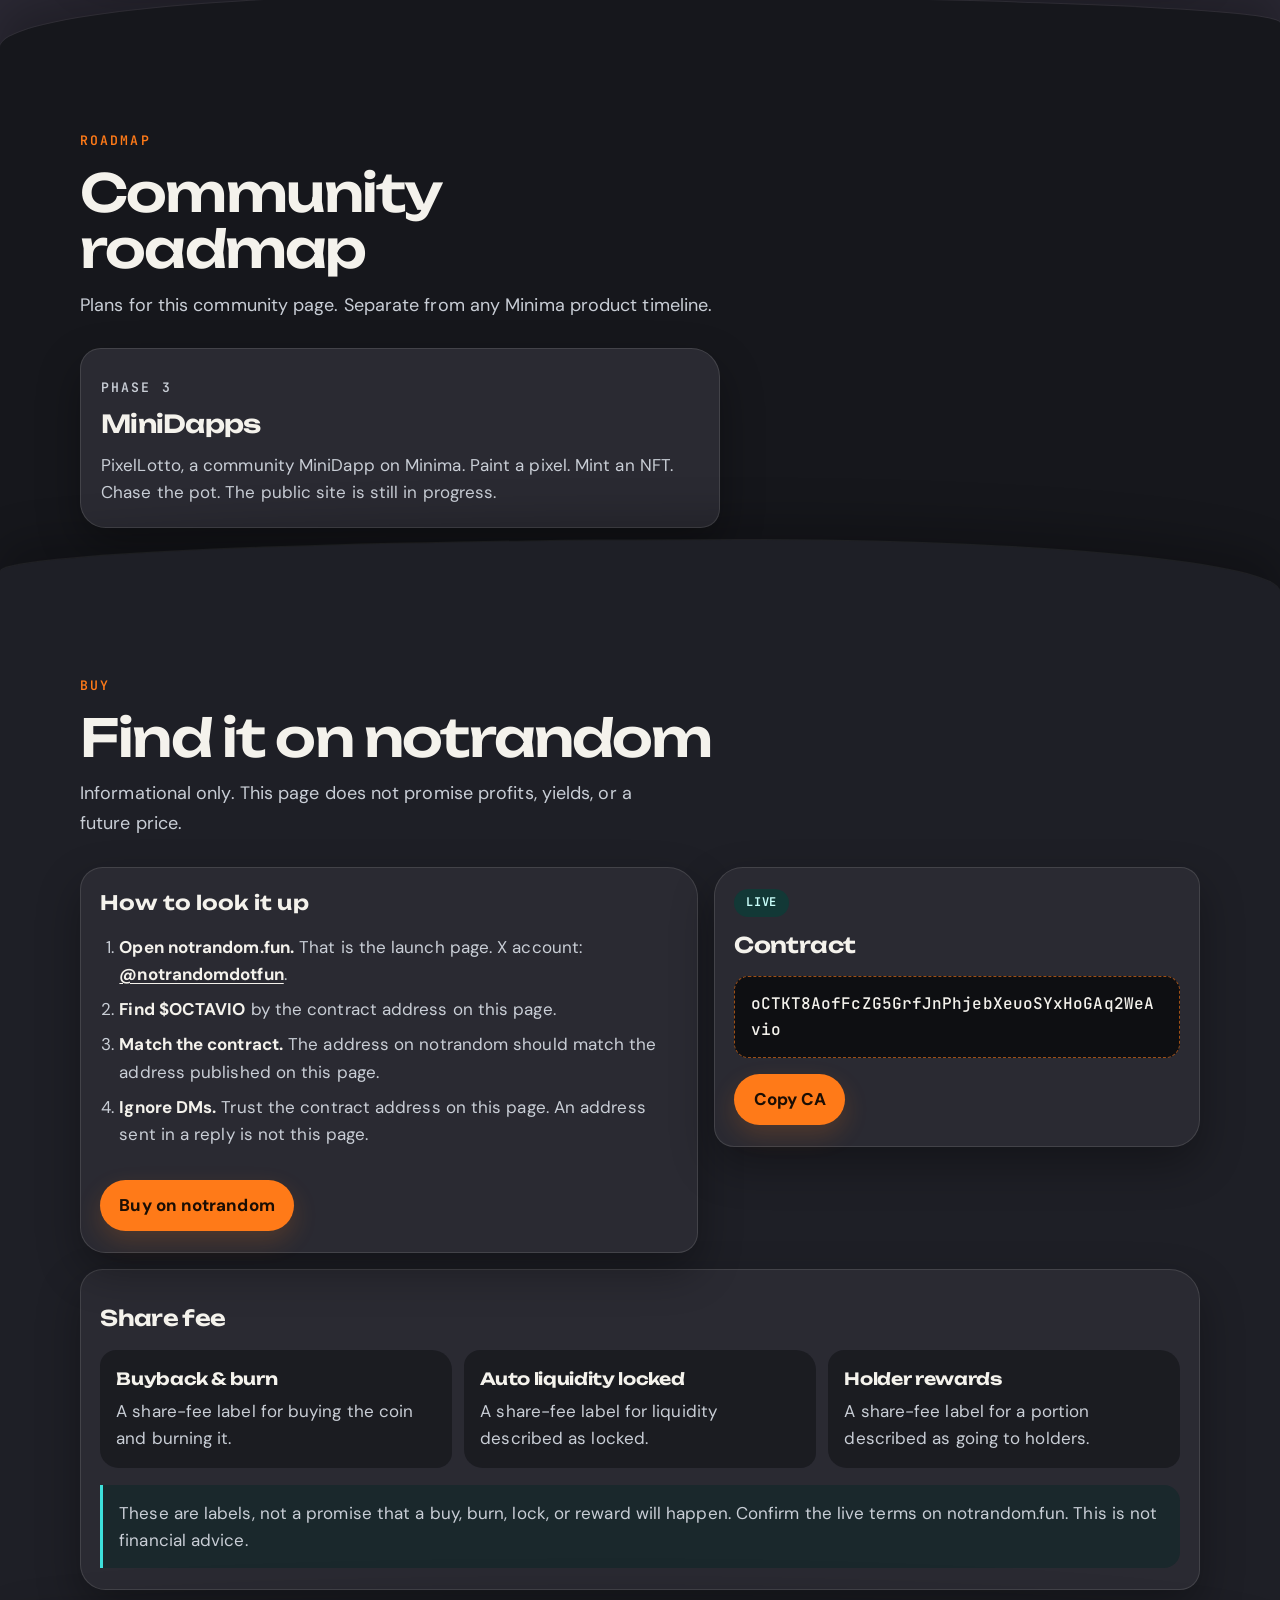
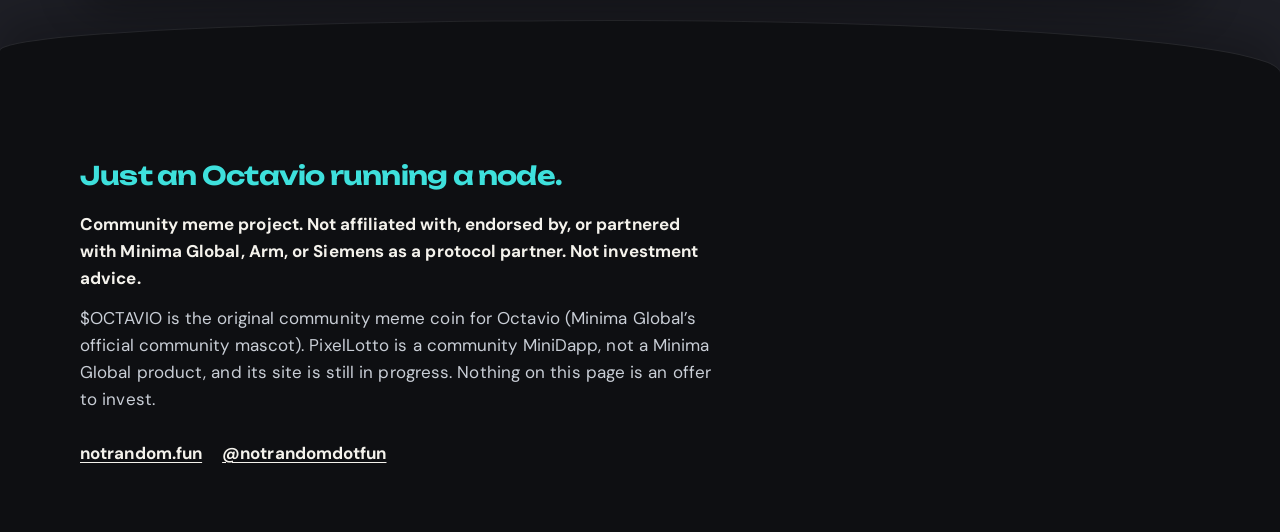
==== commit ac1c10f9: "Publish the live $OCTAVIO Solana contract address The mint lives in js/config.js. The hero and buy s" ====
--- a/index.html
+++ b/index.html
@@ -4,12 +4,12 @@
   <meta charset="utf-8">
   <meta name="viewport" content="width=device-width, initial-scale=1">
   <title>$OCTAVIO — Just an Octavio running a node.</title>
-  <meta name="description" content="Community meme coin. Just an Octavio running a node. Launch on notrandom.fun. Not affiliated with Minima Global, Arm, or Siemens.">
+  <meta name="description" content="$OCTAVIO is the original community meme coin for Octavio (Minima Global’s official community mascot). Community meme project; not affiliated with, endorsed by, or partnered with Minima Global, Arm, or Siemens as a protocol partner. Not investment advice.">
   <meta name="theme-color" content="#141418">
   <meta name="color-scheme" content="dark">
   <link rel="icon" href="favicon.svg" type="image/svg+xml">
   <meta property="og:title" content="$OCTAVIO — Just an Octavio running a node.">
-  <meta property="og:description" content="Community meme only. Not affiliated with Minima Global, Arm, or Siemens.">
+  <meta property="og:description" content="$OCTAVIO is the original community meme coin for Octavio (Minima Global’s official community mascot). Community meme project; not affiliated with, endorsed by, or partnered with Minima Global, Arm, or Siemens as a protocol partner. Not investment advice.">
   <meta property="og:type" content="website">
   <meta property="og:image" content="https://dzonisdmt.github.io/octavio-meme/x/octavio-x-banner-1500x500.jpg">
   <meta name="twitter:card" content="summary_large_image">
@@ -65,9 +65,14 @@
           <p class="kicker">Community meme coin</p>
           <h1 id="home-title" class="hero-title">$OCTAVIO</h1>
           <p class="tagline">Just an Octavio running a node.</p>
+          <p class="about">$OCTAVIO is the original community meme coin for Octavio (Minima Global’s official community mascot).</p>
           <div class="hero-actions">
             <a class="btn" href="https://notrandom.fun" target="_blank" rel="noopener noreferrer">Buy on notrandom<span class="sr-only"> (opens in a new tab)</span></a>
-            <button class="btn" type="button" data-copy-ca>CA coming soon</button>
+          </div>
+          <div class="ca-row">
+            <p class="ca-row-label">Solana contract</p>
+            <p class="ca-value" data-ca-value>[CA]</p>
+            <button class="btn ca-copy" type="button" data-copy-ca>CA coming soon</button>
           </div>
         </div>
         <!--
@@ -341,9 +346,9 @@
             <h3>How to look it up</h3>
             <ol class="steps">
               <li><strong>Open notrandom.fun.</strong> That is the launch page. X account: <a class="plain-link" href="https://x.com/notrandomdotfun" target="_blank" rel="noopener noreferrer">@notrandomdotfun<span class="sr-only"> (opens in a new tab)</span></a>.</li>
-              <li><strong>Find $OCTAVIO</strong> once the coin is live.</li>
+              <li><strong>Find $OCTAVIO</strong> by the contract address on this page.</li>
               <li><strong>Match the contract.</strong> The address on notrandom should match the address published on this page.</li>
-              <li><strong>Ignore DMs.</strong> Until this page leaves Coming soon, there is no contract address to trust from a reply.</li>
+              <li><strong>Ignore DMs.</strong> Trust the contract address on this page. An address sent in a reply is not this page.</li>
             </ol>
             <p class="panel-cta"><a class="btn" href="https://notrandom.fun" target="_blank" rel="noopener noreferrer">Buy on notrandom<span class="sr-only"> (opens in a new tab)</span></a></p>
           </article>
@@ -380,8 +385,8 @@
   <footer class="site-footer">
     <div class="wrap">
       <p class="footer-tag">Just an Octavio running a node.</p>
-      <p class="disclaimer">Community meme only — not affiliated with Minima Global, Arm, or Siemens.</p>
-      <p class="fine">$OCTAVIO is a community meme coin. PixelLotto is a community MiniDapp, not a Minima Global product, and its site is still in progress. Nothing on this page is an offer to invest.</p>
+      <p class="disclaimer">Community meme project. Not affiliated with, endorsed by, or partnered with Minima Global, Arm, or Siemens as a protocol partner. Not investment advice.</p>
+      <p class="fine">$OCTAVIO is the original community meme coin for Octavio (Minima Global’s official community mascot). PixelLotto is a community MiniDapp, not a Minima Global product, and its site is still in progress. Nothing on this page is an offer to invest.</p>
       <div class="footer-links">
         <a href="https://notrandom.fun" target="_blank" rel="noopener noreferrer">notrandom.fun<span class="sr-only"> (opens in a new tab)</span></a>
         <a href="https://x.com/notrandomdotfun" target="_blank" rel="noopener noreferrer">@notrandomdotfun<span class="sr-only"> (opens in a new tab)</span></a>
--- a/css/styles.css
+++ b/css/styles.css
@@ -341,11 +341,47 @@
   line-height: 1.25;
 }
 
+.about {
+  margin-top: 0.85rem;
+  max-width: 42ch;
+  color: var(--muted);
+  font-size: 1.02rem;
+  line-height: 1.45;
+}
+
 .hero-actions {
   display: flex;
   flex-wrap: wrap;
   gap: 0.75rem;
   margin-top: 1.6rem;
+}
+
+.ca-row {
+  margin-top: 1.15rem;
+  max-width: 36rem;
+}
+
+.ca-row-label {
+  margin: 0 0 0.45rem;
+  color: var(--muted);
+  font-family: var(--mono);
+  font-size: 0.75rem;
+  font-weight: 650;
+  letter-spacing: 0.12em;
+  text-transform: uppercase;
+}
+
+.ca-row .ca-value {
+  margin-top: 0;
+  font-size: clamp(0.92rem, 2.8vw, 1rem);
+  line-height: 1.45;
+  -webkit-user-select: text;
+  user-select: text;
+}
+
+.ca-row .ca-copy {
+  margin-top: 0.75rem;
+  width: 100%;
 }
 
 .btn {
@@ -1099,6 +1135,10 @@
 }
 
 @media (min-width: 720px) {
+  .ca-row .ca-copy {
+    width: auto;
+  }
+
   .beat-grid {
     grid-template-columns: 1fr 1fr;
   }
